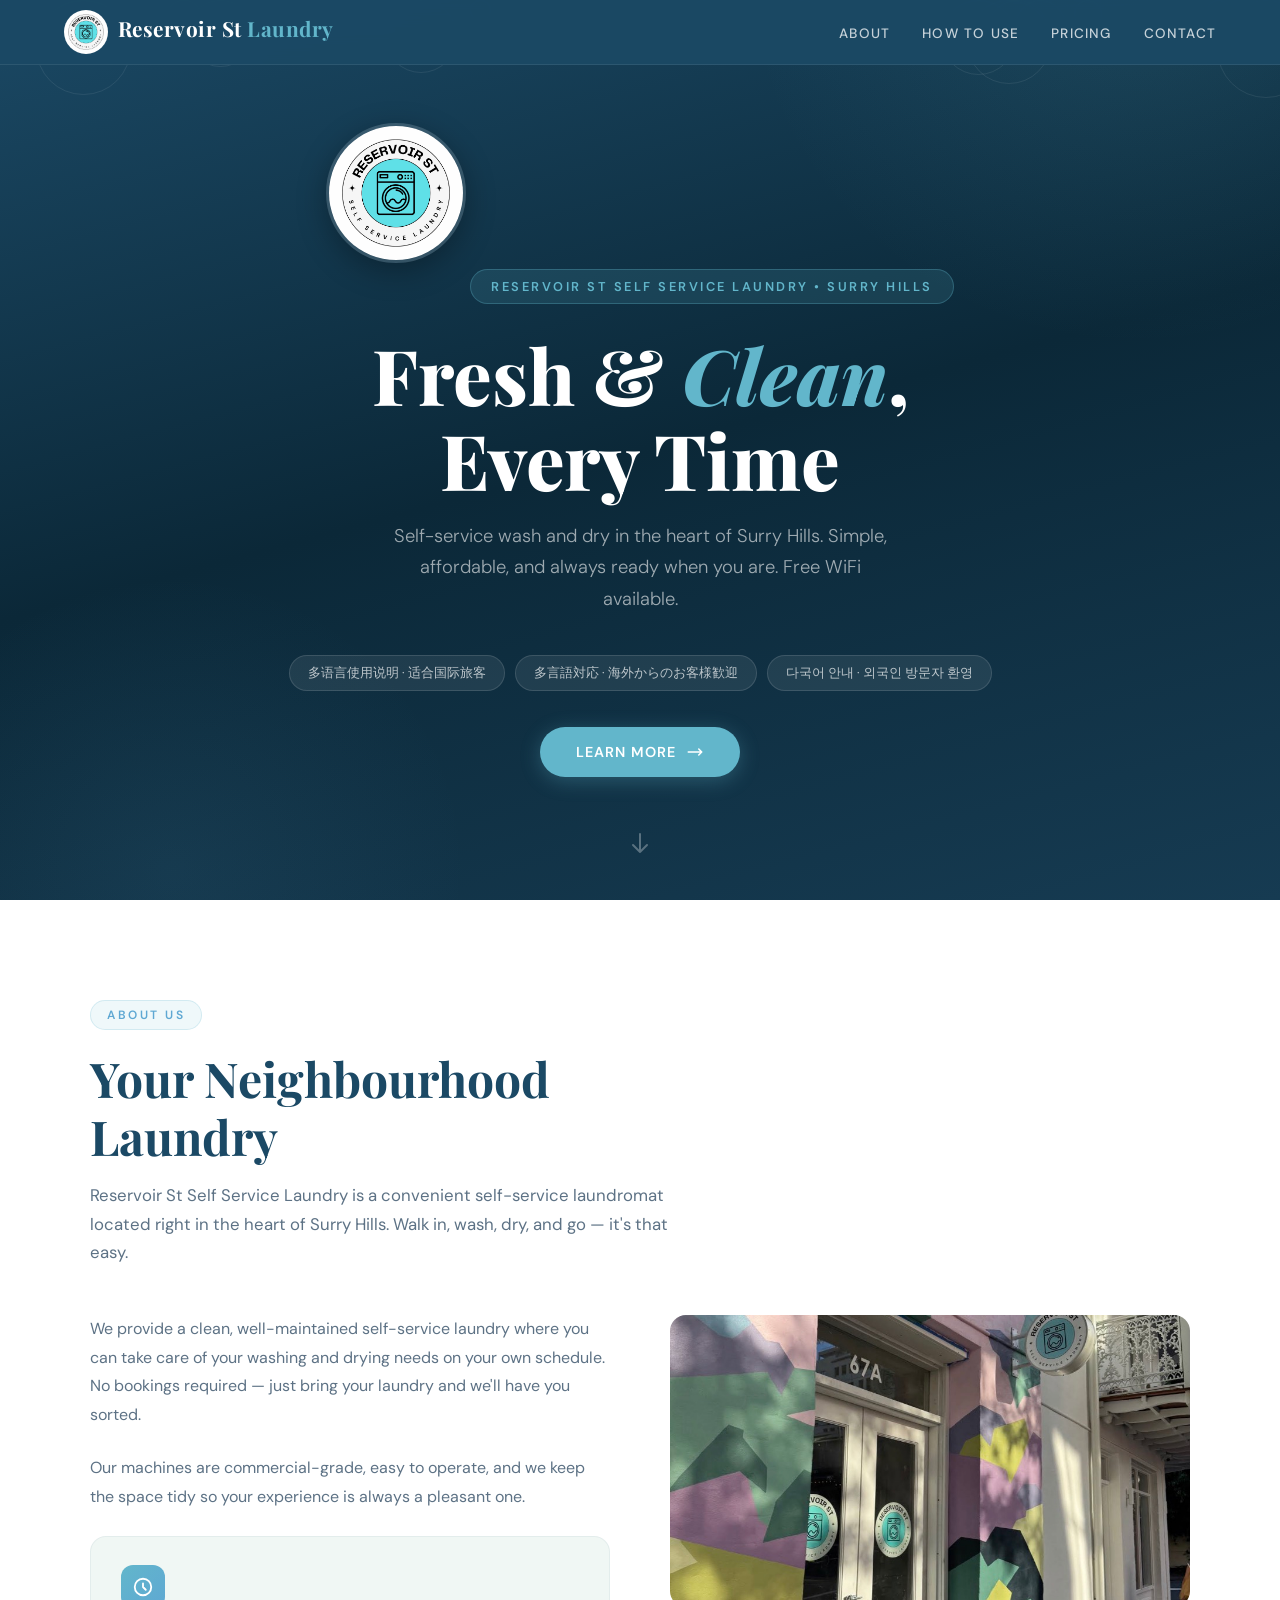
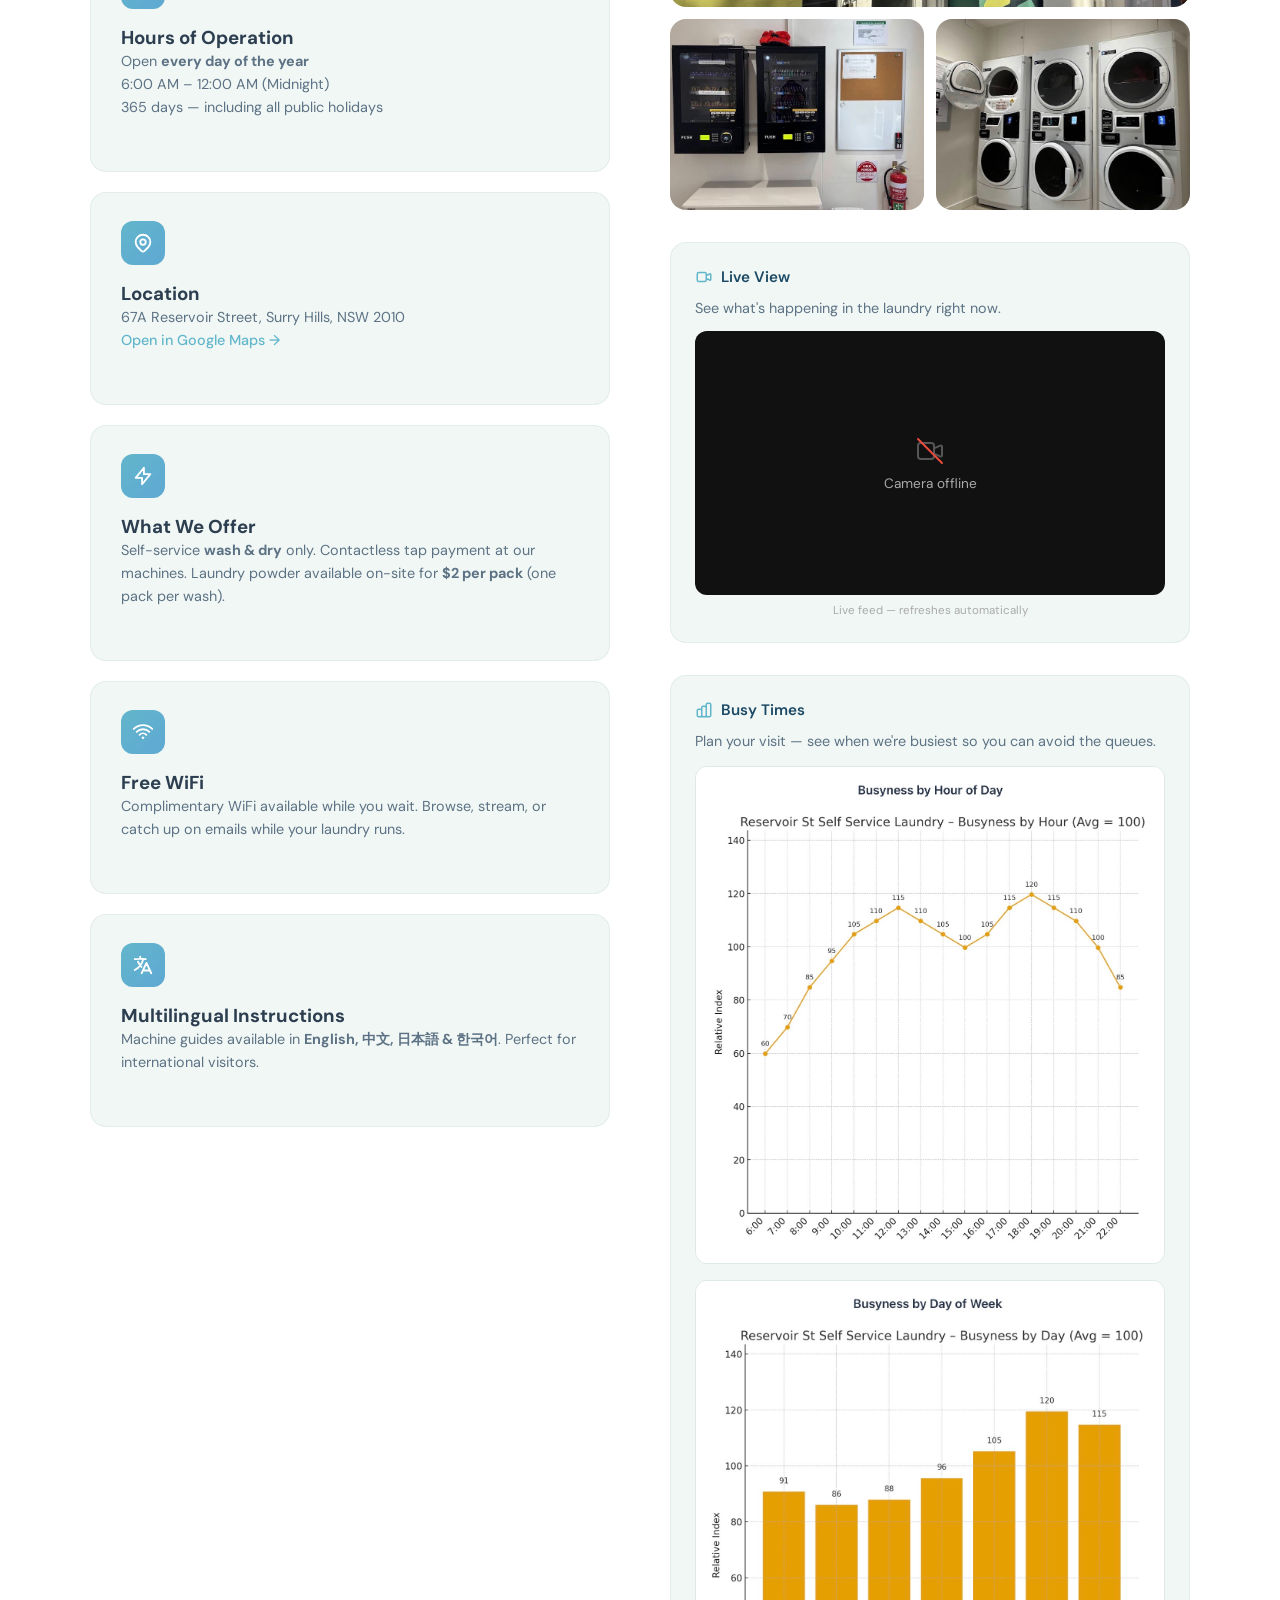
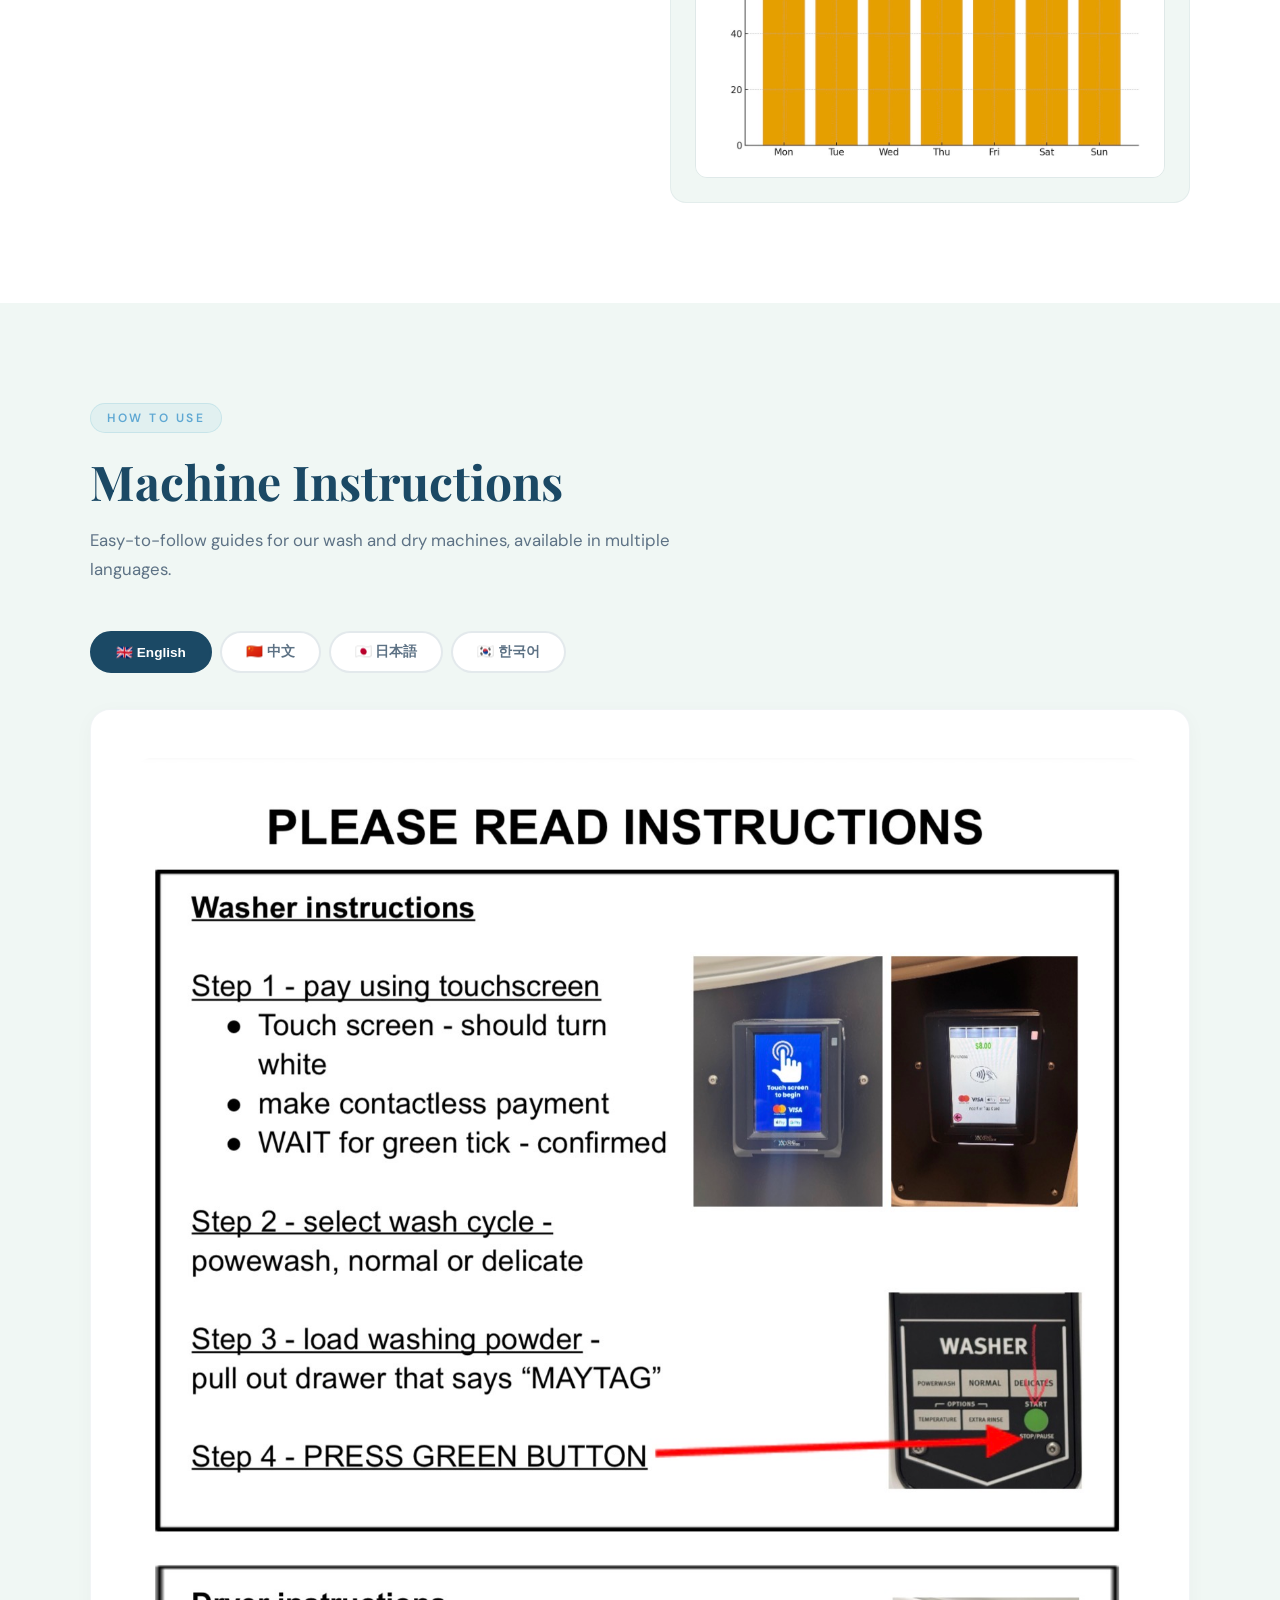
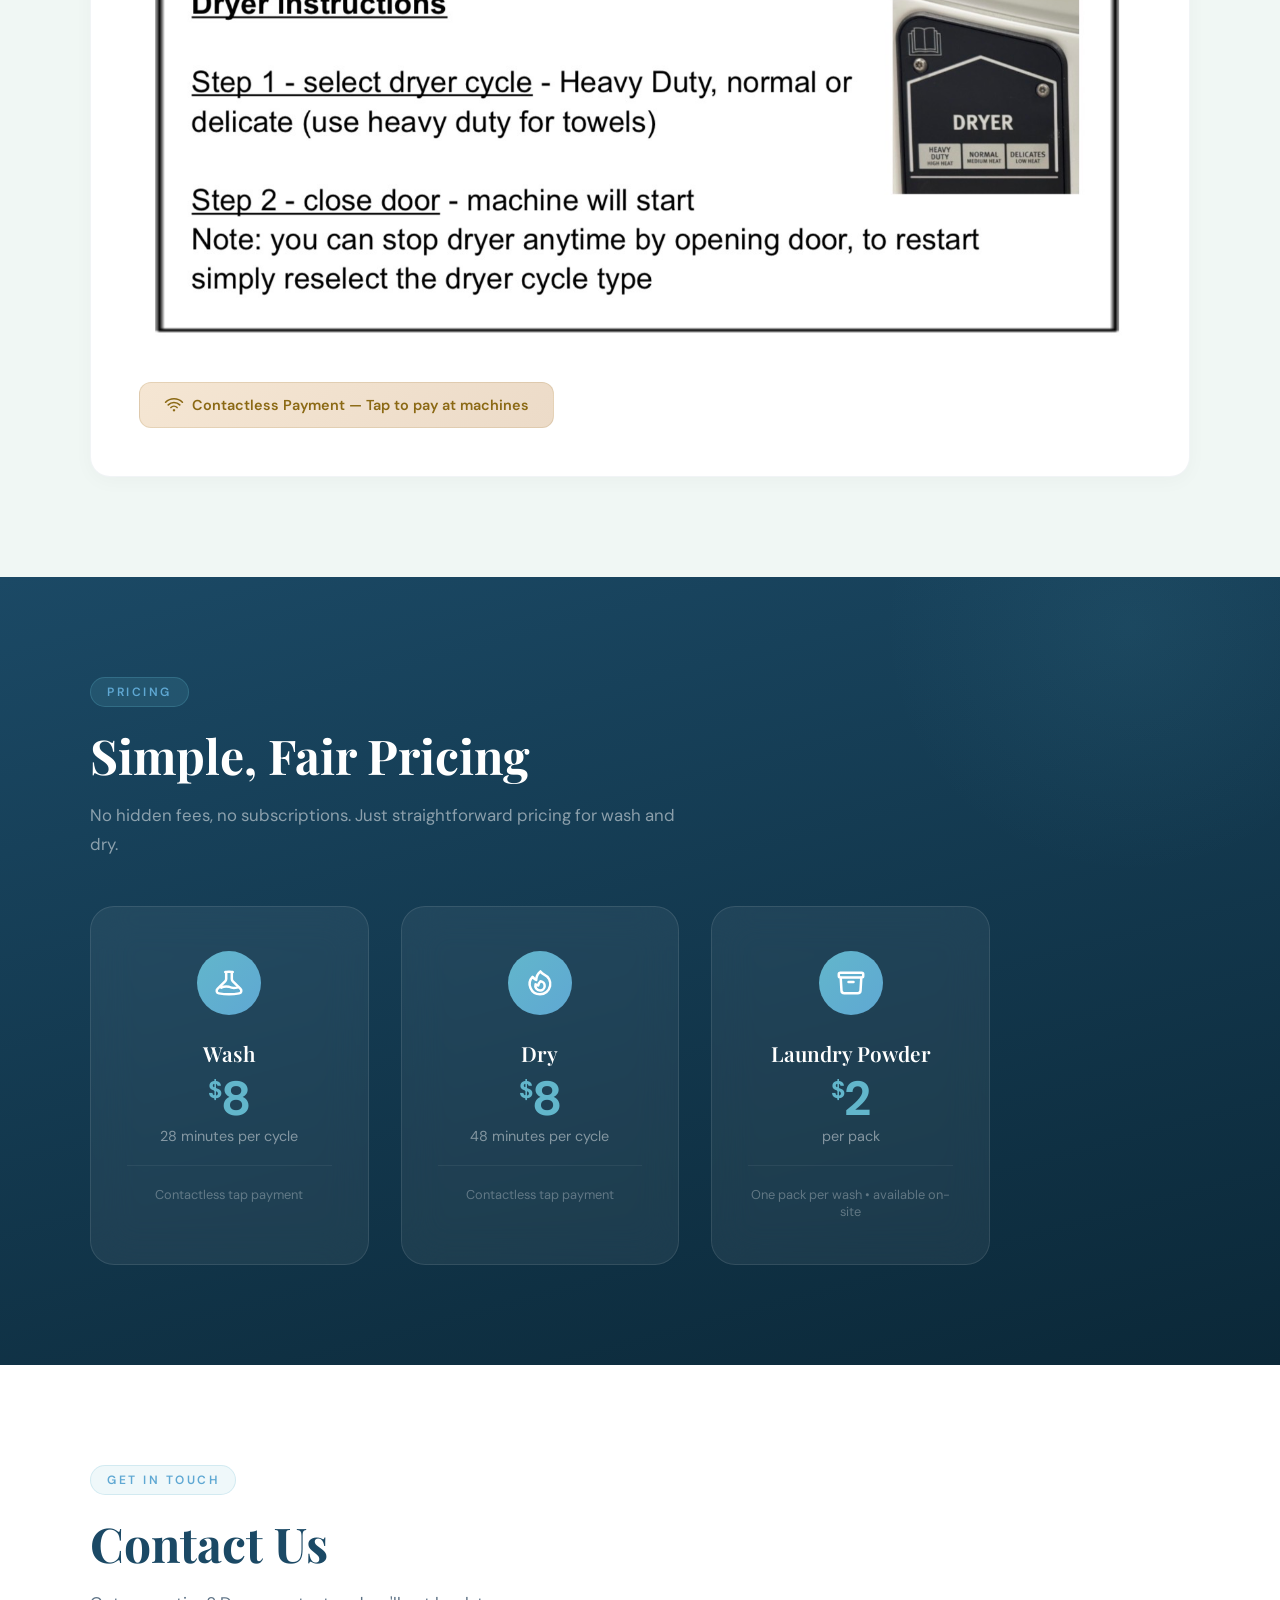
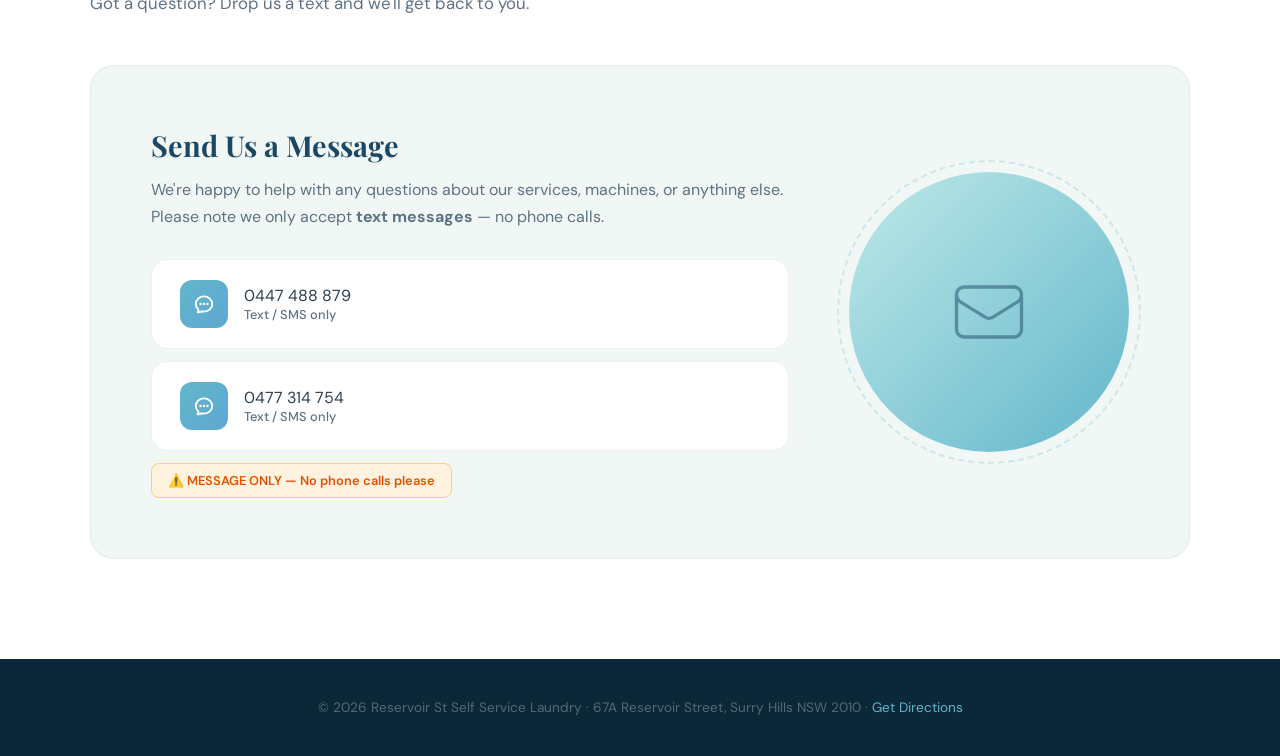
==== index.html @ f200472d "Initial import: laundry site split out from rssl repo Clean copy of the RSSL laundry business site c" ====
<!DOCTYPE html>

<html lang="en">
<head>
    <meta charset="UTF-8">
    <meta name="viewport" content="width=device-width, initial-scale=1.0, viewport-fit=cover">
    <title>Reservoir St Self Service Laundry | Surry Hills, Sydney</title>
    <meta name="description" content="Self-service wash and dry laundromat in Surry Hills, Sydney. Open daily 6am–midnight. $8 wash · $8 dry · contactless payment. 67A Reservoir Street.">
    <meta property="og:type" content="business.business">
    <meta property="og:title" content="Reservoir St Self Service Laundry — Surry Hills">
    <meta property="og:description" content="Open daily 6am–midnight. $8 wash, $8 dry, contactless payment. 67A Reservoir Street, Surry Hills NSW.">
    <meta property="og:url" content="https://www.reservoirlaundry.com.au/">
    <link rel="canonical" href="https://www.reservoirlaundry.com.au/">
    <link rel="preconnect" href="https://fonts.googleapis.com">
    <link rel="preconnect" href="https://fonts.gstatic.com" crossorigin>
    <link rel="stylesheet" href="https://fonts.googleapis.com/css2?family=DM+Sans:ital,opsz,wght@0,9..40,300;0,9..40,400;0,9..40,500;0,9..40,600;0,9..40,700;1,9..40,400&family=Playfair+Display:wght@400;500;600;700;800&display=swap" media="print" onload="this.media='all'">
    <noscript><link rel="stylesheet" href="https://fonts.googleapis.com/css2?family=DM+Sans:ital,opsz,wght@0,9..40,300;0,9..40,400;0,9..40,500;0,9..40,600;0,9..40,700;1,9..40,400&family=Playfair+Display:wght@400;500;600;700;800&display=swap"></noscript>
    <style>
        :root {
            --ocean: #1B4965;
            --sky: #5FA8D3;
            --foam: #BEE9E8;
            --clean: #F0F7F4;
            --crisp: #FFFFFF;
            --accent: #62B6CB;
            --dark: #0B2838;
            --text: #2C3E50;
            --text-light: #5D7285;
        }

    * {
        margin: 0;
        padding: 0;
        box-sizing: border-box;
    }

    html {
        scroll-behavior: smooth;
    }

    body {
        font-family: 'DM Sans', sans-serif;
        color: var(--text);
        background: var(--clean);
        overflow-x: hidden;
    }

    /* ─── NAVIGATION ─── */
    nav {
        position: fixed;
        top: 0;
        width: 100%;
        z-index: 1000;
        background: rgba(27, 73, 101, 0.95);
        backdrop-filter: blur(12px);
        -webkit-backdrop-filter: blur(12px);
        border-bottom: 1px solid rgba(255,255,255,0.08);
        transition: all 0.4s ease;
    }

    nav.scrolled {
        background: rgba(11, 40, 56, 0.98);
        box-shadow: 0 4px 30px rgba(0,0,0,0.15);
    }

    .nav-inner {
        max-width: 1200px;
        margin: 0 auto;
        padding: 0 24px;
        display: flex;
        justify-content: space-between;
        align-items: center;
        height: 64px;
    }

    .nav-logo {
        font-family: 'Playfair Display', serif;
        font-size: 1.3rem;
        font-weight: 700;
        color: var(--crisp);
        letter-spacing: 0.5px;
    }

    .nav-logo span {
        color: var(--accent);
    }

    .nav-links {
        display: flex;
        gap: 32px;
        list-style: none;
    }

    .nav-links a {
        color: rgba(255,255,255,0.75);
        text-decoration: none;
        font-size: 0.85rem;
        font-weight: 500;
        letter-spacing: 1.2px;
        text-transform: uppercase;
        transition: color 0.3s;
        position: relative;
    }

    .nav-links a::after {
        content: '';
        position: absolute;
        bottom: -4px;
        left: 0;
        width: 0;
        height: 2px;
        background: var(--accent);
        transition: width 0.3s;
    }

    .nav-links a:hover {
        color: var(--crisp);
    }

    .nav-links a:hover::after {
        width: 100%;
    }

    .hamburger {
        display: none;
        flex-direction: column;
        gap: 5px;
        cursor: pointer;
        padding: 8px;
    }

    .hamburger span {
        width: 24px;
        height: 2px;
        background: var(--crisp);
        transition: all 0.3s;
    }

    /* ─── HERO ─── */
    .hero {
        min-height: 100vh;
        display: flex;
        align-items: center;
        justify-content: center;
        position: relative;
        background: linear-gradient(165deg, var(--ocean) 0%, var(--dark) 50%, #163B52 100%);
        overflow: hidden;
    }

    .hero::before {
        content: '';
        position: absolute;
        top: -50%;
        right: -20%;
        width: 800px;
        height: 800px;
        border-radius: 50%;
        background: radial-gradient(circle, rgba(98, 182, 203, 0.12) 0%, transparent 70%);
        animation: float 8s ease-in-out infinite;
    }

    .hero::after {
        content: '';
        position: absolute;
        bottom: -30%;
        left: -10%;
        width: 600px;
        height: 600px;
        border-radius: 50%;
        background: radial-gradient(circle, rgba(95, 168, 211, 0.08) 0%, transparent 70%);
        animation: float 10s ease-in-out infinite reverse;
    }

    @keyframes float {
        0%, 100% { transform: translateY(0) scale(1); }
        50% { transform: translateY(-40px) scale(1.05); }
    }

    /* Bubbles decoration */
    .bubbles {
        position: absolute;
        width: 100%;
        height: 100%;
        overflow: hidden;
        pointer-events: none;
    }

    .bubble {
        position: absolute;
        border: 1px solid rgba(255,255,255,0.08);
        border-radius: 50%;
        animation: rise linear infinite;
    }

    @keyframes rise {
        0% { transform: translateY(100vh) scale(0); opacity: 0; }
        10% { opacity: 1; }
        90% { opacity: 1; }
        100% { transform: translateY(-10vh) scale(1); opacity: 0; }
    }

    .hero-content {
        text-align: center;
        position: relative;
        z-index: 2;
        padding: 0 24px;
        animation: fadeUp 1s ease-out;
    }

    @keyframes fadeUp {
        from { opacity: 0; transform: translateY(30px); }
        to { opacity: 1; transform: translateY(0); }
    }

    .hero-tag {
        display: inline-block;
        padding: 8px 20px;
        background: rgba(98, 182, 203, 0.15);
        border: 1px solid rgba(98, 182, 203, 0.3);
        border-radius: 100px;
        color: var(--accent);
        font-size: 0.8rem;
        font-weight: 600;
        letter-spacing: 2.5px;
        text-transform: uppercase;
        margin-bottom: 28px;
    }

    .hero h1 {
        font-family: 'Playfair Display', serif;
        font-size: clamp(2.8rem, 6vw, 5rem);
        font-weight: 800;
        color: var(--crisp);
        line-height: 1.1;
        margin-bottom: 20px;
    }

    .hero h1 em {
        font-style: italic;
        color: var(--accent);
    }

    .hero p {
        font-size: 1.15rem;
        color: rgba(255,255,255,0.6);
        max-width: 500px;
        margin: 0 auto 40px;
        line-height: 1.7;
        font-weight: 300;
    }

    .hero-cta {
        display: inline-flex;
        align-items: center;
        gap: 10px;
        padding: 16px 36px;
        background: var(--accent);
        color: var(--crisp);
        border: none;
        border-radius: 100px;
        font-size: 0.9rem;
        font-weight: 600;
        letter-spacing: 1px;
        text-transform: uppercase;
        text-decoration: none;
        cursor: pointer;
        transition: all 0.3s;
        box-shadow: 0 4px 20px rgba(98, 182, 203, 0.3);
    }

    .hero-cta:hover {
        background: #52a6bb;
        transform: translateY(-2px);
        box-shadow: 0 8px 30px rgba(98, 182, 203, 0.4);
    }

    .hero-cta svg {
        width: 18px;
        height: 18px;
        transition: transform 0.3s;
    }

    .hero-cta:hover svg {
        transform: translateX(4px);
    }

    .scroll-indicator {
        position: absolute;
        bottom: 40px;
        left: 50%;
        transform: translateX(-50%);
        z-index: 2;
        animation: bounce 2s ease-in-out infinite;
    }

    @keyframes bounce {
        0%, 100% { transform: translateX(-50%) translateY(0); }
        50% { transform: translateX(-50%) translateY(10px); }
    }

    .scroll-indicator svg {
        width: 24px;
        height: 24px;
        color: rgba(255,255,255,0.3);
    }

    /* ─── SECTIONS COMMON ─── */
    section {
        padding: 100px 24px;
    }

    .section-inner {
        max-width: 1100px;
        margin: 0 auto;
    }

    .section-label {
        display: inline-block;
        padding: 6px 16px;
        background: rgba(98, 182, 203, 0.1);
        border: 1px solid rgba(98, 182, 203, 0.2);
        border-radius: 100px;
        color: var(--sky);
        font-size: 0.75rem;
        font-weight: 600;
        letter-spacing: 2.5px;
        text-transform: uppercase;
        margin-bottom: 20px;
    }

    .section-title {
        font-family: 'Playfair Display', serif;
        font-size: clamp(2rem, 4vw, 3rem);
        font-weight: 700;
        color: var(--ocean);
        line-height: 1.2;
        margin-bottom: 16px;
    }

    .section-subtitle {
        font-size: 1.05rem;
        color: var(--text-light);
        max-width: 600px;
        line-height: 1.7;
        margin-bottom: 48px;
    }

    /* ─── ABOUT US ─── */
    #about {
        background: var(--crisp);
    }

    .about-grid {
        display: grid;
        grid-template-columns: 1fr 1fr;
        gap: 60px;
        align-items: start;
        margin-top: 48px;
    }

    .about-text p {
        font-size: 1rem;
        line-height: 1.8;
        color: var(--text-light);
        margin-bottom: 24px;
    }

    .info-cards {
        display: flex;
        flex-direction: column;
        gap: 20px;
    }

    .info-card {
        padding: 28px 30px;
        background: var(--clean);
        border-radius: 16px;
        border: 1px solid rgba(27, 73, 101, 0.06);
        transition: all 0.3s;
    }

    .info-card:hover {
        transform: translateY(-3px);
        box-shadow: 0 10px 30px rgba(27, 73, 101, 0.08);
    }

    .info-card-icon {
        width: 44px;
        height: 44px;
        border-radius: 12px;
        background: linear-gradient(135deg, var(--accent), var(--sky));
        display: flex;
        align-items: center;
        justify-content: center;
        margin-bottom: 16px;
    }

    .info-card-icon svg {
        width: 22px;
        height: 22px;
        color: white;
    }

    .info-card h4 {
        font-weight: 600;
        font-size: 0.95rem;
        color: var(--ocean);
        margin-bottom: 8px;
    }

    .info-card p {
        font-size: 0.9rem;
        color: var(--text-light);
        line-height: 1.6;
    }

    .info-card a {
        color: var(--accent);
        text-decoration: none;
        font-weight: 500;
        transition: color 0.3s;
    }

    .info-card a:hover {
        color: var(--ocean);
    }

    /* Photo placeholders */
    .photo-grid {
        display: grid;
        grid-template-columns: 1fr 1fr;
        gap: 16px;
    }

    .photo-placeholder {
        aspect-ratio: 4/3;
        background: linear-gradient(135deg, var(--foam), var(--warm));
        border-radius: 16px;
        display: flex;
        flex-direction: column;
        align-items: center;
        justify-content: center;
        gap: 8px;
        color: var(--ocean);
        font-size: 0.8rem;
        font-weight: 500;
        opacity: 0.7;
        border: 2px dashed rgba(27,73,101,0.15);
    }

    .photo-placeholder:first-child {
        grid-column: 1 / -1;
        aspect-ratio: 16/9;
    }

    .photo-placeholder svg {
        width: 32px;
        height: 32px;
        opacity: 0.5;
    }

    /* Busy times placeholder */
    .busy-times-box {
        margin-top: 32px;
        padding: 24px;
        background: var(--clean);
        border-radius: 16px;
        border: 1px solid rgba(27, 73, 101, 0.06);
    }

    .busy-times-box h4 {
        font-weight: 600;
        font-size: 0.95rem;
        color: var(--ocean);
        margin-bottom: 12px;
        display: flex;
        align-items: center;
        gap: 8px;
    }

    .busy-times-placeholder {
        width: 100%;
        min-height: 160px;
        background: linear-gradient(135deg, var(--foam), #e0eee6);
        border-radius: 12px;
        display: flex;
        flex-direction: column;
        align-items: center;
        justify-content: center;
        gap: 8px;
        color: var(--ocean);
        font-size: 0.8rem;
        font-weight: 500;
        opacity: 0.7;
        border: 2px dashed rgba(27,73,101,0.15);
    }

    /* ─── INSTRUCTIONS ─── */
    #instructions {
        background: var(--clean);
    }

    .lang-tabs {
        display: flex;
        gap: 8px;
        margin-bottom: 36px;
        flex-wrap: wrap;
    }

    .lang-tab {
        padding: 10px 24px;
        border: 2px solid rgba(27, 73, 101, 0.12);
        background: var(--crisp);
        border-radius: 100px;
        font-size: 0.85rem;
        font-weight: 600;
        color: var(--text-light);
        cursor: pointer;
        transition: all 0.3s;
    }

    .lang-tab:hover, .lang-tab.active {
        background: var(--ocean);
        border-color: var(--ocean);
        color: var(--crisp);
    }

    .instruction-content {
        background: var(--crisp);
        border-radius: 20px;
        padding: 48px;
        border: 1px solid rgba(27, 73, 101, 0.06);
        box-shadow: 0 4px 20px rgba(0,0,0,0.03);
    }

    .instruction-placeholder {
        min-height: 300px;
        background: linear-gradient(135deg, var(--foam), var(--warm));
        border-radius: 16px;
        display: flex;
        flex-direction: column;
        align-items: center;
        justify-content: center;
        gap: 12px;
        color: var(--ocean);
        font-size: 0.9rem;
        font-weight: 500;
        opacity: 0.7;
        border: 2px dashed rgba(27,73,101,0.15);
    }

    .instruction-placeholder svg {
        width: 48px;
        height: 48px;
        opacity: 0.4;
    }

    .cash-badge {
        display: inline-flex;
        align-items: center;
        gap: 8px;
        padding: 12px 24px;
        background: linear-gradient(135deg, #f5e6d3, #ecdbc8);
        border-radius: 12px;
        color: #8B6914;
        font-weight: 600;
        font-size: 0.9rem;
        margin-top: 24px;
        border: 1px solid rgba(139, 105, 20, 0.15);
    }

    .cash-badge svg {
        width: 20px;
        height: 20px;
    }

    /* ─── PRICING ─── */
    #pricing {
        background: linear-gradient(165deg, var(--ocean) 0%, var(--dark) 100%);
        position: relative;
        overflow: hidden;
    }

    #pricing::before {
        content: '';
        position: absolute;
        top: -200px;
        right: -100px;
        width: 500px;
        height: 500px;
        border-radius: 50%;
        background: radial-gradient(circle, rgba(98, 182, 203, 0.08) 0%, transparent 70%);
    }

    #pricing .section-label {
        background: rgba(98, 182, 203, 0.15);
        border-color: rgba(98, 182, 203, 0.25);
    }

    #pricing .section-title {
        color: var(--crisp);
    }

    #pricing .section-subtitle {
        color: rgba(255,255,255,0.5);
    }

    .pricing-grid {
        display: grid;
        grid-template-columns: 1fr 1fr;
        gap: 32px;
        max-width: 700px;
        position: relative;
        z-index: 1;
    }

    .price-card {
        background: rgba(255,255,255,0.06);
        backdrop-filter: blur(20px);
        border: 1px solid rgba(255,255,255,0.1);
        border-radius: 24px;
        padding: 44px 36px;
        text-align: center;
        transition: all 0.4s;
    }

    .price-card:hover {
        background: rgba(255,255,255,0.1);
        transform: translateY(-5px);
        box-shadow: 0 20px 40px rgba(0,0,0,0.2);
    }

    .price-icon {
        width: 64px;
        height: 64px;
        border-radius: 50%;
        background: linear-gradient(135deg, var(--accent), var(--sky));
        display: flex;
        align-items: center;
        justify-content: center;
        margin: 0 auto 24px;
    }

    .price-icon svg {
        width: 30px;
        height: 30px;
        color: white;
    }

    .price-card h3 {
        font-family: 'Playfair Display', serif;
        font-size: 1.3rem;
        font-weight: 600;
        color: var(--crisp);
        margin-bottom: 8px;
    }

    .price-amount {
        font-size: 3rem;
        font-weight: 700;
        color: var(--accent);
        line-height: 1;
        margin-bottom: 4px;
    }

    .price-amount sup {
        font-size: 1.5rem;
        vertical-align: super;
    }

    .price-duration {
        font-size: 0.9rem;
        color: rgba(255,255,255,0.45);
        margin-bottom: 20px;
    }

    .price-note {
        font-size: 0.8rem;
        color: rgba(255,255,255,0.3);
        padding-top: 20px;
        border-top: 1px solid rgba(255,255,255,0.06);
    }

    /* ─── CONTACT ─── */
    #contact {
        background: var(--crisp);
    }

    .contact-box {
        background: var(--clean);
        border-radius: 24px;
        padding: 60px;
        display: flex;
        align-items: center;
        gap: 60px;
        border: 1px solid rgba(27, 73, 101, 0.06);
    }

    .contact-info {
        flex: 1;
    }

    .contact-info h3 {
        font-family: 'Playfair Display', serif;
        font-size: 1.8rem;
        font-weight: 700;
        color: var(--ocean);
        margin-bottom: 12px;
    }

    .contact-info p {
        font-size: 1rem;
        color: var(--text-light);
        line-height: 1.7;
        margin-bottom: 28px;
    }

    .contact-phone {
        display: flex;
        align-items: center;
        gap: 16px;
        padding: 20px 28px;
        background: var(--crisp);
        border-radius: 16px;
        border: 1px solid rgba(27, 73, 101, 0.08);
        margin-bottom: 12px;
    }

    .contact-phone-icon {
        width: 48px;
        height: 48px;
        border-radius: 12px;
        background: linear-gradient(135deg, var(--accent), var(--sky));
        display: flex;
        align-items: center;
        justify-content: center;
        flex-shrink: 0;
    }

    .contact-phone-icon svg {
        width: 22px;
        height: 22px;
        color: white;
    }

    .contact-phone-text {
        display: flex;
        flex-direction: column;
    }

    .contact-phone-text span {
        font-size: 1.2rem;
        font-weight: 700;
        color: var(--ocean);
        letter-spacing: 1px;
    }

    .contact-phone-text small {
        font-size: 0.8rem;
        color: var(--text-light);
        font-weight: 500;
    }

    .message-only-badge {
        display: inline-flex;
        align-items: center;
        gap: 6px;
        padding: 8px 16px;
        background: #FFF3E0;
        border: 1px solid #FFCC80;
        border-radius: 8px;
        color: #E65100;
        font-size: 0.8rem;
        font-weight: 600;
    }

    .contact-visual {
        flex: 0 0 280px;
        height: 280px;
        background: linear-gradient(135deg, var(--foam), var(--accent));
        border-radius: 50%;
        display: flex;
        align-items: center;
        justify-content: center;
        position: relative;
    }

    .contact-visual::before {
        content: '';
        position: absolute;
        inset: -12px;
        border-radius: 50%;
        border: 2px dashed rgba(98, 182, 203, 0.25);
        animation: spin 20s linear infinite;
    }

    @keyframes spin {
        to { transform: rotate(360deg); }
    }

    .contact-visual svg {
        width: 80px;
        height: 80px;
        color: var(--ocean);
        opacity: 0.5;
    }

    /* ─── FOOTER ─── */
    footer {
        background: var(--dark);
        padding: 40px 24px;
        text-align: center;
    }

    footer p {
        color: rgba(255,255,255,0.3);
        font-size: 0.85rem;
    }

    footer a {
        color: var(--accent);
        text-decoration: none;
    }

    /* ─── MOBILE ─── */
    @media (max-width: 768px) {
        .hamburger {
            display: flex;
        }

        .nav-links {
            display: none;
            position: absolute;
            top: 64px;
            left: 0;
            right: 0;
            background: rgba(11, 40, 56, 0.98);
            flex-direction: column;
            padding: 20px 24px;
            gap: 16px;
        }

        .nav-links.open {
            display: flex;
        }

        .about-grid {
            grid-template-columns: 1fr;
            gap: 40px;
        }

        .pricing-grid {
            grid-template-columns: 1fr !important;
        }

        .contact-box {
            flex-direction: column;
            padding: 40px 28px;
            text-align: center;
        }

        .contact-visual {
            flex: none;
            width: 200px;
            height: 200px;
            order: -1;
        }

        .instruction-content {
            padding: 28px;
        }

        .photo-grid {
            grid-template-columns: 1fr;
        }

        .photo-placeholder:first-child {
            grid-column: 1;
        }
    }

    /* ─── TRANSLATED INSTRUCTIONS ─── */
    .translated-instructions h3 {
        font-family: 'Playfair Display', serif;
        font-size: 1.5rem;
        font-weight: 700;
        color: var(--ocean);
        margin-bottom: 32px;
        text-align: center;
    }

    .instr-block {
        margin-bottom: 36px;
        padding-bottom: 36px;
        border-bottom: 1px solid rgba(27, 73, 101, 0.08);
    }

    .instr-block:last-child {
        border-bottom: none;
        margin-bottom: 0;
        padding-bottom: 0;
    }

    .instr-block h4 {
        font-family: 'Playfair Display', serif;
        font-size: 1.2rem;
        font-weight: 600;
        color: var(--ocean);
        margin-bottom: 20px;
        padding-bottom: 12px;
        border-bottom: 2px solid var(--accent);
        display: inline-block;
    }

    .instr-step {
        display: flex;
        gap: 16px;
        align-items: flex-start;
        margin-bottom: 16px;
        padding: 16px 20px;
        background: var(--clean);
        border-radius: 12px;
        line-height: 1.7;
        font-size: 0.95rem;
        color: var(--text);
    }

    .instr-step.highlight {
        background: linear-gradient(135deg, #e8f5e9, #c8e6c9);
        border: 1px solid rgba(76, 175, 80, 0.2);
    }

    .instr-step.highlight strong {
        color: #2E7D32;
    }

    .step-num {
        flex-shrink: 0;
        width: 32px;
        height: 32px;
        border-radius: 50%;
        background: var(--ocean);
        color: white;
        display: flex;
        align-items: center;
        justify-content: center;
        font-weight: 700;
        font-size: 0.85rem;
        margin-top: 2px;
    }

    .instr-step ul {
        list-style: none;
        padding: 0;
        margin-top: 6px;
    }

    .instr-step ul li {
        padding-left: 16px;
        position: relative;
        margin-bottom: 4px;
    }

    .instr-step ul li::before {
        content: '•';
        position: absolute;
        left: 0;
        color: var(--accent);
        font-weight: bold;
    }

    .instr-step em {
        color: var(--text-light);
        font-size: 0.88rem;
    }

    /* ─── SCROLL ANIMATIONS ─── */
    .reveal {
        opacity: 0;
        transform: translateY(30px);
        transition: all 0.8s cubic-bezier(0.16, 1, 0.3, 1);
    }

    .reveal.visible {
        opacity: 1;
        transform: translateY(0);
    }

    @media (prefers-reduced-motion: reduce) {
        *, *::before, *::after {
            animation-duration: 0.01ms !important;
            animation-iteration-count: 1 !important;
            transition-duration: 0.01ms !important;
        }
    }
</style>

</head>
<body>

<!-- Navigation -->
<nav id="navbar" aria-label="Main navigation">
    <div class="nav-inner">
        <div class="nav-logo"><img src="IMG_7178.jpeg" alt="Reservoir St Self Service Laundry Logo" style="height:44px; width:auto; margin-right:10px; vertical-align:middle; border-radius:50%;">Reservoir St <span>Laundry</span></div>
        <ul class="nav-links" id="navLinks">
            <li><a href="#about">About</a></li>
            <li><a href="#instructions">How To Use</a></li>
            <li><a href="#pricing">Pricing</a></li>
            <li><a href="#contact">Contact</a></li>
        </ul>
        <div class="hamburger" id="hamburger" onclick="toggleNav()">
            <span></span><span></span><span></span>
        </div>
    </div>
</nav>

<!-- Hero -->
<section class="hero">
    <div class="bubbles" id="bubbles"></div>
    <div class="hero-content">
        <img src="IMG_7178.jpeg" alt="Reservoir St Self Service Laundry" style="width:140px; height:140px; border-radius:50%; margin-bottom:28px; box-shadow: 0 8px 30px rgba(0,0,0,0.3); border: 3px solid rgba(255,255,255,0.15);">
        <div class="hero-tag">Reservoir St Self Service Laundry • Surry Hills</div>
        <h1>Fresh &amp; <em>Clean</em>,<br>Every Time</h1>
        <p>Self-service wash and dry in the heart of Surry Hills. Simple, affordable, and always ready when you are. Free WiFi available.</p>
        <div style="display:flex; flex-wrap:wrap; justify-content:center; gap:10px; margin-bottom:36px;">
            <span style="padding:8px 18px; background:rgba(255,255,255,0.08); border:1px solid rgba(255,255,255,0.12); border-radius:100px; font-size:0.8rem; color:rgba(255,255,255,0.7);">多语言使用说明 · 适合国际旅客</span>
            <span style="padding:8px 18px; background:rgba(255,255,255,0.08); border:1px solid rgba(255,255,255,0.12); border-radius:100px; font-size:0.8rem; color:rgba(255,255,255,0.7);">多言語対応 · 海外からのお客様歓迎</span>
            <span style="padding:8px 18px; background:rgba(255,255,255,0.08); border:1px solid rgba(255,255,255,0.12); border-radius:100px; font-size:0.8rem; color:rgba(255,255,255,0.7);">다국어 안내 · 외국인 방문자 환영</span>
        </div>
        <a href="#about" class="hero-cta">
            Learn More
            <svg xmlns="http://www.w3.org/2000/svg" fill="none" viewBox="0 0 24 24" stroke="currentColor" stroke-width="2"><path stroke-linecap="round" stroke-linejoin="round" d="M17 8l4 4m0 0l-4 4m4-4H3"/></svg>
        </a>
    </div>
    <div class="scroll-indicator">
        <svg xmlns="http://www.w3.org/2000/svg" fill="none" viewBox="0 0 24 24" stroke="currentColor" stroke-width="2"><path stroke-linecap="round" stroke-linejoin="round" d="M19 14l-7 7m0 0l-7-7m7 7V3"/></svg>
    </div>
</section>

<!-- About Us -->
<section id="about">
    <div class="section-inner">
        <div class="section-label reveal">About Us</div>
        <h2 class="section-title reveal">Your Neighbourhood<br>Laundry</h2>
        <p class="section-subtitle reveal">Reservoir St Self Service Laundry is a convenient self-service laundromat located right in the heart of Surry Hills. Walk in, wash, dry, and go — it's that easy.</p>

        <div class="about-grid">
            <div class="about-text">
                <p class="reveal">We provide a clean, well-maintained self-service laundry where you can take care of your washing and drying needs on your own schedule. No bookings required — just bring your laundry and we'll have you sorted.</p>
                <p class="reveal">Our machines are commercial-grade, easy to operate, and we keep the space tidy so your experience is always a pleasant one.</p>

                <div class="info-cards">
                    <div class="info-card reveal">
                        <div class="info-card-icon">
                            <svg xmlns="http://www.w3.org/2000/svg" fill="none" viewBox="0 0 24 24" stroke="currentColor" stroke-width="2"><path stroke-linecap="round" stroke-linejoin="round" d="M12 8v4l3 3m6-3a9 9 0 11-18 0 9 9 0 0118 0z"/></svg>
                        </div>
                        <h3>Hours of Operation</h3>
                        <p>Open <strong>every day of the year</strong><br>6:00 AM – 12:00 AM (Midnight)<br>365 days — including all public holidays</p>
                    </div>

                    <div class="info-card reveal">
                        <div class="info-card-icon">
                            <svg xmlns="http://www.w3.org/2000/svg" fill="none" viewBox="0 0 24 24" stroke="currentColor" stroke-width="2"><path stroke-linecap="round" stroke-linejoin="round" d="M17.657 16.657L13.414 20.9a1.998 1.998 0 01-2.827 0l-4.244-4.243a8 8 0 1111.314 0z"/><path stroke-linecap="round" stroke-linejoin="round" d="M15 11a3 3 0 11-6 0 3 3 0 016 0z"/></svg>
                        </div>
                        <h3>Location</h3>
                        <p>67A Reservoir Street, Surry Hills, NSW 2010<br><a href="https://maps.app.goo.gl/hxygq5tBSLVebkU29?g_st=com.google.maps.preview.copy" target="_blank" rel="noopener">Open in Google Maps →</a></p>
                    </div>

                    <div class="info-card reveal">
                        <div class="info-card-icon">
                            <svg xmlns="http://www.w3.org/2000/svg" fill="none" viewBox="0 0 24 24" stroke="currentColor" stroke-width="2"><path stroke-linecap="round" stroke-linejoin="round" d="M13 10V3L4 14h7v7l9-11h-7z"/></svg>
                        </div>
                        <h3>What We Offer</h3>
                        <p>Self-service <strong>wash &amp; dry</strong> only. Contactless tap payment at our machines. Laundry powder available on-site for <strong>$2 per pack</strong> (one pack per wash).</p>
                    </div>

                    <div class="info-card reveal">
                        <div class="info-card-icon">
                            <svg xmlns="http://www.w3.org/2000/svg" fill="none" viewBox="0 0 24 24" stroke="currentColor" stroke-width="2"><path stroke-linecap="round" stroke-linejoin="round" d="M8.288 15.038a5.25 5.25 0 017.424 0M5.106 11.856c3.807-3.808 9.98-3.808 13.788 0M1.924 8.674c5.565-5.565 14.587-5.565 20.152 0M12.53 18.22l-.53.53-.53-.53a.75.75 0 011.06 0z"/></svg>
                        </div>
                        <h3>Free WiFi</h3>
                        <p>Complimentary WiFi available while you wait. Browse, stream, or catch up on emails while your laundry runs.</p>
                    </div>

                    <div class="info-card reveal">
                        <div class="info-card-icon">
                            <svg xmlns="http://www.w3.org/2000/svg" fill="none" viewBox="0 0 24 24" stroke="currentColor" stroke-width="2"><path stroke-linecap="round" stroke-linejoin="round" d="M10.5 21l5.25-11.25L21 21m-9-3h7.5M3 5.621a48.474 48.474 0 016-.371m0 0c1.12 0 2.233.038 3.334.114M9 5.25V3m3.334 2.364C11.176 10.658 7.69 15.08 3 17.502m9.334-12.138c.896.061 1.785.147 2.666.257m-4.589 8.495a18.023 18.023 0 01-3.827-5.802"/></svg>
                        </div>
                        <h3>Multilingual Instructions</h3>
                        <p>Machine guides available in <strong>English, 中文, 日本語 &amp; 한국어</strong>. Perfect for international visitors.</p>
                    </div>
                </div>
            </div>

            <div>
                <!-- Photo placeholders for user to replace -->
                <div class="photo-grid reveal" style="gap:12px;">
                    <img src="IMG_7187.jpeg" alt="Reservoir St Self Service Laundry - Storefront" loading="lazy" style="grid-column:1/-1; width:100%; border-radius:16px; object-fit:cover; aspect-ratio:16/9;">
                    <img src="IMG_7185.jpeg" alt="Laundry powder and snack vending machines" loading="lazy" style="width:100%; border-radius:16px; object-fit:cover; aspect-ratio:4/3;">
                    <img src="IMG_7186.jpeg" alt="Inside the laundry - machines and facilities" loading="lazy" style="width:100%; border-radius:16px; object-fit:cover; aspect-ratio:4/3;">
                </div>

                <!-- Live camera feed -->
                <div class="busy-times-box reveal" style="margin-top:32px">
                    <h4>
                        <svg xmlns="http://www.w3.org/2000/svg" width="18" height="18" fill="none" viewBox="0 0 24 24" stroke="var(--accent)" stroke-width="2"><path stroke-linecap="round" stroke-linejoin="round" d="M15 10l4.553-2.069A1 1 0 0121 8.82v6.36a1 1 0 01-1.447.894L15 14M3 8a2 2 0 012-2h8a2 2 0 012 2v8a2 2 0 01-2 2H5a2 2 0 01-2-2V8z"/></svg>
                        Live View
                        <span id="live-badge" style="display:none;margin-left:4px;background:#e74c3c;color:#fff;font-size:0.62rem;font-weight:700;letter-spacing:.8px;padding:2px 7px;border-radius:100px">● LIVE</span>
                    </h4>
                    <p style="font-size:0.9rem;color:var(--text-light);margin-bottom:14px">See what's happening in the laundry right now.</p>
                    <div style="position:relative;border-radius:12px;overflow:hidden;background:#111;aspect-ratio:16/9">
                        <video id="laundry-cam" muted autoplay playsinline style="width:100%;height:100%;object-fit:cover;display:block"></video>
                        <div id="cam-offline" style="position:absolute;inset:0;display:flex;flex-direction:column;align-items:center;justify-content:center;color:#aaa;font-size:0.85rem;gap:8px">
                            <svg xmlns="http://www.w3.org/2000/svg" width="32" height="32" fill="none" viewBox="0 0 24 24" stroke="#555" stroke-width="1.5"><path stroke-linecap="round" stroke-linejoin="round" d="M15 10l4.553-2.069A1 1 0 0121 8.82v6.36a1 1 0 01-1.447.894L15 14M3 8a2 2 0 012-2h8a2 2 0 012 2v8a2 2 0 01-2 2H5a2 2 0 01-2-2V8z"/><path stroke-linecap="round" stroke-linejoin="round" d="M3 3l18 18" stroke="#e74c3c"/></svg>
                            Camera offline
                        </div>
                    </div>
                    <p style="font-size:0.72rem;color:#aaa;margin-top:8px;text-align:center">Live feed — refreshes automatically</p>
                </div>

                <!-- Busy times placeholder -->
                <div class="busy-times-box reveal">
                    <h4>
                        <svg xmlns="http://www.w3.org/2000/svg" width="18" height="18" fill="none" viewBox="0 0 24 24" stroke="var(--accent)" stroke-width="2"><path stroke-linecap="round" stroke-linejoin="round" d="M9 19v-6a2 2 0 00-2-2H5a2 2 0 00-2 2v6a2 2 0 002 2h2a2 2 0 002-2zm0 0V9a2 2 0 012-2h2a2 2 0 012 2v10m-6 0a2 2 0 002 2h2a2 2 0 002-2m0 0V5a2 2 0 012-2h2a2 2 0 012 2v14a2 2 0 01-2 2h-2a2 2 0 01-2-2z"/></svg>
                        Busy Times
                    </h4>
                    <p style="font-size:0.9rem; color:var(--text-light); margin-bottom:16px;">Plan your visit — see when we're busiest so you can avoid the queues.</p>
                    <div style="display:flex; flex-direction:column; gap:16px;">
                        <img src="IMG_7180.jpeg" alt="Busyness by Hour of Day" loading="lazy" style="width:100%; border-radius:12px; border:1px solid rgba(27,73,101,0.08);">
                        <img src="IMG_7179.jpeg" alt="Busyness by Day of Week" loading="lazy" style="width:100%; border-radius:12px; border:1px solid rgba(27,73,101,0.08);">
                    </div>
                </div>
            </div>
        </div>
    </div>
</section>

<!-- Instructions -->
<section id="instructions">
    <div class="section-inner">
        <div class="section-label reveal">How To Use</div>
        <h2 class="section-title reveal">Machine Instructions</h2>
        <p class="section-subtitle reveal">Easy-to-follow guides for our wash and dry machines, available in multiple languages.</p>

        <div class="lang-tabs reveal">
            <button class="lang-tab active" onclick="switchLang(this, 'en')">🇬🇧 English</button>
            <button class="lang-tab" onclick="switchLang(this, 'zh')">🇨🇳 中文</button>
            <button class="lang-tab" onclick="switchLang(this, 'ja')">🇯🇵 日本語</button>
            <button class="lang-tab" onclick="switchLang(this, 'ko')">🇰🇷 한국어</button>
        </div>

        <div class="instruction-content reveal">
            <div id="lang-en" class="lang-content" style="display: block;">
                <img src="IMG_7177.jpeg" alt="Washer and Dryer Instructions in English" style="width:100%; border-radius:12px;">
            </div>
            <div id="lang-zh" class="lang-content" lang="zh" style="display: none;">
                <div class="translated-instructions">
                    <h3>请阅读使用说明</h3>

                    <div class="instr-block">
                        <h4>洗衣机使用说明</h4>
                        <div class="instr-step">
                            <div class="step-num">1</div>
                            <div>
                                <strong>使用触摸屏付款</strong>
                                <ul>
                                    <li>触摸屏幕 — 屏幕会变白</li>
                                    <li>进行非接触式付款（感应支付）</li>
                                    <li>等待绿色勾号 — 确认付款成功</li>
                                </ul>
                            </div>
                        </div>
                        <div class="instr-step">
                            <div class="step-num">2</div>
                            <div><strong>选择洗涤模式</strong> — 强力洗（Powerwash）、普通洗（Normal）或 轻柔洗（Delicate）</div>
                        </div>
                        <div class="instr-step">
                            <div class="step-num">3</div>
                            <div><strong>加入洗衣粉</strong> — 拉出标有 "MAYTAG" 的抽屉</div>
                        </div>
                        <div class="instr-step highlight">
                            <div class="step-num">4</div>
                            <div><strong>按下绿色按钮 开始洗涤</strong></div>
                        </div>
                    </div>

                    <div class="instr-block">
                        <h4>烘干机使用说明</h4>
                        <div class="instr-step">
                            <div class="step-num">1</div>
                            <div><strong>选择烘干模式</strong> — 强力烘干（Heavy Duty）、普通烘干（Normal）或 轻柔烘干（Delicate）<br><em>毛巾请使用强力烘干模式</em></div>
                        </div>
                        <div class="instr-step">
                            <div class="step-num">2</div>
                            <div><strong>关上门</strong> — 机器会自动启动<br><em>注意：您可以随时打开门来停止烘干机。如需重新启动，只需重新选择烘干模式即可。</em></div>
                        </div>
                    </div>
                </div>
            </div>
            <div id="lang-ja" class="lang-content" lang="ja" style="display: none;">
                <div class="translated-instructions">
                    <h3>ご利用案内をお読みください</h3>

                    <div class="instr-block">
                        <h4>洗濯機の使い方</h4>
                        <div class="instr-step">
                            <div class="step-num">1</div>
                            <div>
                                <strong>タッチスクリーンでお支払い</strong>
                                <ul>
                                    <li>画面をタッチ — 画面が白くなります</li>
                                    <li>非接触型決済（タッチ決済）でお支払い</li>
                                    <li>緑のチェックマークが表示されるまでお待ちください — 支払い確認完了</li>
                                </ul>
                            </div>
                        </div>
                        <div class="instr-step">
                            <div class="step-num">2</div>
                            <div><strong>洗濯コースを選択</strong> — パワーウォッシュ（Powerwash）、通常（Normal）、またはデリケート（Delicate）</div>
                        </div>
                        <div class="instr-step">
                            <div class="step-num">3</div>
                            <div><strong>洗剤を入れる</strong> — 「MAYTAG」と書かれた引き出しを引き出してください</div>
                        </div>
                        <div class="instr-step highlight">
                            <div class="step-num">4</div>
                            <div><strong>緑のボタンを押してスタート</strong></div>
                        </div>
                    </div>

                    <div class="instr-block">
                        <h4>乾燥機の使い方</h4>
                        <div class="instr-step">
                            <div class="step-num">1</div>
                            <div><strong>乾燥コースを選択</strong> — ヘビーデューティー（Heavy Duty）、通常（Normal）、またはデリケート（Delicate）<br><em>タオルにはヘビーデューティーをお使いください</em></div>
                        </div>
                        <div class="instr-step">
                            <div class="step-num">2</div>
                            <div><strong>ドアを閉める</strong> — 自動的にスタートします<br><em>注意：ドアを開ければいつでも停止できます。再開するには、乾燥コースを再度選択してください。</em></div>
                        </div>
                    </div>
                </div>
            </div>
            <div id="lang-ko" class="lang-content" lang="ko" style="display: none;">
                <div class="translated-instructions">
                    <h3>사용 설명서를 반드시 읽어주세요</h3>

                    <div class="instr-block">
                        <h4>세탁기 사용법</h4>
                        <div class="instr-step">
                            <div class="step-num">1</div>
                            <div>
                                <strong>터치스크린으로 결제</strong>
                                <ul>
                                    <li>화면을 터치하세요 — 화면이 하얗게 변합니다</li>
                                    <li>비접촉 결제（탭 결제）를 하세요</li>
                                    <li>초록색 체크 표시가 나올 때까지 기다리세요 — 결제 확인 완료</li>
                                </ul>
                            </div>
                        </div>
                        <div class="instr-step">
                            <div class="step-num">2</div>
                            <div><strong>세탁 코스 선택</strong> — 강력 세탁（Powerwash）, 일반（Normal）, 또는 섬세（Delicate）</div>
                        </div>
                        <div class="instr-step">
                            <div class="step-num">3</div>
                            <div><strong>세제 넣기</strong> — "MAYTAG"라고 적힌 서랍을 당겨 주세요</div>
                        </div>
                        <div class="instr-step highlight">
                            <div class="step-num">4</div>
                            <div><strong>초록색 버튼을 눌러 시작하세요</strong></div>
                        </div>
                    </div>

                    <div class="instr-block">
                        <h4>건조기 사용법</h4>
                        <div class="instr-step">
                            <div class="step-num">1</div>
                            <div><strong>건조 코스 선택</strong> — 강력 건조（Heavy Duty）, 일반（Normal）, 또는 섬세（Delicate）<br><em>수건은 강력 건조를 사용하세요</em></div>
                        </div>
                        <div class="instr-step">
                            <div class="step-num">2</div>
                            <div><strong>문 닫기</strong> — 자동으로 시작됩니다<br><em>참고: 문을 열면 언제든지 건조기를 멈출 수 있습니다. 다시 시작하려면 건조 코스를 다시 선택하세요.</em></div>
                        </div>
                    </div>
                </div>
            </div>

            <div class="cash-badge">
                <svg xmlns="http://www.w3.org/2000/svg" fill="none" viewBox="0 0 24 24" stroke="currentColor" stroke-width="2"><path stroke-linecap="round" stroke-linejoin="round" d="M8.288 15.038a5.25 5.25 0 017.424 0M5.106 11.856c3.807-3.808 9.98-3.808 13.788 0M1.924 8.674c5.565-5.565 14.587-5.565 20.152 0M12.53 18.22l-.53.53-.53-.53a.75.75 0 011.06 0z"/></svg>
                Contactless Payment — Tap to pay at machines
            </div>
        </div>
    </div>
</section>

<!-- Pricing -->
<section id="pricing">
    <div class="section-inner">
        <div class="section-label reveal">Pricing</div>
        <h2 class="section-title reveal">Simple, Fair Pricing</h2>
        <p class="section-subtitle reveal">No hidden fees, no subscriptions. Just straightforward pricing for wash and dry.</p>

        <div class="pricing-grid" style="grid-template-columns: repeat(3, 1fr); max-width: 900px;">
            <div class="price-card reveal">
                <div class="price-icon">
                    <!-- Wash icon -->
                    <svg xmlns="http://www.w3.org/2000/svg" fill="none" viewBox="0 0 24 24" stroke="currentColor" stroke-width="2"><path stroke-linecap="round" stroke-linejoin="round" d="M9.75 3.104v5.714a2.25 2.25 0 01-.659 1.591L5 14.5M9.75 3.104c-.251.023-.501.05-.75.082m.75-.082a24.301 24.301 0 014.5 0m0 0v5.714c0 .597.237 1.17.659 1.591L19.8 15.3M14.25 3.104c.251.023.501.05.75.082M19.8 15.3l-1.57.393A9.065 9.065 0 0112 15a9.065 9.065 0 00-6.23.693L5 14.5m14.8.8l1.402 1.402c1.232 1.232.65 3.318-1.067 3.611A48.309 48.309 0 0112 21c-2.773 0-5.491-.235-8.135-.687-1.718-.293-2.3-2.379-1.067-3.61L5 14.5"/></svg>
                </div>
                <h3>Wash</h3>
                <div class="price-amount"><sup>$</sup>8</div>
                <div class="price-duration">28 minutes per cycle</div>
                <div class="price-note">Contactless tap payment</div>
            </div>

            <div class="price-card reveal">
                <div class="price-icon">
                    <svg xmlns="http://www.w3.org/2000/svg" fill="none" viewBox="0 0 24 24" stroke="currentColor" stroke-width="2"><path stroke-linecap="round" stroke-linejoin="round" d="M15.362 5.214A8.252 8.252 0 0112 21 8.25 8.25 0 016.038 7.048 8.287 8.287 0 009 9.6a8.983 8.983 0 013.361-6.867 8.21 8.21 0 003 2.48z"/><path stroke-linecap="round" stroke-linejoin="round" d="M12 18a3.75 3.75 0 00.495-7.467 5.99 5.99 0 00-1.925 3.546 5.974 5.974 0 01-2.133-1A3.75 3.75 0 0012 18z"/></svg>
                </div>
                <h3>Dry</h3>
                <div class="price-amount"><sup>$</sup>8</div>
                <div class="price-duration">48 minutes per cycle</div>
                <div class="price-note">Contactless tap payment</div>
            </div>

            <div class="price-card reveal">
                <div class="price-icon">
                    <svg xmlns="http://www.w3.org/2000/svg" fill="none" viewBox="0 0 24 24" stroke="currentColor" stroke-width="2"><path stroke-linecap="round" stroke-linejoin="round" d="M20.25 7.5l-.625 10.632a2.25 2.25 0 01-2.247 2.118H6.622a2.25 2.25 0 01-2.247-2.118L3.75 7.5M10 11.25h4M3.375 7.5h17.25c.621 0 1.125-.504 1.125-1.125v-1.5c0-.621-.504-1.125-1.125-1.125H3.375c-.621 0-1.125.504-1.125 1.125v1.5c0 .621.504 1.125 1.125 1.125z"/></svg>
                </div>
                <h3>Laundry Powder</h3>
                <div class="price-amount"><sup>$</sup>2</div>
                <div class="price-duration">per pack</div>
                <div class="price-note">One pack per wash • available on-site</div>
            </div>
        </div>
    </div>
</section>

<!-- Contact -->
<section id="contact">
    <div class="section-inner">
        <div class="section-label reveal">Get In Touch</div>
        <h2 class="section-title reveal">Contact Us</h2>
        <p class="section-subtitle reveal">Got a question? Drop us a text and we'll get back to you.</p>

        <div class="contact-box reveal">
            <div class="contact-info">
                <h3>Send Us a Message</h3>
                <p>We're happy to help with any questions about our services, machines, or anything else. Please note we only accept <strong>text messages</strong> — no phone calls.</p>

                <div class="contact-phone">
                    <div class="contact-phone-icon">
                        <svg xmlns="http://www.w3.org/2000/svg" fill="none" viewBox="0 0 24 24" stroke="currentColor" stroke-width="2"><path stroke-linecap="round" stroke-linejoin="round" d="M8.625 12a.375.375 0 11-.75 0 .375.375 0 01.75 0zm0 0H8.25m4.125 0a.375.375 0 11-.75 0 .375.375 0 01.75 0zm0 0H12m4.125 0a.375.375 0 11-.75 0 .375.375 0 01.75 0zm0 0h-.375M21 12c0 4.556-4.03 8.25-9 8.25a9.764 9.764 0 01-2.555-.337A5.972 5.972 0 015.41 20.97a5.969 5.969 0 01-.474-.065 4.48 4.48 0 00.978-2.025c.09-.457-.133-.901-.467-1.226C3.93 16.178 3 14.189 3 12c0-4.556 4.03-8.25 9-8.25s9 3.694 9 8.25z"/></svg>
                    </div>
                    <div class="contact-phone-text">
                        <a href="sms:0447488879" style="color:inherit;text-decoration:none">0447 488 879</a>
                        <small>Text / SMS only</small>
                    </div>
                </div>

                <div class="contact-phone">
                    <div class="contact-phone-icon">
                        <svg xmlns="http://www.w3.org/2000/svg" fill="none" viewBox="0 0 24 24" stroke="currentColor" stroke-width="2"><path stroke-linecap="round" stroke-linejoin="round" d="M8.625 12a.375.375 0 11-.75 0 .375.375 0 01.75 0zm0 0H8.25m4.125 0a.375.375 0 11-.75 0 .375.375 0 01.75 0zm0 0H12m4.125 0a.375.375 0 11-.75 0 .375.375 0 01.75 0zm0 0h-.375M21 12c0 4.556-4.03 8.25-9 8.25a9.764 9.764 0 01-2.555-.337A5.972 5.972 0 015.41 20.97a5.969 5.969 0 01-.474-.065 4.48 4.48 0 00.978-2.025c.09-.457-.133-.901-.467-1.226C3.93 16.178 3 14.189 3 12c0-4.556 4.03-8.25 9-8.25s9 3.694 9 8.25z"/></svg>
                    </div>
                    <div class="contact-phone-text">
                        <a href="sms:0477314754" style="color:inherit;text-decoration:none">0477 314 754</a>
                        <small>Text / SMS only</small>
                    </div>
                </div>

                <div class="message-only-badge">
                    ⚠️ MESSAGE ONLY — No phone calls please
                </div>
            </div>

            <div class="contact-visual">
                <svg xmlns="http://www.w3.org/2000/svg" fill="none" viewBox="0 0 24 24" stroke="currentColor" stroke-width="1"><path stroke-linecap="round" stroke-linejoin="round" d="M21.75 6.75v10.5a2.25 2.25 0 01-2.25 2.25h-15a2.25 2.25 0 01-2.25-2.25V6.75m19.5 0A2.25 2.25 0 0019.5 4.5h-15a2.25 2.25 0 00-2.25 2.25m19.5 0v.243a2.25 2.25 0 01-1.07 1.916l-7.5 4.615a2.25 2.25 0 01-2.36 0L3.32 8.91a2.25 2.25 0 01-1.07-1.916V6.75"/></svg>
            </div>
        </div>
    </div>
</section>

<!-- Footer -->
<footer>
    <p>&copy; 2026 Reservoir St Self Service Laundry · 67A Reservoir Street, Surry Hills NSW 2010 · <a href="https://maps.app.goo.gl/hxygq5tBSLVebkU29?g_st=com.google.maps.preview.copy" target="_blank" rel="noopener noreferrer">Get Directions</a></p>
</footer>

<script>
    // Mobile nav toggle
    function toggleNav() {
        document.getElementById('navLinks').classList.toggle('open');
    }

    // Close mobile nav on link click
    document.querySelectorAll('.nav-links a').forEach(link => {
        link.addEventListener('click', () => {
            document.getElementById('navLinks').classList.remove('open');
        });
    });

    // Navbar scroll effect
    window.addEventListener('scroll', () => {
        document.getElementById('navbar').classList.toggle('scrolled', window.scrollY > 50);
    });

    // Language tab switching
    function switchLang(btn, lang) {
        document.querySelectorAll('.lang-tab').forEach(t => t.classList.remove('active'));
        btn.classList.add('active');
        document.querySelectorAll('.lang-content').forEach(c => c.style.display = 'none');
        document.getElementById('lang-' + lang).style.display = 'block';
    }

    // Scroll reveal
    const observer = new IntersectionObserver((entries) => {
        entries.forEach(entry => {
            if (entry.isIntersecting) {
                entry.target.classList.add('visible');
            }
        });
    }, { threshold: 0.1, rootMargin: '0px 0px -50px 0px' });

    document.querySelectorAll('.reveal').forEach(el => observer.observe(el));

    // Generate decorative bubbles
    const bubblesContainer = document.getElementById('bubbles');
    for (let i = 0; i < 15; i++) {
        const bubble = document.createElement('div');
        bubble.className = 'bubble';
        const size = Math.random() * 80 + 20;
        bubble.style.cssText = `
            width: ${size}px;
            height: ${size}px;
            left: ${Math.random() * 100}%;
            animation-duration: ${Math.random() * 8 + 8}s;
            animation-delay: ${Math.random() * 5}s;
        `;
        bubblesContainer.appendChild(bubble);
    }
</script>

<!-- Live camera — replace STREAM_URL once VPS is set up -->
<script>
    (function () {
        // ▼ Replace with your actual HLS stream URL once the VPS is running
        const STREAM_URL = '';

        const video   = document.getElementById('laundry-cam');
        const offline = document.getElementById('cam-offline');
        const badge   = document.getElementById('live-badge');
        if (!STREAM_URL) return; // no URL yet — show offline state

        let hls;
        function startStream() {
            if (typeof Hls !== 'undefined' && Hls.isSupported()) {
                if (hls) hls.destroy();
                hls = new Hls({ lowLatencyMode: true });
                hls.loadSource(STREAM_URL);
                hls.attachMedia(video);
                hls.on(Hls.Events.MANIFEST_PARSED, () => { video.play(); });
                hls.on(Hls.Events.ERROR, (_, data) => {
                    if (data.fatal) { offline.style.display = 'flex'; badge.style.display = 'none'; setTimeout(startStream, 10000); }
                });
                video.addEventListener('playing', () => { offline.style.display = 'none'; badge.style.display = 'inline'; }, { once: true });
            } else if (video.canPlayType('application/vnd.apple.mpegurl')) {
                // Safari native HLS
                video.src = STREAM_URL;
                video.addEventListener('playing', () => { offline.style.display = 'none'; badge.style.display = 'inline'; }, { once: true });
                video.play().catch(() => {});
            }
        }

        // Load hls.js only when a stream URL is configured
        const s = document.createElement('script');
        s.src = 'https://cdn.jsdelivr.net/npm/hls.js@1.5.15/dist/hls.min.js';
        s.onload = startStream;
        document.head.appendChild(s);
    })();
</script>

</body>
</html>
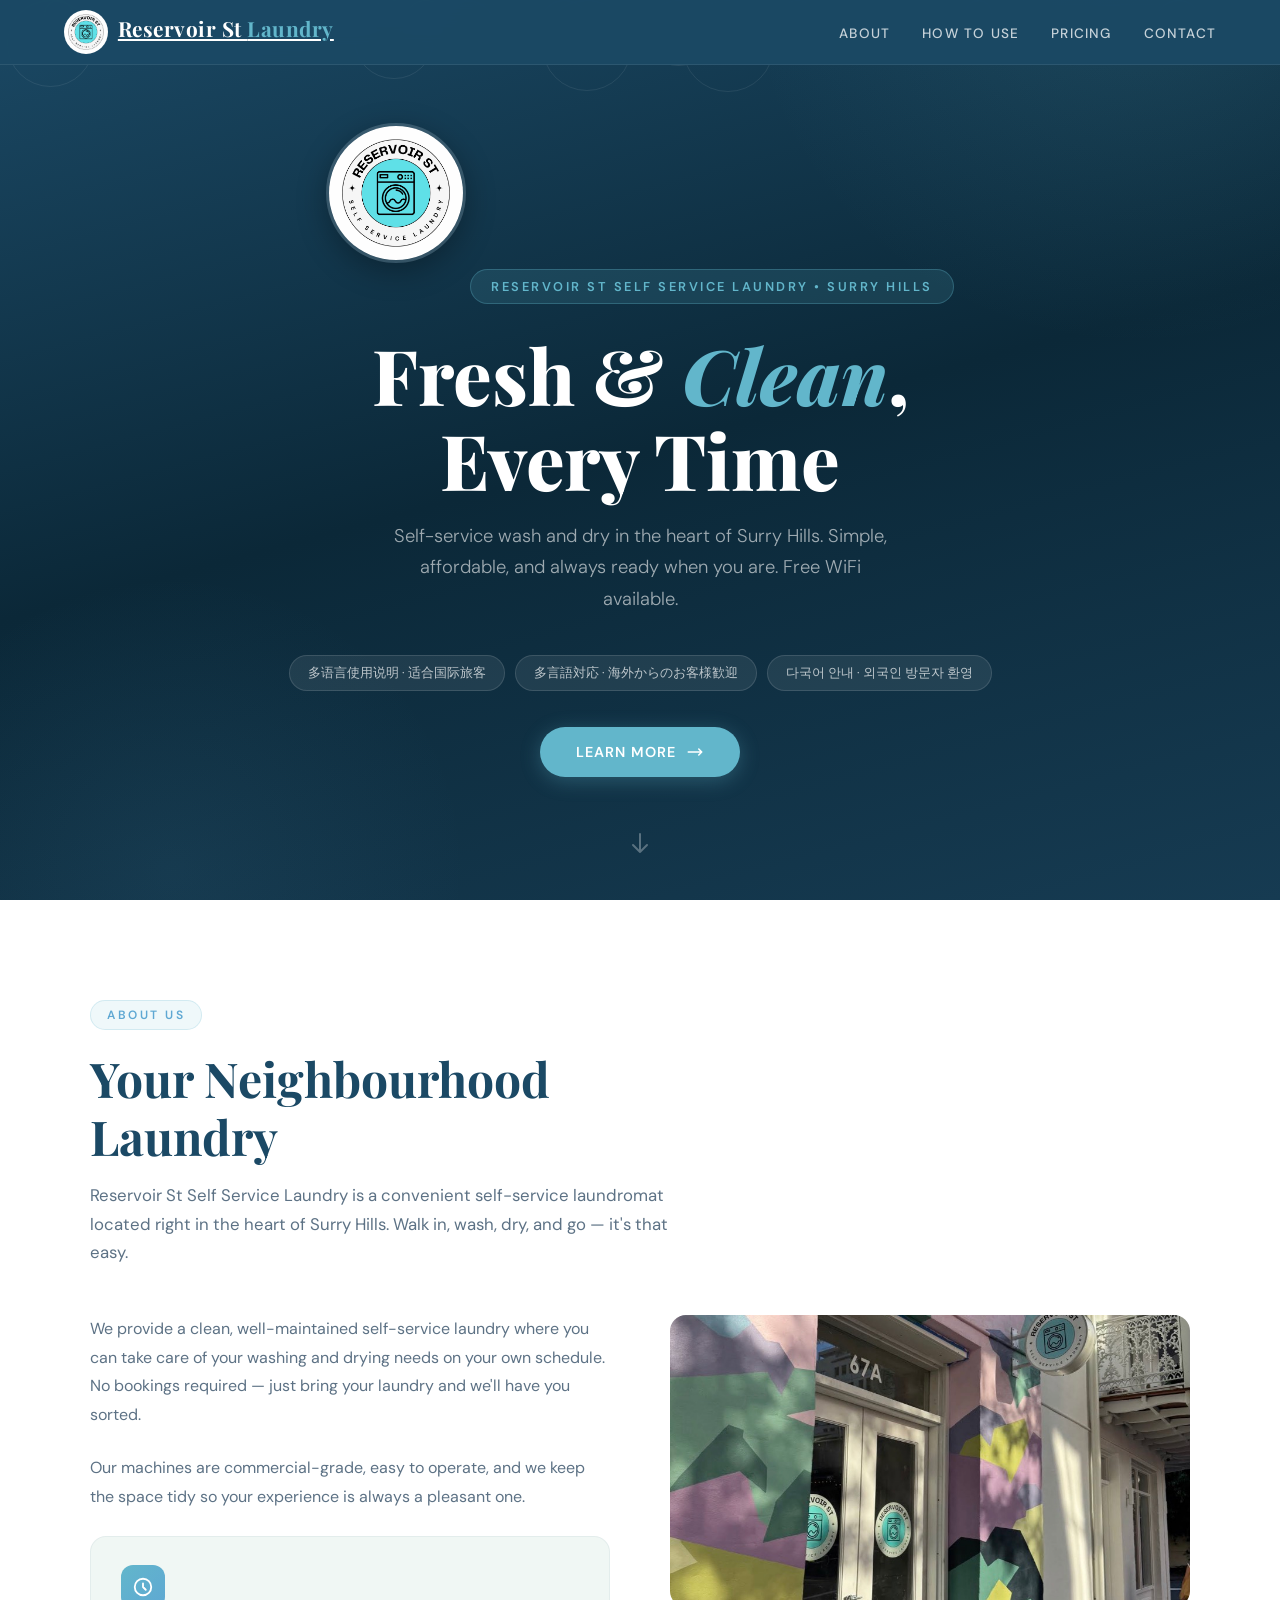
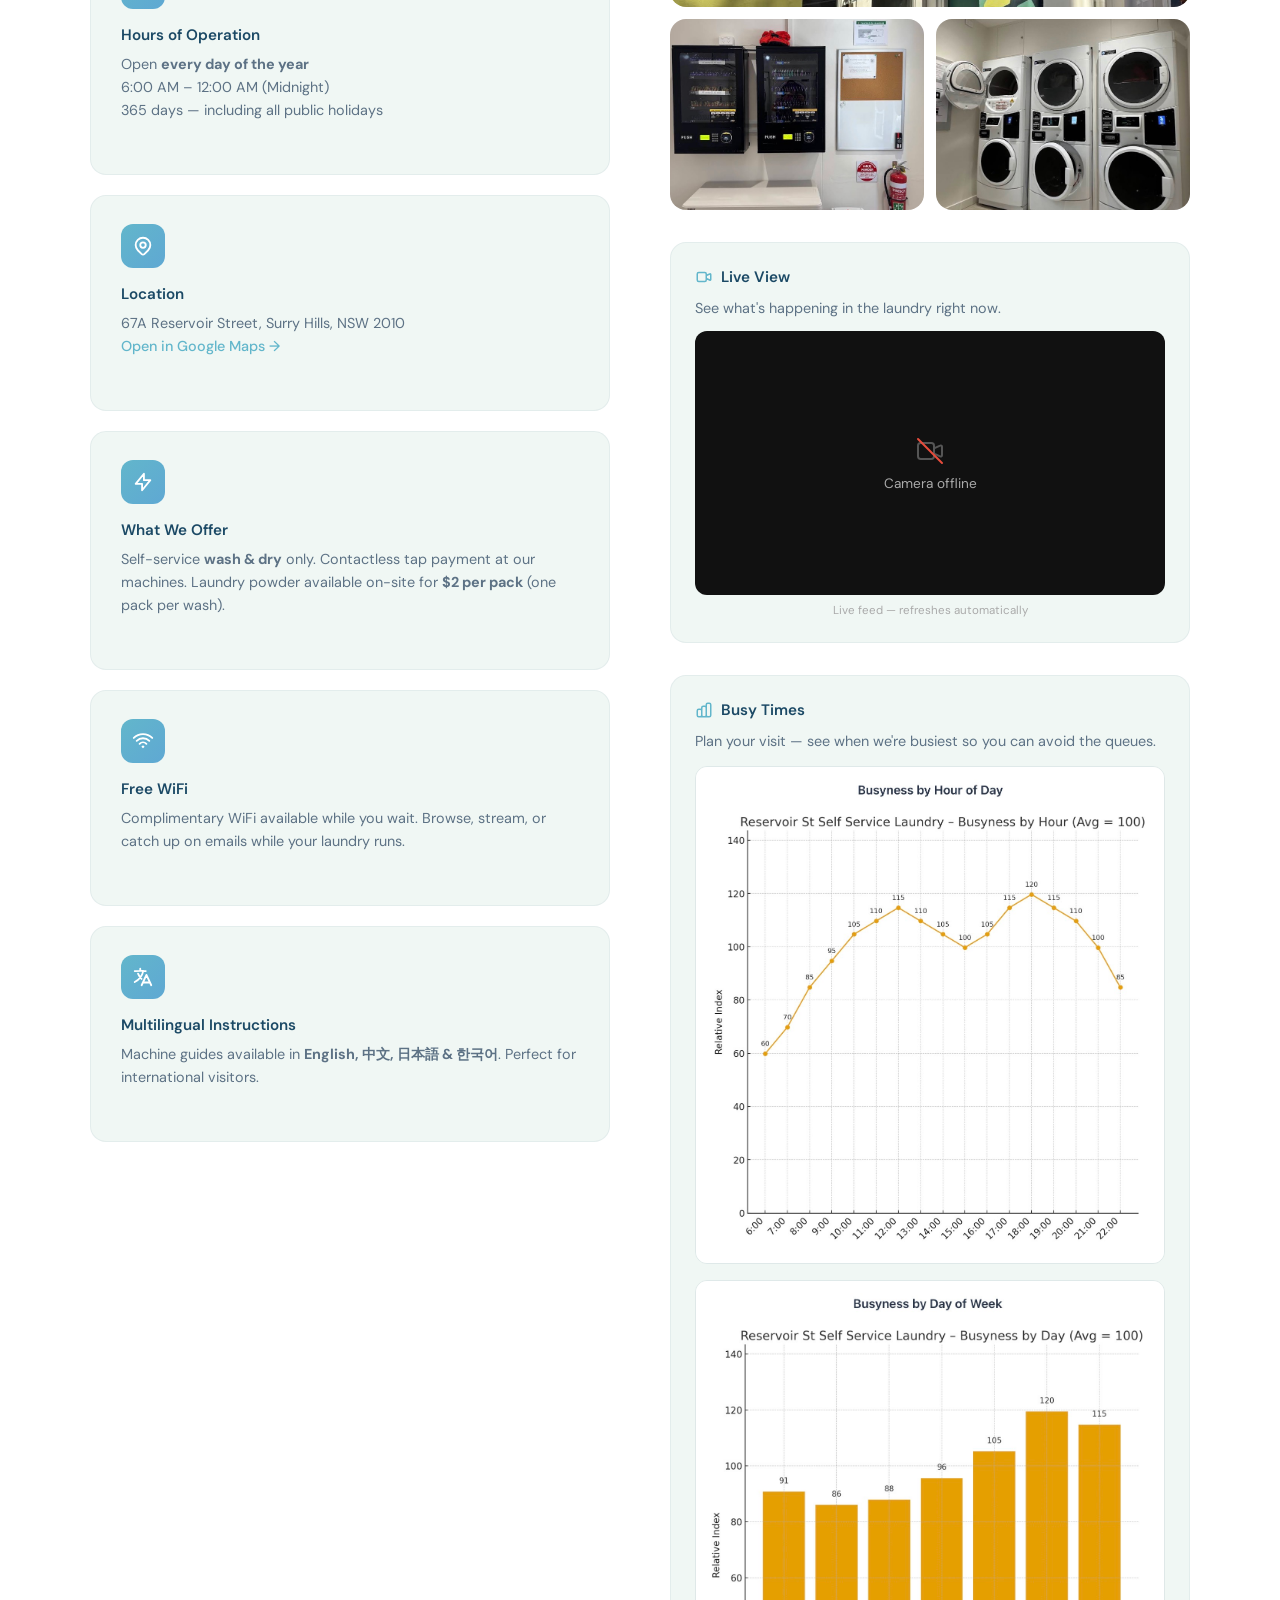
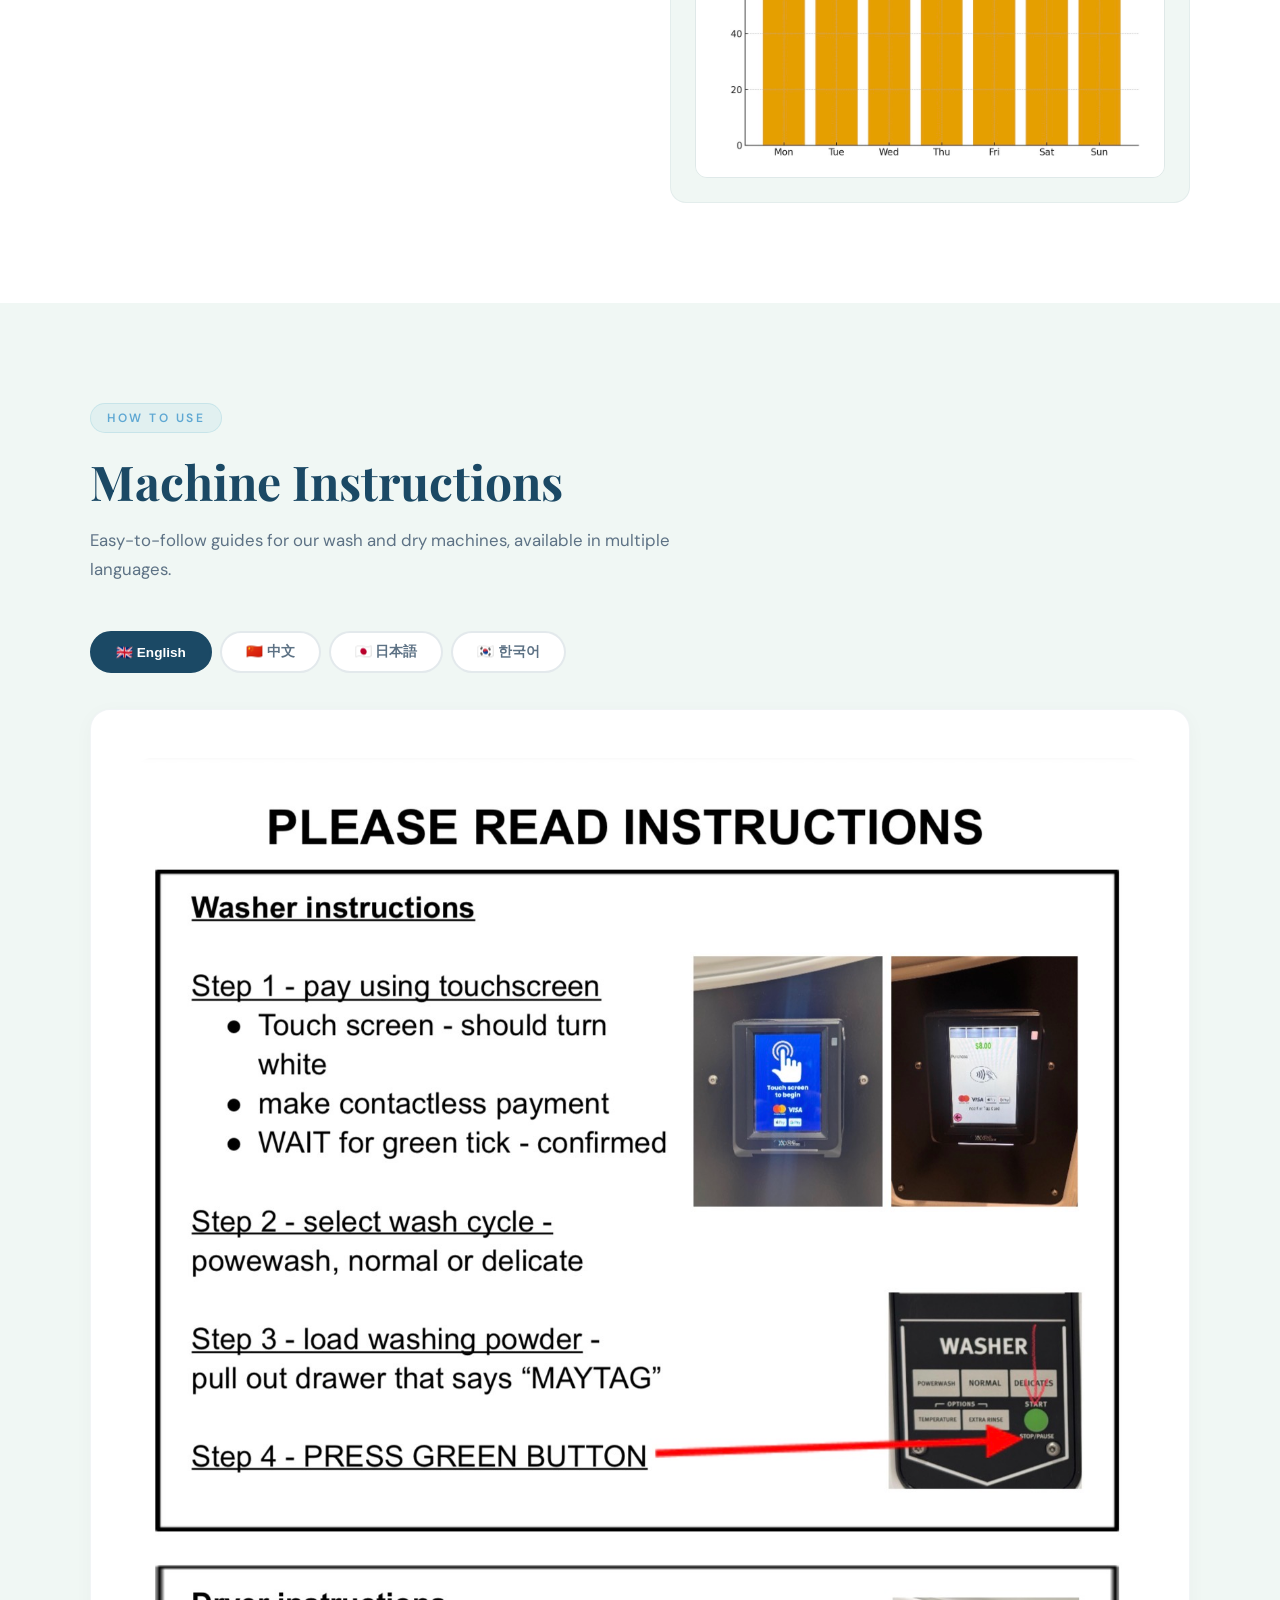
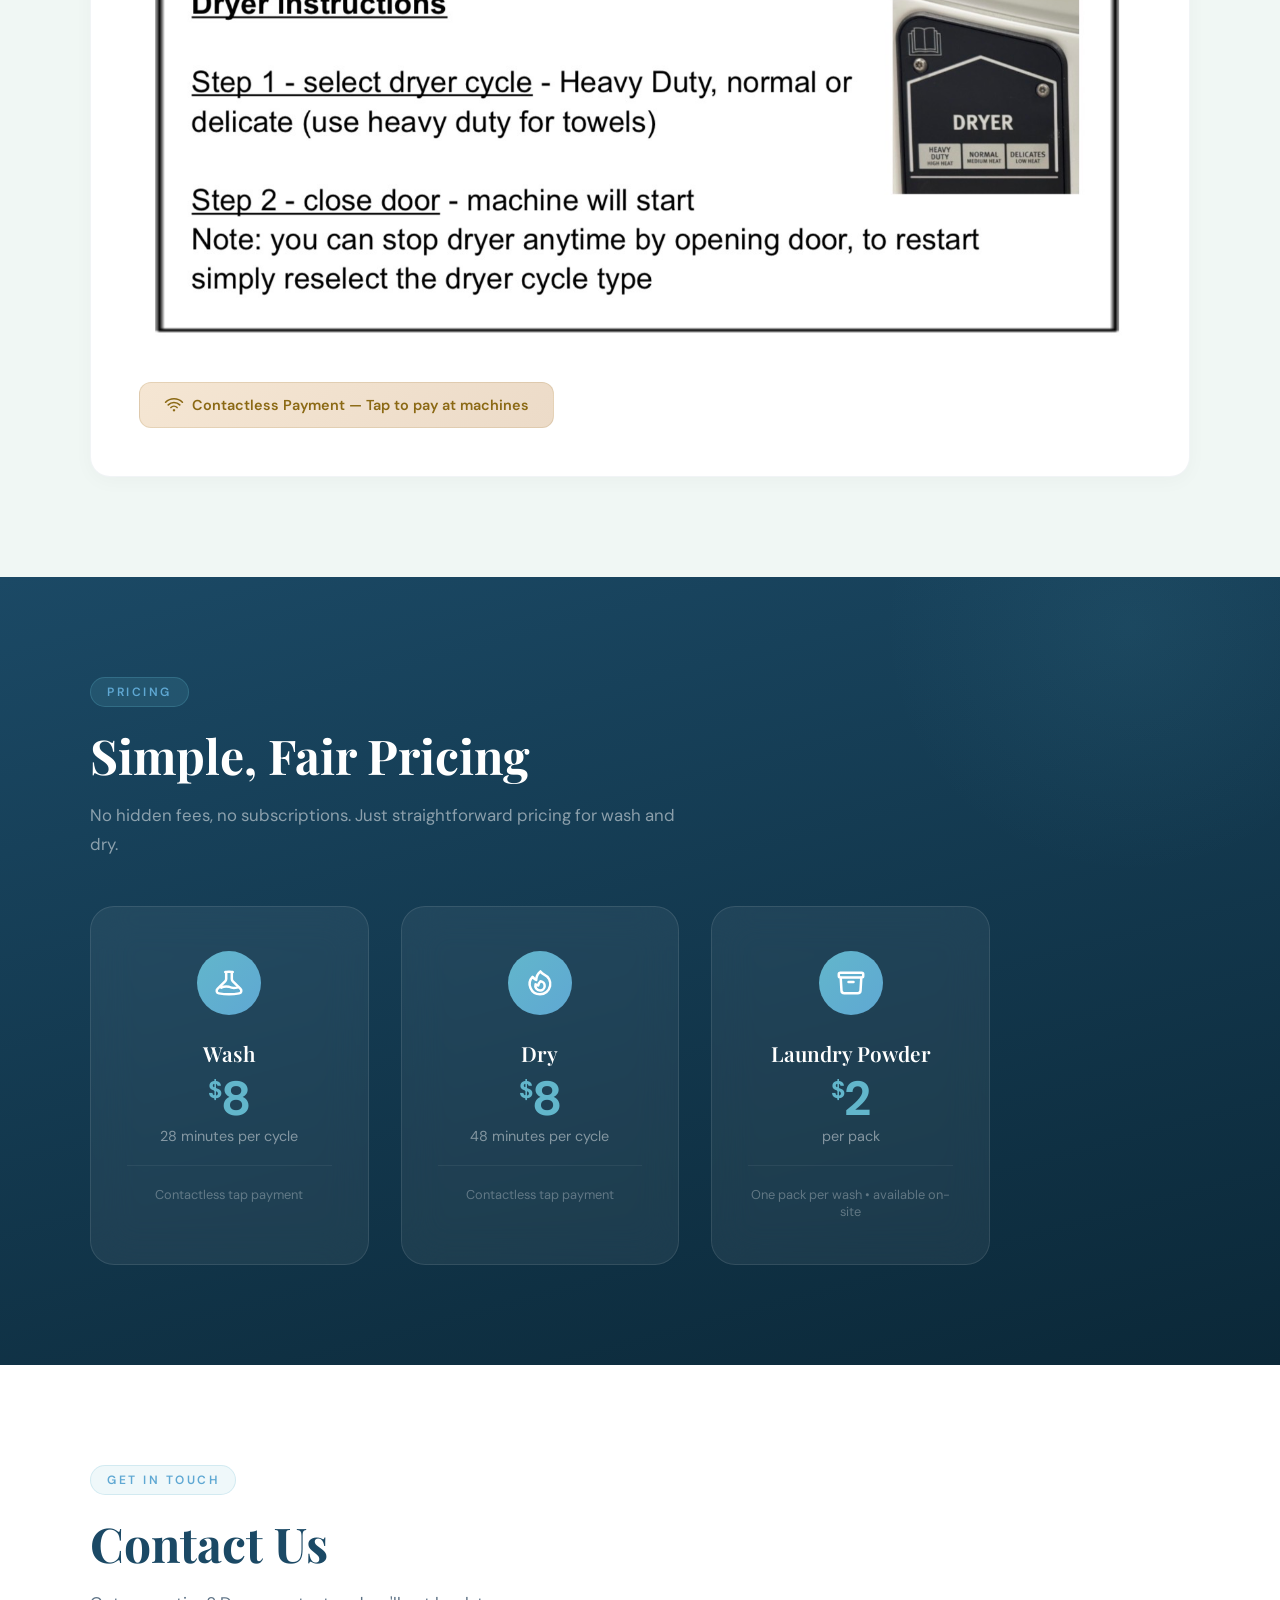
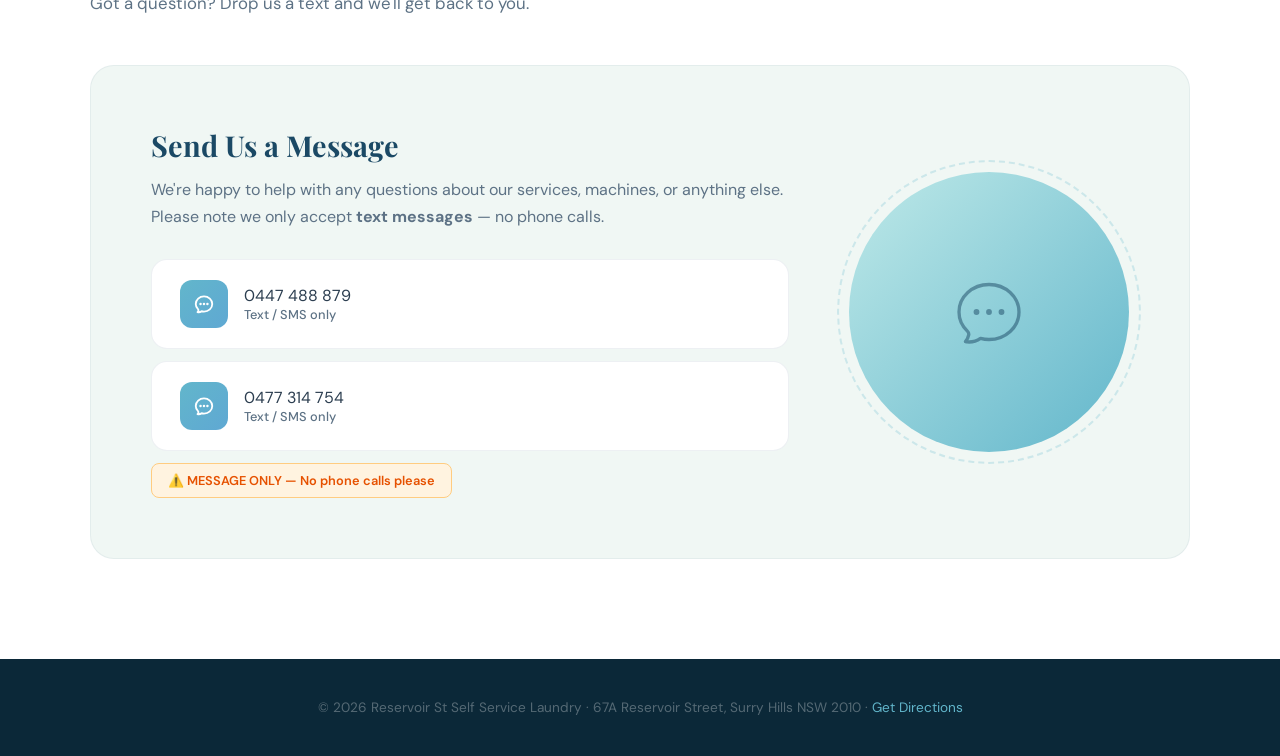
==== commit cd5fd9fd: "Fix 13 issues from full site review - CSS: .info-card h4 → h3 (headings were unstyled — selector did" ====
--- a/index.html
+++ b/index.html
@@ -10,7 +10,10 @@
     <meta property="og:title" content="Reservoir St Self Service Laundry — Surry Hills">
     <meta property="og:description" content="Open daily 6am–midnight. $8 wash, $8 dry, contactless payment. 67A Reservoir Street, Surry Hills NSW.">
     <meta property="og:url" content="https://www.reservoirlaundry.com.au/">
+    <meta property="og:image" content="https://www.reservoirlaundry.com.au/IMG_7178.jpeg">
     <link rel="canonical" href="https://www.reservoirlaundry.com.au/">
+    <link rel="icon" href="IMG_7178.jpeg">
+    <link rel="apple-touch-icon" href="IMG_7178.jpeg">
     <link rel="preconnect" href="https://fonts.googleapis.com">
     <link rel="preconnect" href="https://fonts.gstatic.com" crossorigin>
     <link rel="stylesheet" href="https://fonts.googleapis.com/css2?family=DM+Sans:ital,opsz,wght@0,9..40,300;0,9..40,400;0,9..40,500;0,9..40,600;0,9..40,700;1,9..40,400&family=Playfair+Display:wght@400;500;600;700;800&display=swap" media="print" onload="this.media='all'">
@@ -401,7 +404,7 @@
         color: white;
     }
 
-    .info-card h4 {
+    .info-card h3 {
         font-weight: 600;
         font-size: 0.95rem;
         color: var(--ocean);
@@ -430,33 +433,6 @@
         display: grid;
         grid-template-columns: 1fr 1fr;
         gap: 16px;
-    }
-
-    .photo-placeholder {
-        aspect-ratio: 4/3;
-        background: linear-gradient(135deg, var(--foam), var(--warm));
-        border-radius: 16px;
-        display: flex;
-        flex-direction: column;
-        align-items: center;
-        justify-content: center;
-        gap: 8px;
-        color: var(--ocean);
-        font-size: 0.8rem;
-        font-weight: 500;
-        opacity: 0.7;
-        border: 2px dashed rgba(27,73,101,0.15);
-    }
-
-    .photo-placeholder:first-child {
-        grid-column: 1 / -1;
-        aspect-ratio: 16/9;
-    }
-
-    .photo-placeholder svg {
-        width: 32px;
-        height: 32px;
-        opacity: 0.5;
     }
 
     /* Busy times placeholder */
@@ -531,28 +507,6 @@
         padding: 48px;
         border: 1px solid rgba(27, 73, 101, 0.06);
         box-shadow: 0 4px 20px rgba(0,0,0,0.03);
-    }
-
-    .instruction-placeholder {
-        min-height: 300px;
-        background: linear-gradient(135deg, var(--foam), var(--warm));
-        border-radius: 16px;
-        display: flex;
-        flex-direction: column;
-        align-items: center;
-        justify-content: center;
-        gap: 12px;
-        color: var(--ocean);
-        font-size: 0.9rem;
-        font-weight: 500;
-        opacity: 0.7;
-        border: 2px dashed rgba(27,73,101,0.15);
-    }
-
-    .instruction-placeholder svg {
-        width: 48px;
-        height: 48px;
-        opacity: 0.4;
     }
 
     .cash-badge {
@@ -874,9 +828,6 @@
             grid-template-columns: 1fr;
         }
 
-        .photo-placeholder:first-child {
-            grid-column: 1;
-        }
     }
 
     /* ─── TRANSLATED INSTRUCTIONS ─── */
@@ -994,6 +945,33 @@
         }
     }
 </style>
+<noscript><style>.reveal { opacity: 1; transform: none; }</style></noscript>
+<script type="application/ld+json">
+{
+  "@context": "https://schema.org",
+  "@type": "LaundryOrDryCleaning",
+  "name": "Reservoir St Self Service Laundry",
+  "url": "https://www.reservoirlaundry.com.au/",
+  "telephone": "+61447488879",
+  "address": {
+    "@type": "PostalAddress",
+    "streetAddress": "67A Reservoir Street",
+    "addressLocality": "Surry Hills",
+    "addressRegion": "NSW",
+    "postalCode": "2010",
+    "addressCountry": "AU"
+  },
+  "openingHoursSpecification": [{
+    "@type": "OpeningHoursSpecification",
+    "dayOfWeek": ["Monday","Tuesday","Wednesday","Thursday","Friday","Saturday","Sunday"],
+    "opens": "06:00",
+    "closes": "00:00"
+  }],
+  "priceRange": "$$",
+  "currenciesAccepted": "AUD",
+  "paymentAccepted": "Contactless card"
+}
+</script>
 
 </head>
 <body>
@@ -1001,16 +979,16 @@
 <!-- Navigation -->
 <nav id="navbar" aria-label="Main navigation">
     <div class="nav-inner">
-        <div class="nav-logo"><img src="IMG_7178.jpeg" alt="Reservoir St Self Service Laundry Logo" style="height:44px; width:auto; margin-right:10px; vertical-align:middle; border-radius:50%;">Reservoir St <span>Laundry</span></div>
+        <a href="/" class="nav-logo" aria-label="Reservoir St Laundry — home"><img src="IMG_7178.jpeg" alt="Reservoir St Self Service Laundry Logo" style="height:44px; width:auto; margin-right:10px; vertical-align:middle; border-radius:50%;">Reservoir St <span>Laundry</span></a>
         <ul class="nav-links" id="navLinks">
             <li><a href="#about">About</a></li>
             <li><a href="#instructions">How To Use</a></li>
             <li><a href="#pricing">Pricing</a></li>
             <li><a href="#contact">Contact</a></li>
         </ul>
-        <div class="hamburger" id="hamburger" onclick="toggleNav()">
+        <button class="hamburger" id="hamburger" onclick="toggleNav()" aria-label="Open navigation menu" aria-expanded="false" type="button">
             <span></span><span></span><span></span>
-        </div>
+        </button>
     </div>
 </nav>
 
@@ -1032,7 +1010,7 @@
             <svg xmlns="http://www.w3.org/2000/svg" fill="none" viewBox="0 0 24 24" stroke="currentColor" stroke-width="2"><path stroke-linecap="round" stroke-linejoin="round" d="M17 8l4 4m0 0l-4 4m4-4H3"/></svg>
         </a>
     </div>
-    <div class="scroll-indicator">
+    <div class="scroll-indicator" aria-hidden="true">
         <svg xmlns="http://www.w3.org/2000/svg" fill="none" viewBox="0 0 24 24" stroke="currentColor" stroke-width="2"><path stroke-linecap="round" stroke-linejoin="round" d="M19 14l-7 7m0 0l-7-7m7 7V3"/></svg>
     </div>
 </section>
@@ -1109,7 +1087,7 @@
                     </h4>
                     <p style="font-size:0.9rem;color:var(--text-light);margin-bottom:14px">See what's happening in the laundry right now.</p>
                     <div style="position:relative;border-radius:12px;overflow:hidden;background:#111;aspect-ratio:16/9">
-                        <video id="laundry-cam" muted autoplay playsinline style="width:100%;height:100%;object-fit:cover;display:block"></video>
+                        <video id="laundry-cam" muted autoplay playsinline aria-label="Live view of the laundry" style="width:100%;height:100%;object-fit:cover;display:block"></video>
                         <div id="cam-offline" style="position:absolute;inset:0;display:flex;flex-direction:column;align-items:center;justify-content:center;color:#aaa;font-size:0.85rem;gap:8px">
                             <svg xmlns="http://www.w3.org/2000/svg" width="32" height="32" fill="none" viewBox="0 0 24 24" stroke="#555" stroke-width="1.5"><path stroke-linecap="round" stroke-linejoin="round" d="M15 10l4.553-2.069A1 1 0 0121 8.82v6.36a1 1 0 01-1.447.894L15 14M3 8a2 2 0 012-2h8a2 2 0 012 2v8a2 2 0 01-2 2H5a2 2 0 01-2-2V8z"/><path stroke-linecap="round" stroke-linejoin="round" d="M3 3l18 18" stroke="#e74c3c"/></svg>
                             Camera offline
@@ -1142,11 +1120,11 @@
         <h2 class="section-title reveal">Machine Instructions</h2>
         <p class="section-subtitle reveal">Easy-to-follow guides for our wash and dry machines, available in multiple languages.</p>
 
-        <div class="lang-tabs reveal">
-            <button class="lang-tab active" onclick="switchLang(this, 'en')">🇬🇧 English</button>
-            <button class="lang-tab" onclick="switchLang(this, 'zh')">🇨🇳 中文</button>
-            <button class="lang-tab" onclick="switchLang(this, 'ja')">🇯🇵 日本語</button>
-            <button class="lang-tab" onclick="switchLang(this, 'ko')">🇰🇷 한국어</button>
+        <div class="lang-tabs reveal" role="tablist" aria-label="Language selector">
+            <button class="lang-tab active" onclick="switchLang(this, 'en')" role="tab" aria-selected="true" aria-controls="lang-en">🇬🇧 English</button>
+            <button class="lang-tab" onclick="switchLang(this, 'zh')" role="tab" aria-selected="false" aria-controls="lang-zh">🇨🇳 中文</button>
+            <button class="lang-tab" onclick="switchLang(this, 'ja')" role="tab" aria-selected="false" aria-controls="lang-ja">🇯🇵 日本語</button>
+            <button class="lang-tab" onclick="switchLang(this, 'ko')" role="tab" aria-selected="false" aria-controls="lang-ko">🇰🇷 한국어</button>
         </div>
 
         <div class="instruction-content reveal">
@@ -1353,7 +1331,7 @@
                         <svg xmlns="http://www.w3.org/2000/svg" fill="none" viewBox="0 0 24 24" stroke="currentColor" stroke-width="2"><path stroke-linecap="round" stroke-linejoin="round" d="M8.625 12a.375.375 0 11-.75 0 .375.375 0 01.75 0zm0 0H8.25m4.125 0a.375.375 0 11-.75 0 .375.375 0 01.75 0zm0 0H12m4.125 0a.375.375 0 11-.75 0 .375.375 0 01.75 0zm0 0h-.375M21 12c0 4.556-4.03 8.25-9 8.25a9.764 9.764 0 01-2.555-.337A5.972 5.972 0 015.41 20.97a5.969 5.969 0 01-.474-.065 4.48 4.48 0 00.978-2.025c.09-.457-.133-.901-.467-1.226C3.93 16.178 3 14.189 3 12c0-4.556 4.03-8.25 9-8.25s9 3.694 9 8.25z"/></svg>
                     </div>
                     <div class="contact-phone-text">
-                        <a href="sms:0447488879" style="color:inherit;text-decoration:none">0447 488 879</a>
+                        <a href="sms:+61447488879" style="color:inherit;text-decoration:none">0447 488 879</a>
                         <small>Text / SMS only</small>
                     </div>
                 </div>
@@ -1363,7 +1341,7 @@
                         <svg xmlns="http://www.w3.org/2000/svg" fill="none" viewBox="0 0 24 24" stroke="currentColor" stroke-width="2"><path stroke-linecap="round" stroke-linejoin="round" d="M8.625 12a.375.375 0 11-.75 0 .375.375 0 01.75 0zm0 0H8.25m4.125 0a.375.375 0 11-.75 0 .375.375 0 01.75 0zm0 0H12m4.125 0a.375.375 0 11-.75 0 .375.375 0 01.75 0zm0 0h-.375M21 12c0 4.556-4.03 8.25-9 8.25a9.764 9.764 0 01-2.555-.337A5.972 5.972 0 015.41 20.97a5.969 5.969 0 01-.474-.065 4.48 4.48 0 00.978-2.025c.09-.457-.133-.901-.467-1.226C3.93 16.178 3 14.189 3 12c0-4.556 4.03-8.25 9-8.25s9 3.694 9 8.25z"/></svg>
                     </div>
                     <div class="contact-phone-text">
-                        <a href="sms:0477314754" style="color:inherit;text-decoration:none">0477 314 754</a>
+                        <a href="sms:+61477314754" style="color:inherit;text-decoration:none">0477 314 754</a>
                         <small>Text / SMS only</small>
                     </div>
                 </div>
@@ -1373,8 +1351,8 @@
                 </div>
             </div>
 
-            <div class="contact-visual">
-                <svg xmlns="http://www.w3.org/2000/svg" fill="none" viewBox="0 0 24 24" stroke="currentColor" stroke-width="1"><path stroke-linecap="round" stroke-linejoin="round" d="M21.75 6.75v10.5a2.25 2.25 0 01-2.25 2.25h-15a2.25 2.25 0 01-2.25-2.25V6.75m19.5 0A2.25 2.25 0 0019.5 4.5h-15a2.25 2.25 0 00-2.25 2.25m19.5 0v.243a2.25 2.25 0 01-1.07 1.916l-7.5 4.615a2.25 2.25 0 01-2.36 0L3.32 8.91a2.25 2.25 0 01-1.07-1.916V6.75"/></svg>
+            <div class="contact-visual" aria-hidden="true">
+                <svg xmlns="http://www.w3.org/2000/svg" fill="none" viewBox="0 0 24 24" stroke="currentColor" stroke-width="1"><path stroke-linecap="round" stroke-linejoin="round" d="M8.625 12a.375.375 0 11-.75 0 .375.375 0 01.75 0zm0 0H8.25m4.125 0a.375.375 0 11-.75 0 .375.375 0 01.75 0zm0 0H12m4.125 0a.375.375 0 11-.75 0 .375.375 0 01.75 0zm0 0h-.375M21 12c0 4.556-4.03 8.25-9 8.25a9.764 9.764 0 01-2.555-.337A5.972 5.972 0 015.41 20.97a5.969 5.969 0 01-.474-.065 4.48 4.48 0 00.978-2.025c.09-.457-.133-.901-.467-1.226C3.93 16.178 3 14.189 3 12c0-4.556 4.03-8.25 9-8.25s9 3.694 9 8.25z"/></svg>
             </div>
         </div>
     </div>
@@ -1388,7 +1366,10 @@
 <script>
     // Mobile nav toggle
     function toggleNav() {
-        document.getElementById('navLinks').classList.toggle('open');
+        const btn = document.getElementById('hamburger');
+        const isOpen = document.getElementById('navLinks').classList.toggle('open');
+        btn.setAttribute('aria-expanded', isOpen ? 'true' : 'false');
+        btn.setAttribute('aria-label', isOpen ? 'Close navigation menu' : 'Open navigation menu');
     }
 
     // Close mobile nav on link click
@@ -1405,8 +1386,9 @@
 
     // Language tab switching
     function switchLang(btn, lang) {
-        document.querySelectorAll('.lang-tab').forEach(t => t.classList.remove('active'));
+        document.querySelectorAll('.lang-tab').forEach(t => { t.classList.remove('active'); t.setAttribute('aria-selected', 'false'); });
         btn.classList.add('active');
+        btn.setAttribute('aria-selected', 'true');
         document.querySelectorAll('.lang-content').forEach(c => c.style.display = 'none');
         document.getElementById('lang-' + lang).style.display = 'block';
     }
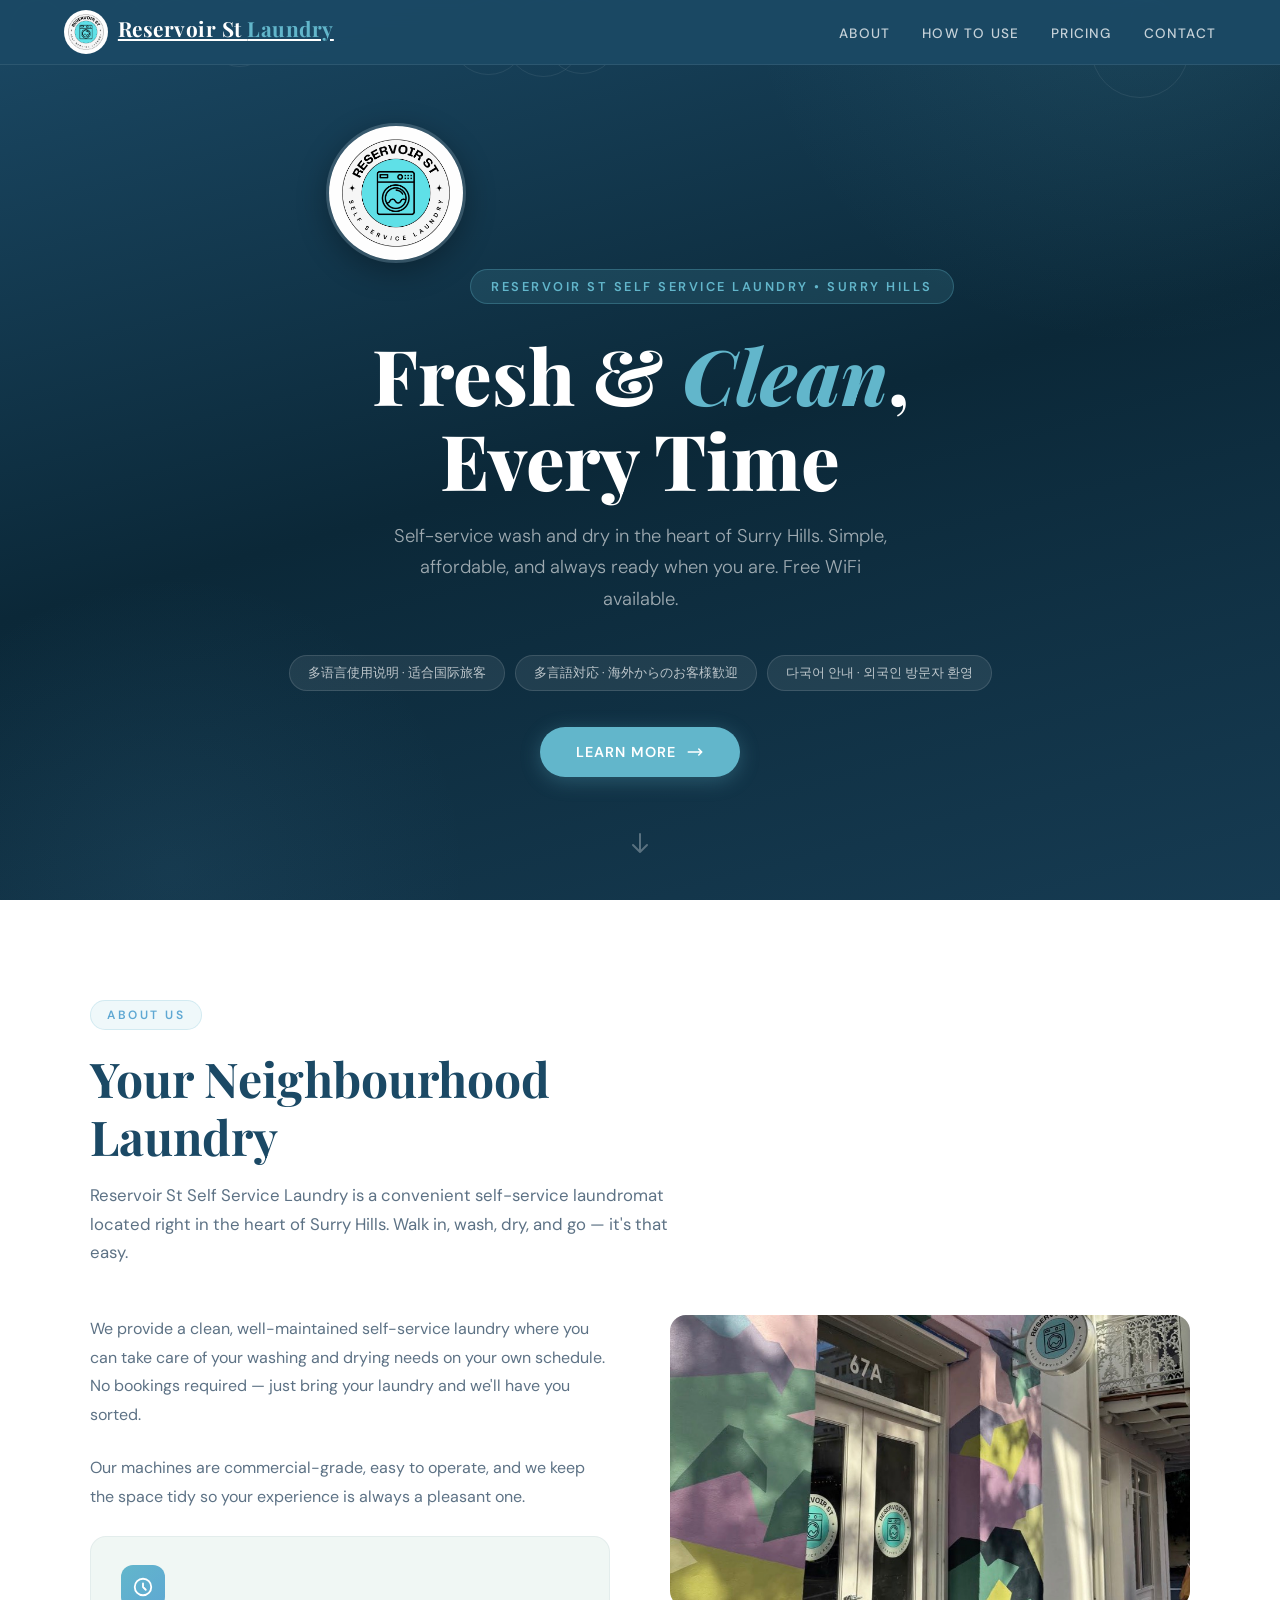
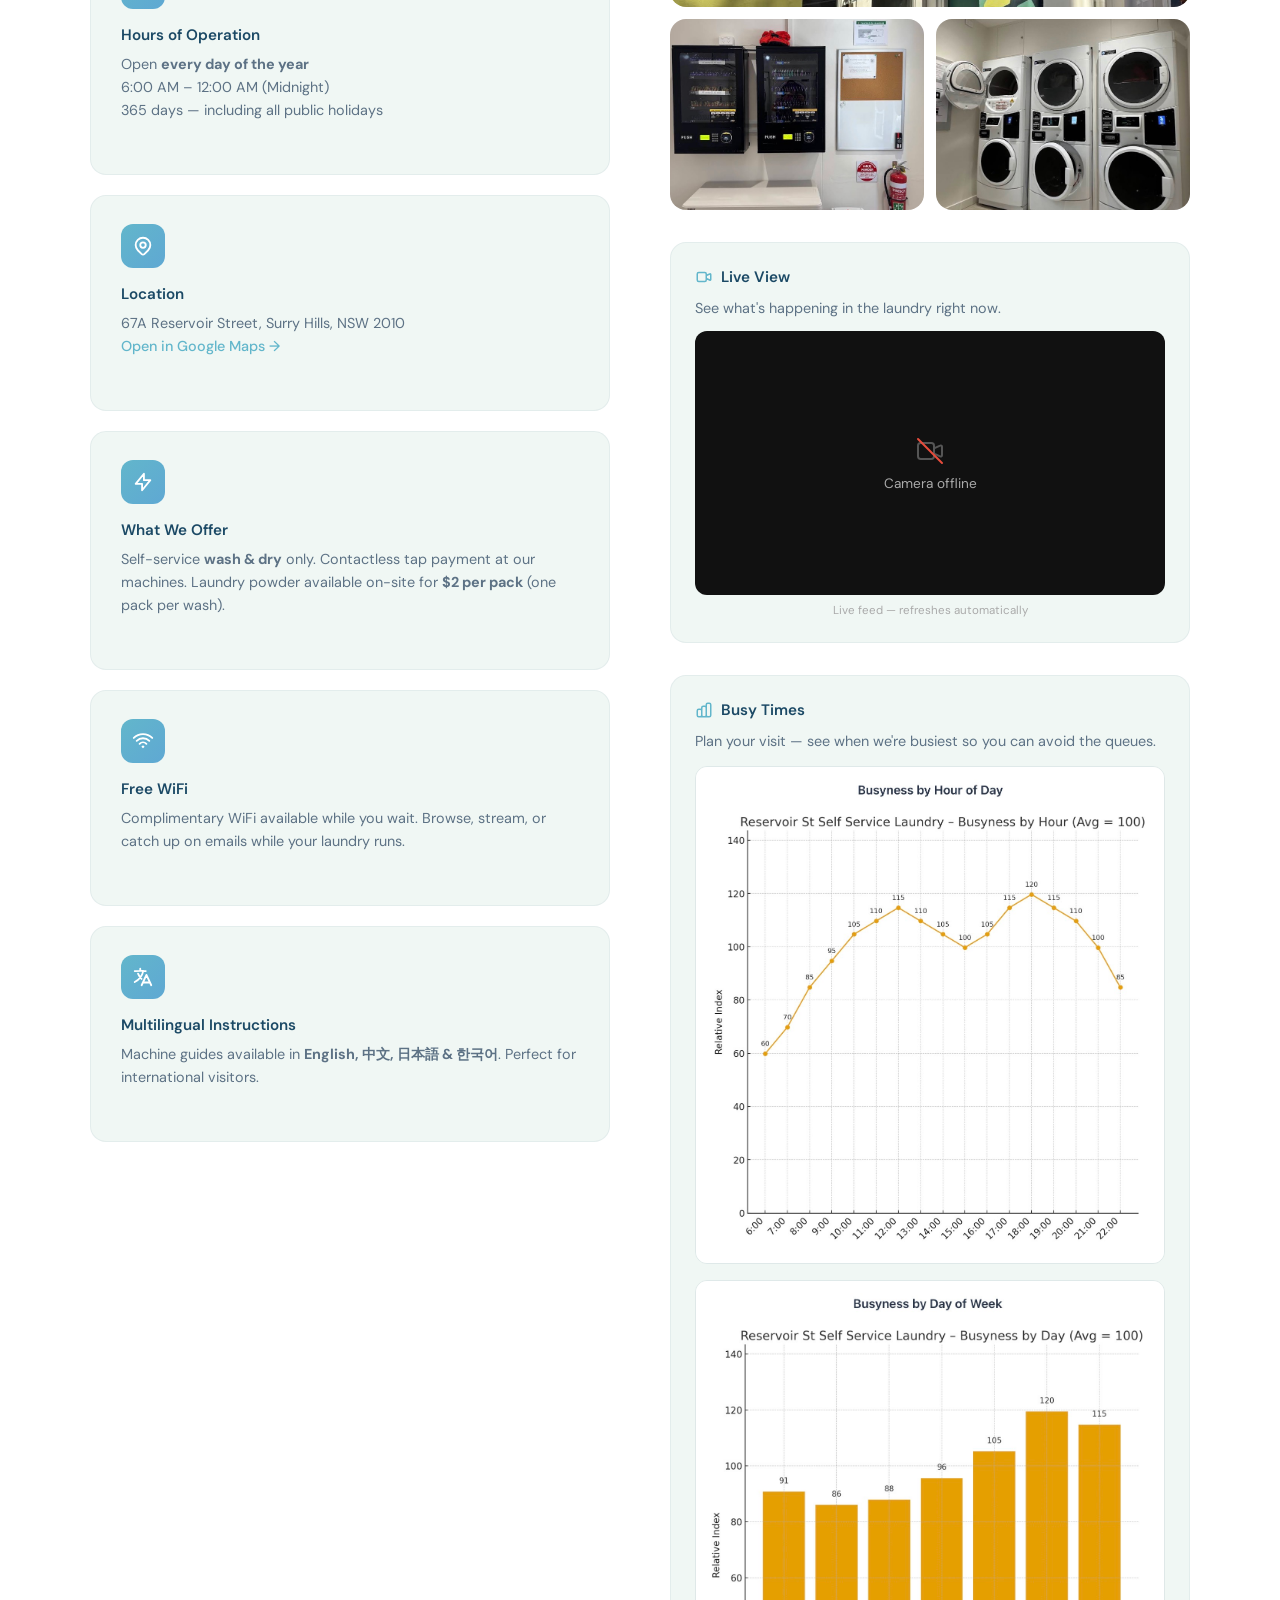
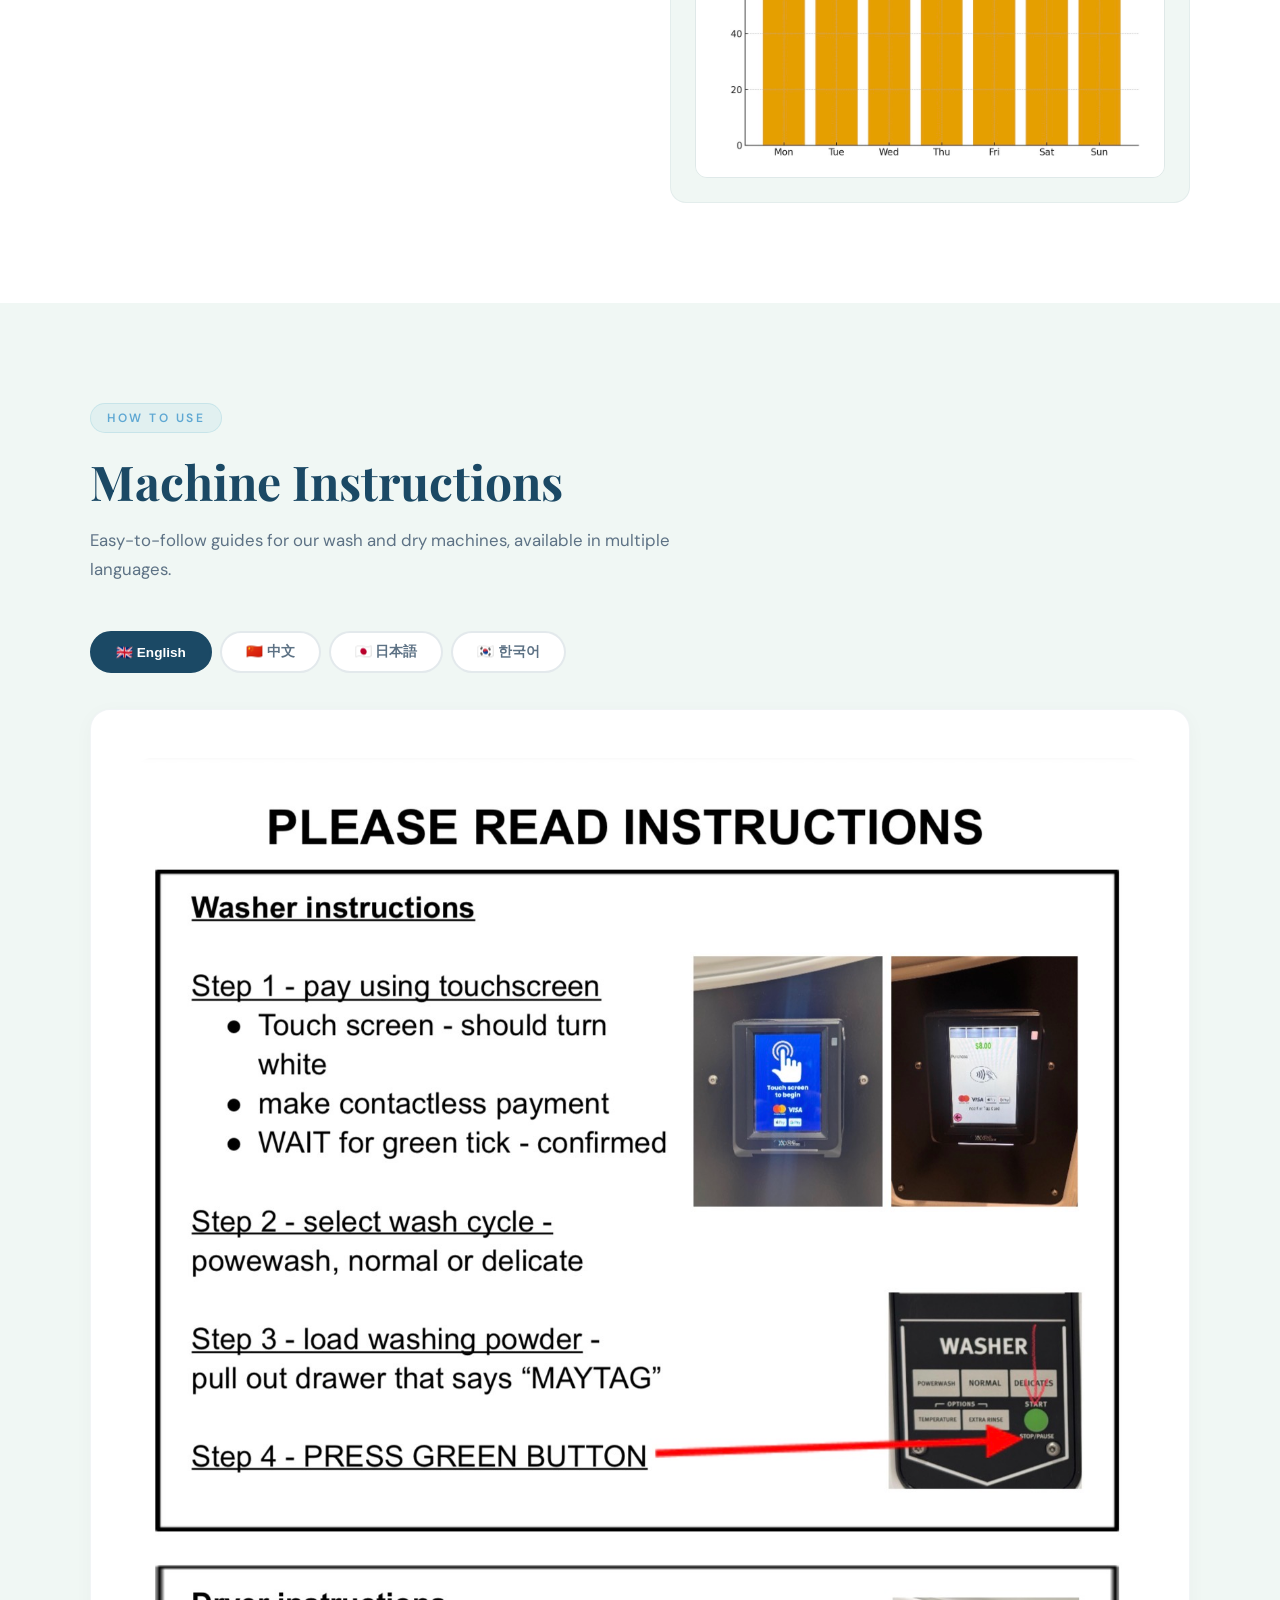
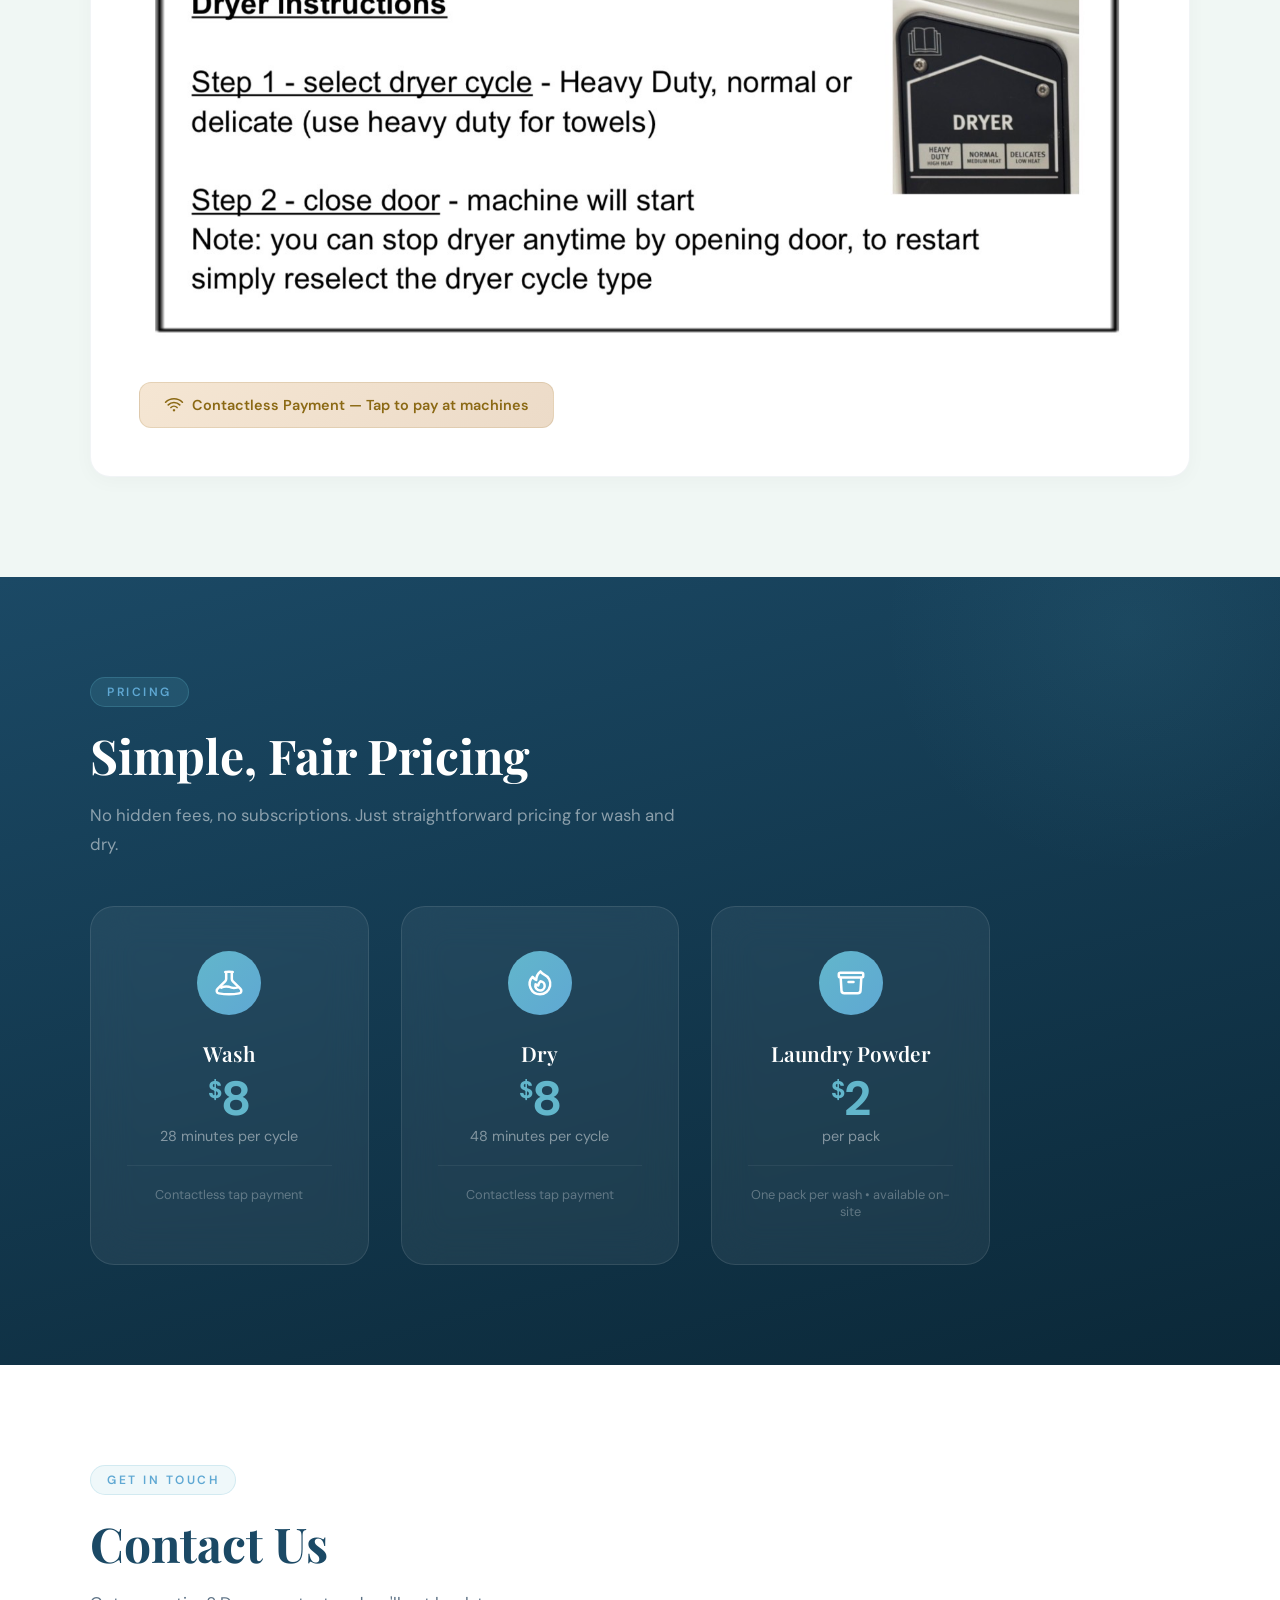
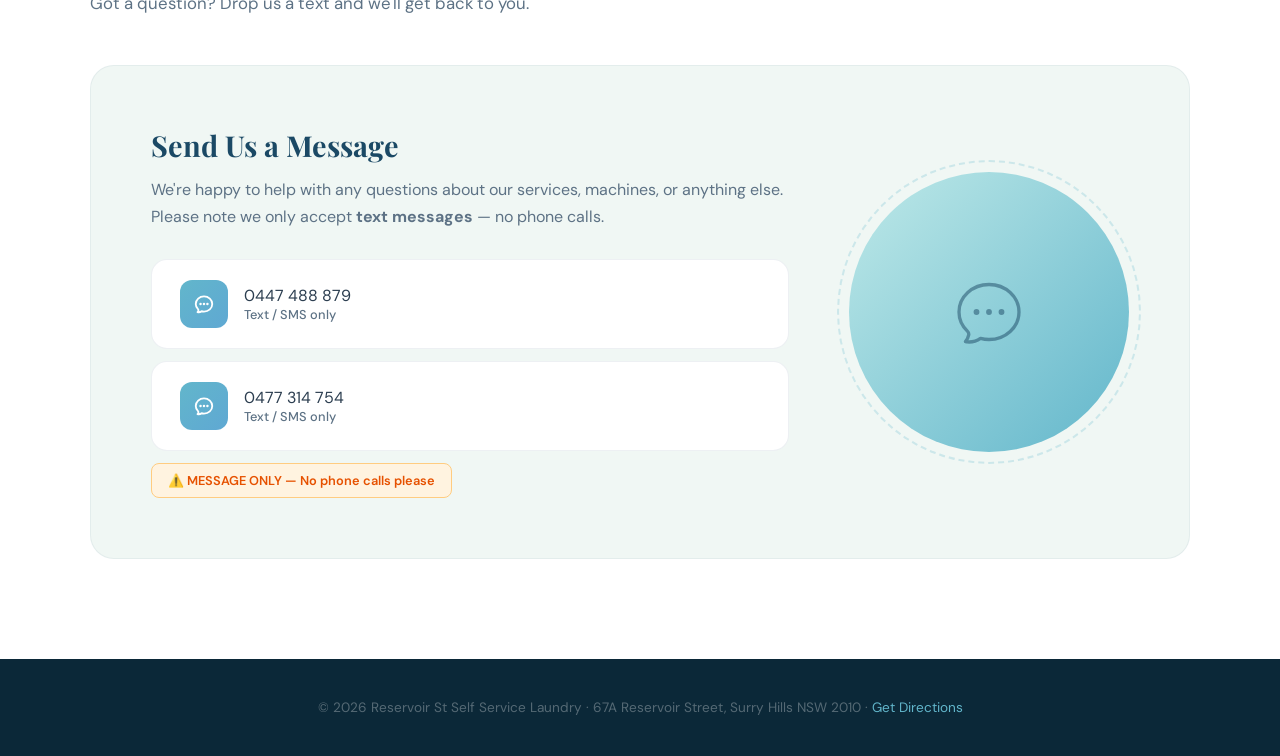
==== commit 3157fbf9: "Fix 15 issues from second site review - SEO: Add og:locale, og:site_name, twitter:card/title/descrip" ====
--- a/index.html
+++ b/index.html
@@ -11,6 +11,12 @@
     <meta property="og:description" content="Open daily 6am–midnight. $8 wash, $8 dry, contactless payment. 67A Reservoir Street, Surry Hills NSW.">
     <meta property="og:url" content="https://www.reservoirlaundry.com.au/">
     <meta property="og:image" content="https://www.reservoirlaundry.com.au/IMG_7178.jpeg">
+    <meta property="og:locale" content="en_AU">
+    <meta property="og:site_name" content="Reservoir St Self Service Laundry">
+    <meta name="twitter:card" content="summary_large_image">
+    <meta name="twitter:title" content="Reservoir St Self Service Laundry — Surry Hills">
+    <meta name="twitter:description" content="Open daily 6am–midnight. $8 wash, $8 dry, contactless payment. 67A Reservoir Street, Surry Hills NSW.">
+    <meta name="twitter:image" content="https://www.reservoirlaundry.com.au/IMG_7178.jpeg">
     <link rel="canonical" href="https://www.reservoirlaundry.com.au/">
     <link rel="icon" href="IMG_7178.jpeg">
     <link rel="apple-touch-icon" href="IMG_7178.jpeg">
@@ -454,21 +460,28 @@
         gap: 8px;
     }
 
-    .busy-times-placeholder {
-        width: 100%;
-        min-height: 160px;
-        background: linear-gradient(135deg, var(--foam), #e0eee6);
-        border-radius: 12px;
-        display: flex;
-        flex-direction: column;
-        align-items: center;
-        justify-content: center;
-        gap: 8px;
-        color: var(--ocean);
-        font-size: 0.8rem;
-        font-weight: 500;
-        opacity: 0.7;
-        border: 2px dashed rgba(27,73,101,0.15);
+    .skip-nav {
+        position: absolute;
+        left: -9999px;
+        top: auto;
+        width: 1px;
+        height: 1px;
+        overflow: hidden;
+    }
+    .skip-nav:focus {
+        position: fixed;
+        top: 0;
+        left: 0;
+        width: auto;
+        height: auto;
+        padding: 12px 20px;
+        background: var(--ocean);
+        color: #fff;
+        font-weight: 600;
+        font-size: 0.9rem;
+        z-index: 9999;
+        border-radius: 0 0 8px 0;
+        overflow: visible;
     }
 
     /* ─── INSTRUCTIONS ─── */
@@ -952,7 +965,7 @@
   "@type": "LaundryOrDryCleaning",
   "name": "Reservoir St Self Service Laundry",
   "url": "https://www.reservoirlaundry.com.au/",
-  "telephone": "+61447488879",
+  "telephone": ["+61447488879", "+61477314754"],
   "address": {
     "@type": "PostalAddress",
     "streetAddress": "67A Reservoir Street",
@@ -965,7 +978,7 @@
     "@type": "OpeningHoursSpecification",
     "dayOfWeek": ["Monday","Tuesday","Wednesday","Thursday","Friday","Saturday","Sunday"],
     "opens": "06:00",
-    "closes": "00:00"
+    "closes": "24:00"
   }],
   "priceRange": "$$",
   "currenciesAccepted": "AUD",
@@ -991,6 +1004,9 @@
         </button>
     </div>
 </nav>
+
+<a href="#main-content" class="skip-nav">Skip to main content</a>
+<main id="main-content">
 
 <!-- Hero -->
 <section class="hero">
@@ -1041,7 +1057,7 @@
                             <svg xmlns="http://www.w3.org/2000/svg" fill="none" viewBox="0 0 24 24" stroke="currentColor" stroke-width="2"><path stroke-linecap="round" stroke-linejoin="round" d="M17.657 16.657L13.414 20.9a1.998 1.998 0 01-2.827 0l-4.244-4.243a8 8 0 1111.314 0z"/><path stroke-linecap="round" stroke-linejoin="round" d="M15 11a3 3 0 11-6 0 3 3 0 016 0z"/></svg>
                         </div>
                         <h3>Location</h3>
-                        <p>67A Reservoir Street, Surry Hills, NSW 2010<br><a href="https://maps.app.goo.gl/hxygq5tBSLVebkU29?g_st=com.google.maps.preview.copy" target="_blank" rel="noopener">Open in Google Maps →</a></p>
+                        <p>67A Reservoir Street, Surry Hills, NSW 2010<br><a href="https://maps.app.goo.gl/hxygq5tBSLVebkU29" target="_blank" rel="noopener noreferrer">Open in Google Maps →</a></p>
                     </div>
 
                     <div class="info-card reveal">
@@ -1121,17 +1137,17 @@
         <p class="section-subtitle reveal">Easy-to-follow guides for our wash and dry machines, available in multiple languages.</p>
 
         <div class="lang-tabs reveal" role="tablist" aria-label="Language selector">
-            <button class="lang-tab active" onclick="switchLang(this, 'en')" role="tab" aria-selected="true" aria-controls="lang-en">🇬🇧 English</button>
-            <button class="lang-tab" onclick="switchLang(this, 'zh')" role="tab" aria-selected="false" aria-controls="lang-zh">🇨🇳 中文</button>
-            <button class="lang-tab" onclick="switchLang(this, 'ja')" role="tab" aria-selected="false" aria-controls="lang-ja">🇯🇵 日本語</button>
-            <button class="lang-tab" onclick="switchLang(this, 'ko')" role="tab" aria-selected="false" aria-controls="lang-ko">🇰🇷 한국어</button>
+            <button class="lang-tab active" id="tab-en" onclick="switchLang(this, 'en')" role="tab" aria-selected="true" aria-controls="lang-en" tabindex="0">🇬🇧 English</button>
+            <button class="lang-tab" id="tab-zh" onclick="switchLang(this, 'zh')" role="tab" aria-selected="false" aria-controls="lang-zh" tabindex="-1">🇨🇳 中文</button>
+            <button class="lang-tab" id="tab-ja" onclick="switchLang(this, 'ja')" role="tab" aria-selected="false" aria-controls="lang-ja" tabindex="-1">🇯🇵 日本語</button>
+            <button class="lang-tab" id="tab-ko" onclick="switchLang(this, 'ko')" role="tab" aria-selected="false" aria-controls="lang-ko" tabindex="-1">🇰🇷 한국어</button>
         </div>
 
         <div class="instruction-content reveal">
-            <div id="lang-en" class="lang-content" style="display: block;">
-                <img src="IMG_7177.jpeg" alt="Washer and Dryer Instructions in English" style="width:100%; border-radius:12px;">
+            <div id="lang-en" class="lang-content" role="tabpanel" aria-labelledby="tab-en" style="display: block;">
+                <img src="IMG_7177.jpeg" alt="Washer and Dryer Instructions in English" loading="lazy" style="width:100%; border-radius:12px;">
             </div>
-            <div id="lang-zh" class="lang-content" lang="zh" style="display: none;">
+            <div id="lang-zh" class="lang-content" role="tabpanel" aria-labelledby="tab-zh" lang="zh" style="display: none;">
                 <div class="translated-instructions">
                     <h3>请阅读使用说明</h3>
 
@@ -1175,7 +1191,7 @@
                     </div>
                 </div>
             </div>
-            <div id="lang-ja" class="lang-content" lang="ja" style="display: none;">
+            <div id="lang-ja" class="lang-content" role="tabpanel" aria-labelledby="tab-ja" lang="ja" style="display: none;">
                 <div class="translated-instructions">
                     <h3>ご利用案内をお読みください</h3>
 
@@ -1219,7 +1235,7 @@
                     </div>
                 </div>
             </div>
-            <div id="lang-ko" class="lang-content" lang="ko" style="display: none;">
+            <div id="lang-ko" class="lang-content" role="tabpanel" aria-labelledby="tab-ko" lang="ko" style="display: none;">
                 <div class="translated-instructions">
                     <h3>사용 설명서를 반드시 읽어주세요</h3>
 
@@ -1358,9 +1374,11 @@
     </div>
 </section>
 
+</main>
+
 <!-- Footer -->
 <footer>
-    <p>&copy; 2026 Reservoir St Self Service Laundry · 67A Reservoir Street, Surry Hills NSW 2010 · <a href="https://maps.app.goo.gl/hxygq5tBSLVebkU29?g_st=com.google.maps.preview.copy" target="_blank" rel="noopener noreferrer">Get Directions</a></p>
+    <p>&copy; 2026 Reservoir St Self Service Laundry · 67A Reservoir Street, Surry Hills NSW 2010 · <a href="https://maps.app.goo.gl/hxygq5tBSLVebkU29" target="_blank" rel="noopener noreferrer">Get Directions</a></p>
 </footer>
 
 <script>
@@ -1376,22 +1394,39 @@
     document.querySelectorAll('.nav-links a').forEach(link => {
         link.addEventListener('click', () => {
             document.getElementById('navLinks').classList.remove('open');
+            const btn = document.getElementById('hamburger');
+            btn.setAttribute('aria-expanded', 'false');
+            btn.setAttribute('aria-label', 'Open navigation menu');
         });
     });
 
     // Navbar scroll effect
     window.addEventListener('scroll', () => {
         document.getElementById('navbar').classList.toggle('scrolled', window.scrollY > 50);
-    });
+    }, { passive: true });
 
     // Language tab switching
     function switchLang(btn, lang) {
-        document.querySelectorAll('.lang-tab').forEach(t => { t.classList.remove('active'); t.setAttribute('aria-selected', 'false'); });
+        document.querySelectorAll('.lang-tab').forEach(t => { t.classList.remove('active'); t.setAttribute('aria-selected', 'false'); t.setAttribute('tabindex', '-1'); });
         btn.classList.add('active');
         btn.setAttribute('aria-selected', 'true');
+        btn.setAttribute('tabindex', '0');
         document.querySelectorAll('.lang-content').forEach(c => c.style.display = 'none');
         document.getElementById('lang-' + lang).style.display = 'block';
     }
+
+    // Language tab keyboard navigation (arrow keys)
+    document.querySelector('[role="tablist"]').addEventListener('keydown', e => {
+        const tabs = [...document.querySelectorAll('[role="tab"]')];
+        const idx  = tabs.indexOf(document.activeElement);
+        if (idx === -1) return;
+        let next = -1;
+        if (e.key === 'ArrowRight') next = (idx + 1) % tabs.length;
+        if (e.key === 'ArrowLeft')  next = (idx - 1 + tabs.length) % tabs.length;
+        if (e.key === 'Home')       next = 0;
+        if (e.key === 'End')        next = tabs.length - 1;
+        if (next !== -1) { e.preventDefault(); tabs[next].focus(); tabs[next].click(); }
+    });
 
     // Scroll reveal
     const observer = new IntersectionObserver((entries) => {
@@ -1439,7 +1474,7 @@
                 hls = new Hls({ lowLatencyMode: true });
                 hls.loadSource(STREAM_URL);
                 hls.attachMedia(video);
-                hls.on(Hls.Events.MANIFEST_PARSED, () => { video.play(); });
+                hls.on(Hls.Events.MANIFEST_PARSED, () => { video.play().catch(() => {}); });
                 hls.on(Hls.Events.ERROR, (_, data) => {
                     if (data.fatal) { offline.style.display = 'flex'; badge.style.display = 'none'; setTimeout(startStream, 10000); }
                 });
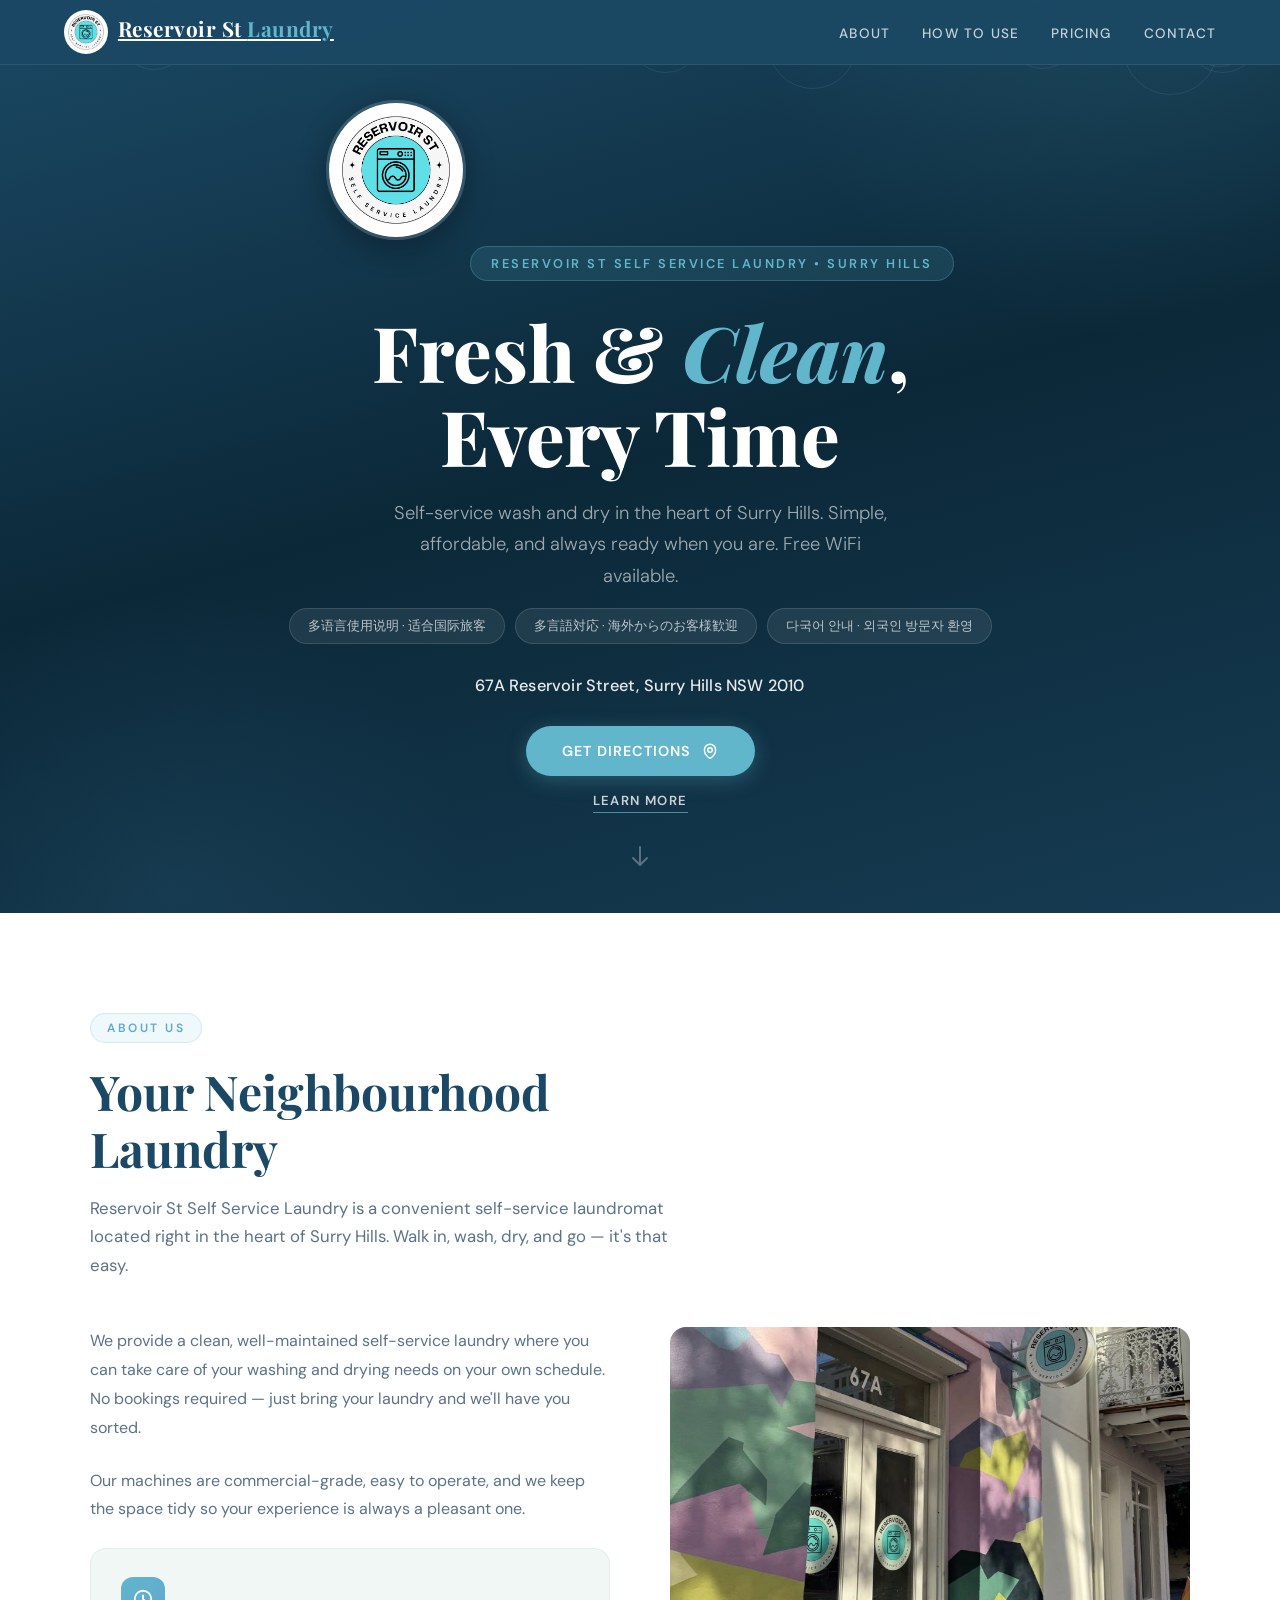
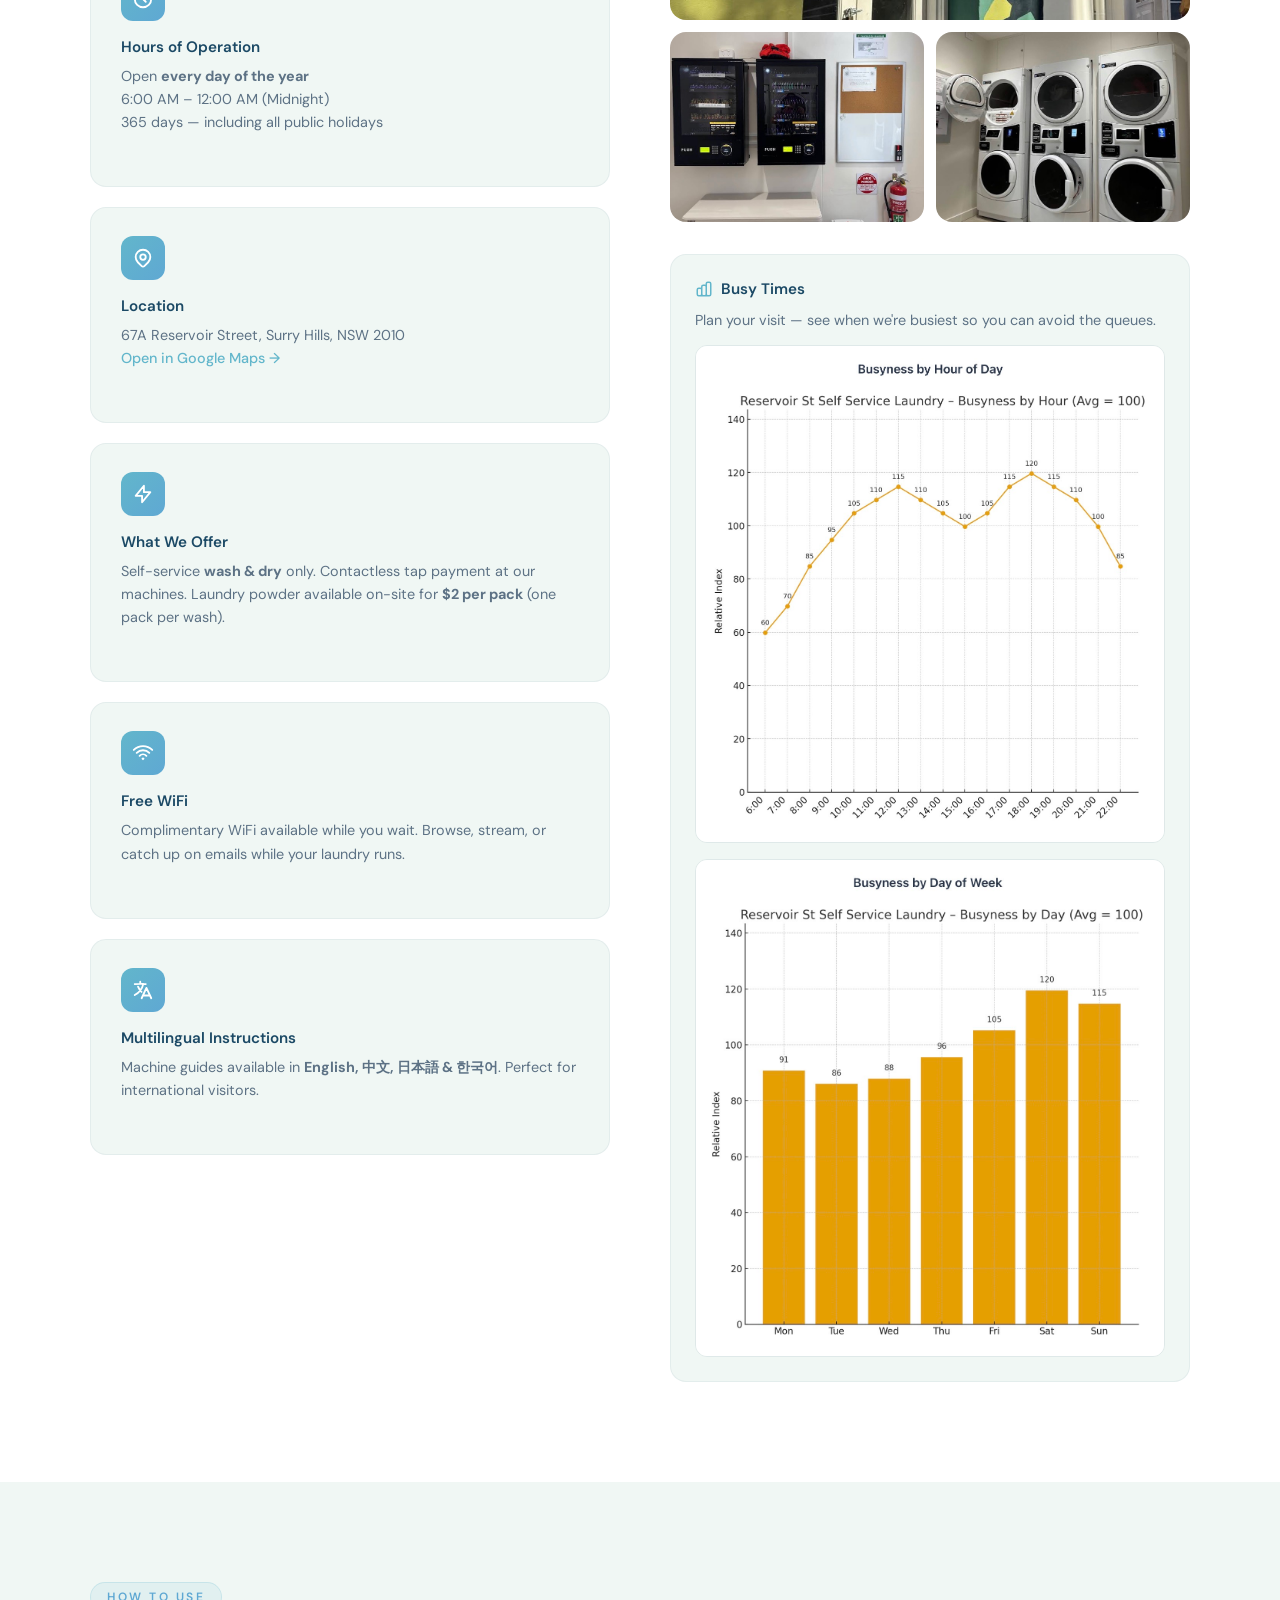
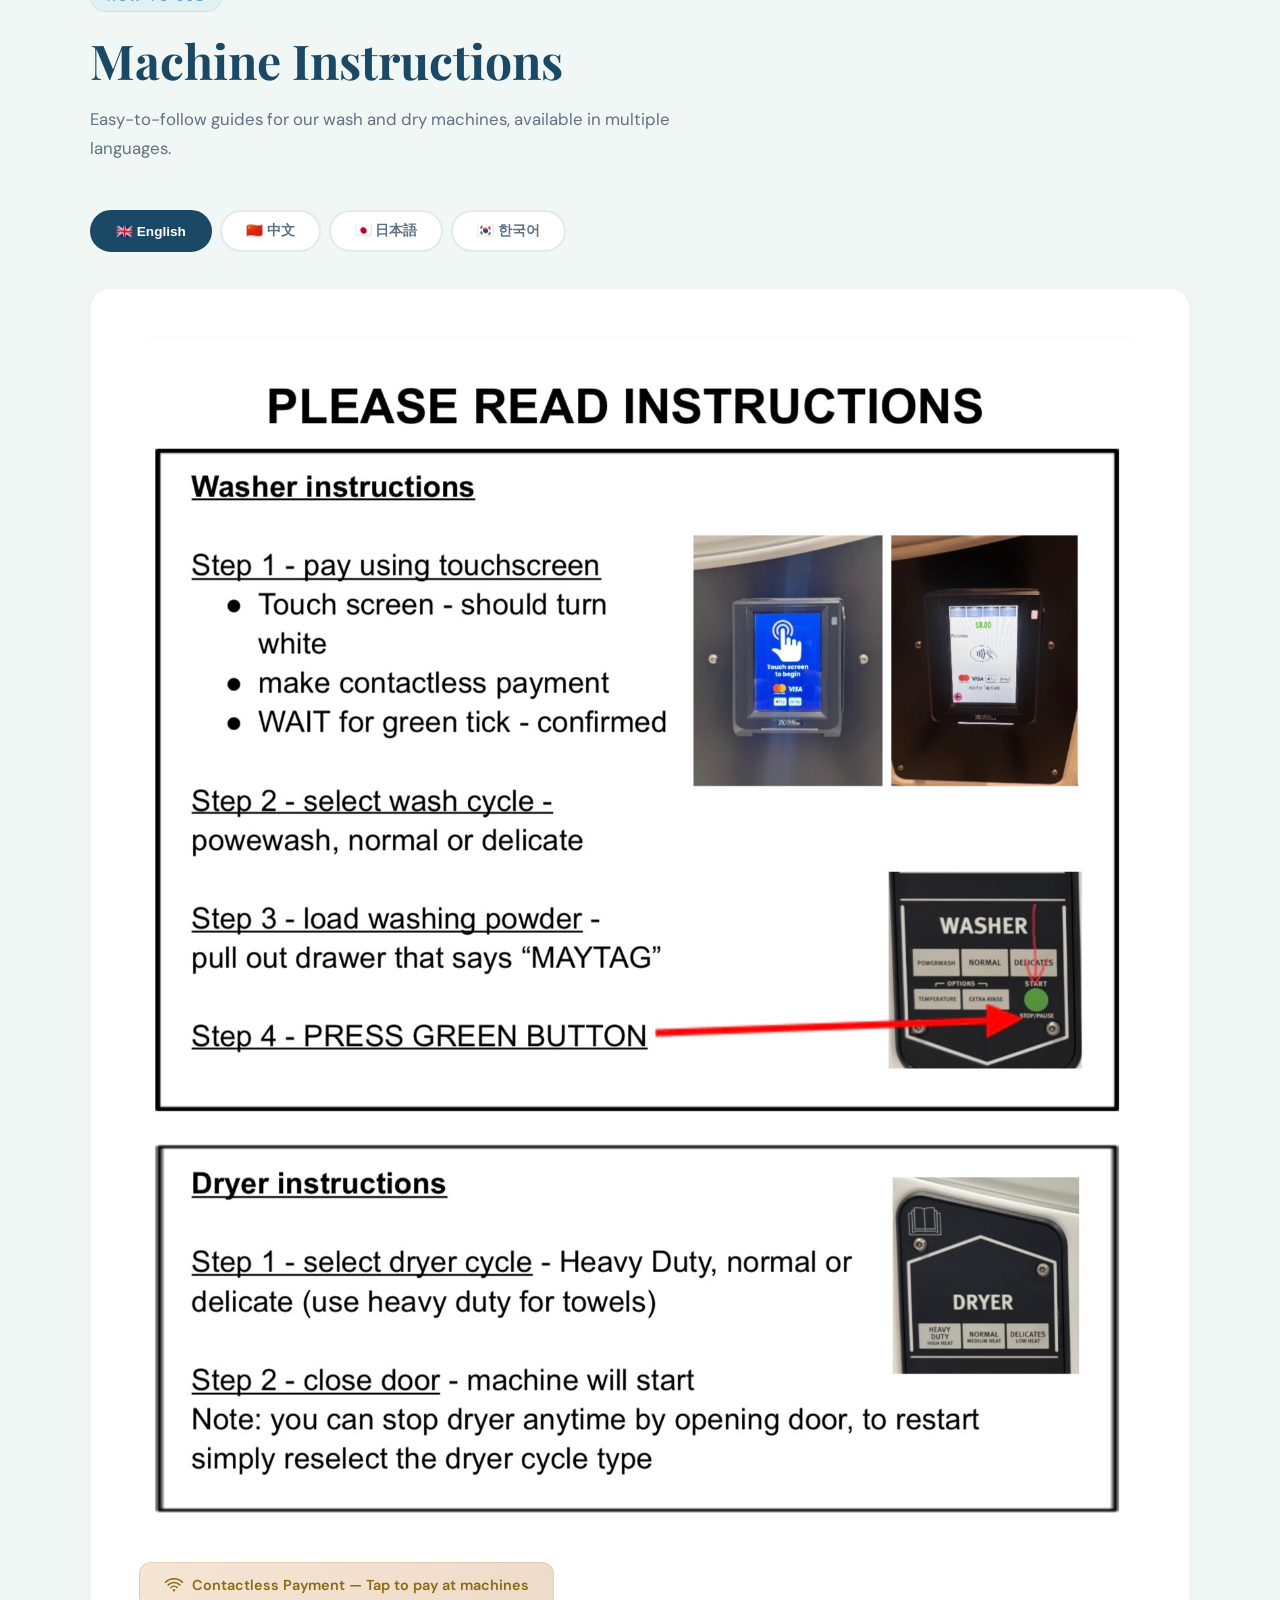
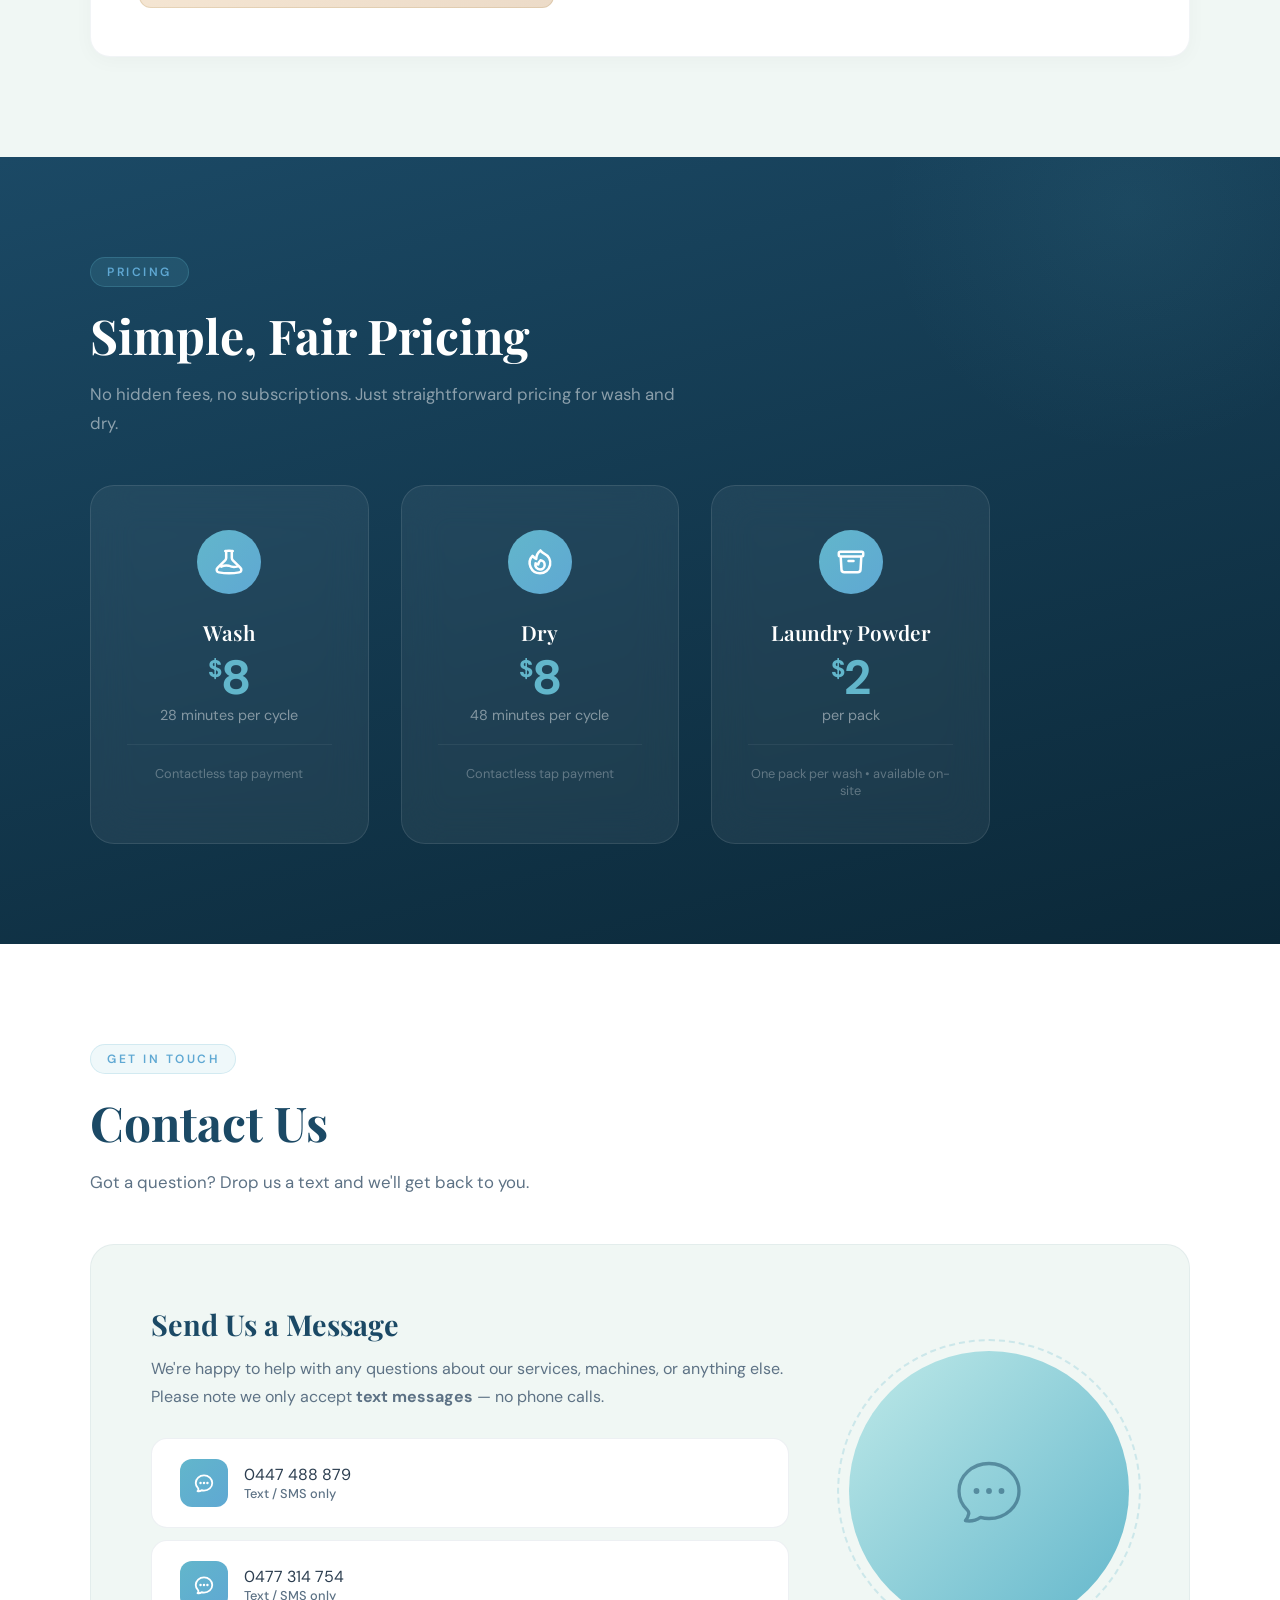
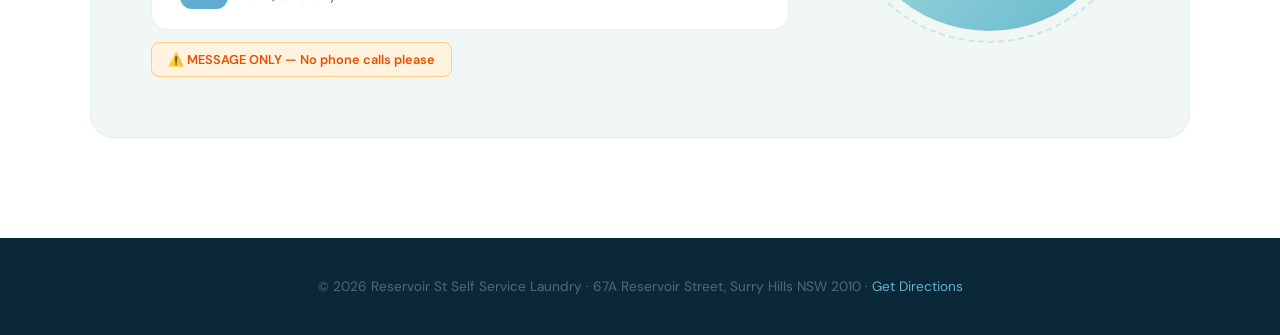
==== commit bae86b55: "Add a Google tag hook and a directions-first mobile homepage Keep Analytics and Ads IDs in one confi" ====
--- a/index.html
+++ b/index.html
@@ -11,12 +11,6 @@
     <meta property="og:description" content="Open daily 6am–midnight. $8 wash, $8 dry, contactless payment. 67A Reservoir Street, Surry Hills NSW.">
     <meta property="og:url" content="https://www.reservoirlaundry.com.au/">
     <meta property="og:image" content="https://www.reservoirlaundry.com.au/IMG_7178.jpeg">
-    <meta property="og:locale" content="en_AU">
-    <meta property="og:site_name" content="Reservoir St Self Service Laundry">
-    <meta name="twitter:card" content="summary_large_image">
-    <meta name="twitter:title" content="Reservoir St Self Service Laundry — Surry Hills">
-    <meta name="twitter:description" content="Open daily 6am–midnight. $8 wash, $8 dry, contactless payment. 67A Reservoir Street, Surry Hills NSW.">
-    <meta name="twitter:image" content="https://www.reservoirlaundry.com.au/IMG_7178.jpeg">
     <link rel="canonical" href="https://www.reservoirlaundry.com.au/">
     <link rel="icon" href="IMG_7178.jpeg">
     <link rel="apple-touch-icon" href="IMG_7178.jpeg">
@@ -293,6 +287,59 @@
         transform: translateX(4px);
     }
 
+    .hero p.hero-lead {
+        margin-bottom: 16px;
+    }
+
+    .hero p.hero-address {
+        margin: 0 auto 26px;
+        max-width: 440px;
+        color: rgba(255,255,255,0.9);
+        font-size: 1.02rem;
+        font-weight: 500;
+        letter-spacing: 0.2px;
+    }
+
+    .hero-actions {
+        display: flex;
+        flex-direction: column;
+        align-items: center;
+        gap: 16px;
+    }
+
+    .hero-secondary {
+        color: rgba(255,255,255,0.78);
+        text-decoration: none;
+        font-size: 0.82rem;
+        font-weight: 600;
+        letter-spacing: 1.4px;
+        text-transform: uppercase;
+        border-bottom: 1px solid rgba(98, 182, 203, 0.7);
+        padding-bottom: 3px;
+        transition: color 0.3s, border-color 0.3s;
+    }
+
+    .hero-secondary:hover,
+    .hero-secondary:focus-visible {
+        color: var(--crisp);
+        border-bottom-color: var(--crisp);
+    }
+
+    .hero-secondary:focus-visible,
+    .mobile-bar a:focus-visible {
+        outline: 2px solid var(--accent);
+        outline-offset: 4px;
+    }
+
+    /* Directions / text bar. Hidden on desktop; fixed to the bottom on phones. */
+    .mobile-bar {
+        display: none;
+    }
+
+    #live-view[hidden] {
+        display: none !important;
+    }
+
     .scroll-indicator {
         position: absolute;
         bottom: 40px;
@@ -460,28 +507,21 @@
         gap: 8px;
     }
 
-    .skip-nav {
-        position: absolute;
-        left: -9999px;
-        top: auto;
-        width: 1px;
-        height: 1px;
-        overflow: hidden;
-    }
-    .skip-nav:focus {
-        position: fixed;
-        top: 0;
-        left: 0;
-        width: auto;
-        height: auto;
-        padding: 12px 20px;
-        background: var(--ocean);
-        color: #fff;
-        font-weight: 600;
-        font-size: 0.9rem;
-        z-index: 9999;
-        border-radius: 0 0 8px 0;
-        overflow: visible;
+    .busy-times-placeholder {
+        width: 100%;
+        min-height: 160px;
+        background: linear-gradient(135deg, var(--foam), #e0eee6);
+        border-radius: 12px;
+        display: flex;
+        flex-direction: column;
+        align-items: center;
+        justify-content: center;
+        gap: 8px;
+        color: var(--ocean);
+        font-size: 0.8rem;
+        font-weight: 500;
+        opacity: 0.7;
+        border: 2px dashed rgba(27,73,101,0.15);
     }
 
     /* ─── INSTRUCTIONS ─── */
@@ -841,6 +881,70 @@
             grid-template-columns: 1fr;
         }
 
+        .mobile-bar {
+            display: flex;
+            position: fixed;
+            left: 0;
+            right: 0;
+            bottom: 0;
+            z-index: 1100;
+            gap: 10px;
+            padding: 10px 14px calc(10px + env(safe-area-inset-bottom));
+            background: rgba(11, 40, 56, 0.98);
+            backdrop-filter: blur(12px);
+            -webkit-backdrop-filter: blur(12px);
+            border-top: 1px solid rgba(255,255,255,0.08);
+            box-shadow: 0 -4px 24px rgba(0,0,0,0.18);
+        }
+
+        .mobile-bar a {
+            flex: 1;
+            display: flex;
+            align-items: center;
+            justify-content: center;
+            min-height: 48px;
+            padding: 12px 8px;
+            border-radius: 100px;
+            text-decoration: none;
+            font-size: 0.8rem;
+            font-weight: 600;
+            letter-spacing: 0.6px;
+            text-transform: uppercase;
+            text-align: center;
+            touch-action: manipulation;
+        }
+
+        .mobile-bar-primary {
+            background: var(--accent);
+            color: var(--crisp);
+            box-shadow: 0 4px 16px rgba(98, 182, 203, 0.28);
+        }
+
+        .mobile-bar-secondary {
+            background: transparent;
+            color: var(--crisp);
+            border: 1px solid rgba(255,255,255,0.28);
+        }
+
+        .hero {
+            padding-top: 84px;
+        }
+
+        .hero-tag {
+            margin-bottom: 18px;
+        }
+
+        body {
+            padding-bottom: calc(69px + env(safe-area-inset-bottom));
+        }
+
+        html {
+            scroll-padding-bottom: calc(80px + env(safe-area-inset-bottom));
+        }
+
+        .scroll-indicator {
+            display: none;
+        }
     }
 
     /* ─── TRANSLATED INSTRUCTIONS ─── */
@@ -965,7 +1069,7 @@
   "@type": "LaundryOrDryCleaning",
   "name": "Reservoir St Self Service Laundry",
   "url": "https://www.reservoirlaundry.com.au/",
-  "telephone": ["+61447488879", "+61477314754"],
+  "telephone": "+61447488879",
   "address": {
     "@type": "PostalAddress",
     "streetAddress": "67A Reservoir Street",
@@ -978,7 +1082,7 @@
     "@type": "OpeningHoursSpecification",
     "dayOfWeek": ["Monday","Tuesday","Wednesday","Thursday","Friday","Saturday","Sunday"],
     "opens": "06:00",
-    "closes": "24:00"
+    "closes": "00:00"
   }],
   "priceRange": "$$",
   "currenciesAccepted": "AUD",
@@ -1005,9 +1109,6 @@
     </div>
 </nav>
 
-<a href="#main-content" class="skip-nav">Skip to main content</a>
-<main id="main-content">
-
 <!-- Hero -->
 <section class="hero">
     <div class="bubbles" id="bubbles"></div>
@@ -1015,16 +1116,20 @@
         <img src="IMG_7178.jpeg" alt="Reservoir St Self Service Laundry" style="width:140px; height:140px; border-radius:50%; margin-bottom:28px; box-shadow: 0 8px 30px rgba(0,0,0,0.3); border: 3px solid rgba(255,255,255,0.15);">
         <div class="hero-tag">Reservoir St Self Service Laundry • Surry Hills</div>
         <h1>Fresh &amp; <em>Clean</em>,<br>Every Time</h1>
-        <p>Self-service wash and dry in the heart of Surry Hills. Simple, affordable, and always ready when you are. Free WiFi available.</p>
-        <div style="display:flex; flex-wrap:wrap; justify-content:center; gap:10px; margin-bottom:36px;">
+        <p class="hero-lead">Self-service wash and dry in the heart of Surry Hills. Simple, affordable, and always ready when you are. Free WiFi available.</p>
+        <div style="display:flex; flex-wrap:wrap; justify-content:center; gap:10px; margin-bottom:28px;">
             <span style="padding:8px 18px; background:rgba(255,255,255,0.08); border:1px solid rgba(255,255,255,0.12); border-radius:100px; font-size:0.8rem; color:rgba(255,255,255,0.7);">多语言使用说明 · 适合国际旅客</span>
             <span style="padding:8px 18px; background:rgba(255,255,255,0.08); border:1px solid rgba(255,255,255,0.12); border-radius:100px; font-size:0.8rem; color:rgba(255,255,255,0.7);">多言語対応 · 海外からのお客様歓迎</span>
             <span style="padding:8px 18px; background:rgba(255,255,255,0.08); border:1px solid rgba(255,255,255,0.12); border-radius:100px; font-size:0.8rem; color:rgba(255,255,255,0.7);">다국어 안내 · 외국인 방문자 환영</span>
         </div>
-        <a href="#about" class="hero-cta">
-            Learn More
-            <svg xmlns="http://www.w3.org/2000/svg" fill="none" viewBox="0 0 24 24" stroke="currentColor" stroke-width="2"><path stroke-linecap="round" stroke-linejoin="round" d="M17 8l4 4m0 0l-4 4m4-4H3"/></svg>
-        </a>
+        <p class="hero-address">67A Reservoir Street, Surry Hills NSW 2010</p>
+        <div class="hero-actions">
+            <a href="https://maps.app.goo.gl/hxygq5tBSLVebkU29?g_st=com.google.maps.preview.copy" class="hero-cta" target="_blank" rel="noopener noreferrer" data-track="get_directions">
+                Get Directions
+                <svg xmlns="http://www.w3.org/2000/svg" fill="none" viewBox="0 0 24 24" stroke="currentColor" stroke-width="2" aria-hidden="true"><path stroke-linecap="round" stroke-linejoin="round" d="M15 10.5a3 3 0 11-6 0 3 3 0 016 0z"/><path stroke-linecap="round" stroke-linejoin="round" d="M19.5 10.5c0 7.142-7.5 11.25-7.5 11.25S4.5 17.642 4.5 10.5a7.5 7.5 0 1115 0z"/></svg>
+            </a>
+            <a href="#about" class="hero-secondary">Learn more</a>
+        </div>
     </div>
     <div class="scroll-indicator" aria-hidden="true">
         <svg xmlns="http://www.w3.org/2000/svg" fill="none" viewBox="0 0 24 24" stroke="currentColor" stroke-width="2"><path stroke-linecap="round" stroke-linejoin="round" d="M19 14l-7 7m0 0l-7-7m7 7V3"/></svg>
@@ -1057,7 +1162,7 @@
                             <svg xmlns="http://www.w3.org/2000/svg" fill="none" viewBox="0 0 24 24" stroke="currentColor" stroke-width="2"><path stroke-linecap="round" stroke-linejoin="round" d="M17.657 16.657L13.414 20.9a1.998 1.998 0 01-2.827 0l-4.244-4.243a8 8 0 1111.314 0z"/><path stroke-linecap="round" stroke-linejoin="round" d="M15 11a3 3 0 11-6 0 3 3 0 016 0z"/></svg>
                         </div>
                         <h3>Location</h3>
-                        <p>67A Reservoir Street, Surry Hills, NSW 2010<br><a href="https://maps.app.goo.gl/hxygq5tBSLVebkU29" target="_blank" rel="noopener noreferrer">Open in Google Maps →</a></p>
+                        <p>67A Reservoir Street, Surry Hills, NSW 2010<br><a href="https://maps.app.goo.gl/hxygq5tBSLVebkU29?g_st=com.google.maps.preview.copy" target="_blank" rel="noopener" data-track="get_directions">Open in Google Maps →</a></p>
                     </div>
 
                     <div class="info-card reveal">
@@ -1094,8 +1199,8 @@
                     <img src="IMG_7186.jpeg" alt="Inside the laundry - machines and facilities" loading="lazy" style="width:100%; border-radius:16px; object-fit:cover; aspect-ratio:4/3;">
                 </div>
 
-                <!-- Live camera feed -->
-                <div class="busy-times-box reveal" style="margin-top:32px">
+                <!-- Live View stays hidden until the camera script confirms the feed is playing. -->
+                <div id="live-view" class="busy-times-box" style="margin-top:32px" hidden>
                     <h4>
                         <svg xmlns="http://www.w3.org/2000/svg" width="18" height="18" fill="none" viewBox="0 0 24 24" stroke="var(--accent)" stroke-width="2"><path stroke-linecap="round" stroke-linejoin="round" d="M15 10l4.553-2.069A1 1 0 0121 8.82v6.36a1 1 0 01-1.447.894L15 14M3 8a2 2 0 012-2h8a2 2 0 012 2v8a2 2 0 01-2 2H5a2 2 0 01-2-2V8z"/></svg>
                         Live View
@@ -1137,17 +1242,17 @@
         <p class="section-subtitle reveal">Easy-to-follow guides for our wash and dry machines, available in multiple languages.</p>
 
         <div class="lang-tabs reveal" role="tablist" aria-label="Language selector">
-            <button class="lang-tab active" id="tab-en" onclick="switchLang(this, 'en')" role="tab" aria-selected="true" aria-controls="lang-en" tabindex="0">🇬🇧 English</button>
-            <button class="lang-tab" id="tab-zh" onclick="switchLang(this, 'zh')" role="tab" aria-selected="false" aria-controls="lang-zh" tabindex="-1">🇨🇳 中文</button>
-            <button class="lang-tab" id="tab-ja" onclick="switchLang(this, 'ja')" role="tab" aria-selected="false" aria-controls="lang-ja" tabindex="-1">🇯🇵 日本語</button>
-            <button class="lang-tab" id="tab-ko" onclick="switchLang(this, 'ko')" role="tab" aria-selected="false" aria-controls="lang-ko" tabindex="-1">🇰🇷 한국어</button>
+            <button class="lang-tab active" onclick="switchLang(this, 'en')" role="tab" aria-selected="true" aria-controls="lang-en">🇬🇧 English</button>
+            <button class="lang-tab" onclick="switchLang(this, 'zh')" role="tab" aria-selected="false" aria-controls="lang-zh">🇨🇳 中文</button>
+            <button class="lang-tab" onclick="switchLang(this, 'ja')" role="tab" aria-selected="false" aria-controls="lang-ja">🇯🇵 日本語</button>
+            <button class="lang-tab" onclick="switchLang(this, 'ko')" role="tab" aria-selected="false" aria-controls="lang-ko">🇰🇷 한국어</button>
         </div>
 
         <div class="instruction-content reveal">
-            <div id="lang-en" class="lang-content" role="tabpanel" aria-labelledby="tab-en" style="display: block;">
-                <img src="IMG_7177.jpeg" alt="Washer and Dryer Instructions in English" loading="lazy" style="width:100%; border-radius:12px;">
+            <div id="lang-en" class="lang-content" style="display: block;">
+                <img src="IMG_7177.jpeg" alt="Washer and Dryer Instructions in English" style="width:100%; border-radius:12px;">
             </div>
-            <div id="lang-zh" class="lang-content" role="tabpanel" aria-labelledby="tab-zh" lang="zh" style="display: none;">
+            <div id="lang-zh" class="lang-content" lang="zh" style="display: none;">
                 <div class="translated-instructions">
                     <h3>请阅读使用说明</h3>
 
@@ -1191,7 +1296,7 @@
                     </div>
                 </div>
             </div>
-            <div id="lang-ja" class="lang-content" role="tabpanel" aria-labelledby="tab-ja" lang="ja" style="display: none;">
+            <div id="lang-ja" class="lang-content" lang="ja" style="display: none;">
                 <div class="translated-instructions">
                     <h3>ご利用案内をお読みください</h3>
 
@@ -1235,7 +1340,7 @@
                     </div>
                 </div>
             </div>
-            <div id="lang-ko" class="lang-content" role="tabpanel" aria-labelledby="tab-ko" lang="ko" style="display: none;">
+            <div id="lang-ko" class="lang-content" lang="ko" style="display: none;">
                 <div class="translated-instructions">
                     <h3>사용 설명서를 반드시 읽어주세요</h3>
 
@@ -1347,7 +1452,7 @@
                         <svg xmlns="http://www.w3.org/2000/svg" fill="none" viewBox="0 0 24 24" stroke="currentColor" stroke-width="2"><path stroke-linecap="round" stroke-linejoin="round" d="M8.625 12a.375.375 0 11-.75 0 .375.375 0 01.75 0zm0 0H8.25m4.125 0a.375.375 0 11-.75 0 .375.375 0 01.75 0zm0 0H12m4.125 0a.375.375 0 11-.75 0 .375.375 0 01.75 0zm0 0h-.375M21 12c0 4.556-4.03 8.25-9 8.25a9.764 9.764 0 01-2.555-.337A5.972 5.972 0 015.41 20.97a5.969 5.969 0 01-.474-.065 4.48 4.48 0 00.978-2.025c.09-.457-.133-.901-.467-1.226C3.93 16.178 3 14.189 3 12c0-4.556 4.03-8.25 9-8.25s9 3.694 9 8.25z"/></svg>
                     </div>
                     <div class="contact-phone-text">
-                        <a href="sms:+61447488879" style="color:inherit;text-decoration:none">0447 488 879</a>
+                        <a href="sms:+61447488879" style="color:inherit;text-decoration:none" data-track="text_us">0447 488 879</a>
                         <small>Text / SMS only</small>
                     </div>
                 </div>
@@ -1357,7 +1462,7 @@
                         <svg xmlns="http://www.w3.org/2000/svg" fill="none" viewBox="0 0 24 24" stroke="currentColor" stroke-width="2"><path stroke-linecap="round" stroke-linejoin="round" d="M8.625 12a.375.375 0 11-.75 0 .375.375 0 01.75 0zm0 0H8.25m4.125 0a.375.375 0 11-.75 0 .375.375 0 01.75 0zm0 0H12m4.125 0a.375.375 0 11-.75 0 .375.375 0 01.75 0zm0 0h-.375M21 12c0 4.556-4.03 8.25-9 8.25a9.764 9.764 0 01-2.555-.337A5.972 5.972 0 015.41 20.97a5.969 5.969 0 01-.474-.065 4.48 4.48 0 00.978-2.025c.09-.457-.133-.901-.467-1.226C3.93 16.178 3 14.189 3 12c0-4.556 4.03-8.25 9-8.25s9 3.694 9 8.25z"/></svg>
                     </div>
                     <div class="contact-phone-text">
-                        <a href="sms:+61477314754" style="color:inherit;text-decoration:none">0477 314 754</a>
+                        <a href="sms:+61477314754" style="color:inherit;text-decoration:none" data-track="text_us">0477 314 754</a>
                         <small>Text / SMS only</small>
                     </div>
                 </div>
@@ -1374,12 +1479,15 @@
     </div>
 </section>
 
-</main>
-
 <!-- Footer -->
 <footer>
-    <p>&copy; 2026 Reservoir St Self Service Laundry · 67A Reservoir Street, Surry Hills NSW 2010 · <a href="https://maps.app.goo.gl/hxygq5tBSLVebkU29" target="_blank" rel="noopener noreferrer">Get Directions</a></p>
+    <p>&copy; 2026 Reservoir St Self Service Laundry · 67A Reservoir Street, Surry Hills NSW 2010 · <a href="https://maps.app.goo.gl/hxygq5tBSLVebkU29?g_st=com.google.maps.preview.copy" target="_blank" rel="noopener noreferrer" data-track="get_directions">Get Directions</a></p>
 </footer>
+
+<div class="mobile-bar" role="navigation" aria-label="Directions and text message">
+    <a class="mobile-bar-primary" href="https://maps.app.goo.gl/hxygq5tBSLVebkU29?g_st=com.google.maps.preview.copy" target="_blank" rel="noopener noreferrer" data-track="get_directions">Get Directions</a>
+    <a class="mobile-bar-secondary" href="sms:+61447488879" data-track="text_us">Text us</a>
+</div>
 
 <script>
     // Mobile nav toggle
@@ -1394,39 +1502,22 @@
     document.querySelectorAll('.nav-links a').forEach(link => {
         link.addEventListener('click', () => {
             document.getElementById('navLinks').classList.remove('open');
-            const btn = document.getElementById('hamburger');
-            btn.setAttribute('aria-expanded', 'false');
-            btn.setAttribute('aria-label', 'Open navigation menu');
         });
     });
 
     // Navbar scroll effect
     window.addEventListener('scroll', () => {
         document.getElementById('navbar').classList.toggle('scrolled', window.scrollY > 50);
-    }, { passive: true });
+    });
 
     // Language tab switching
     function switchLang(btn, lang) {
-        document.querySelectorAll('.lang-tab').forEach(t => { t.classList.remove('active'); t.setAttribute('aria-selected', 'false'); t.setAttribute('tabindex', '-1'); });
+        document.querySelectorAll('.lang-tab').forEach(t => { t.classList.remove('active'); t.setAttribute('aria-selected', 'false'); });
         btn.classList.add('active');
         btn.setAttribute('aria-selected', 'true');
-        btn.setAttribute('tabindex', '0');
         document.querySelectorAll('.lang-content').forEach(c => c.style.display = 'none');
         document.getElementById('lang-' + lang).style.display = 'block';
     }
-
-    // Language tab keyboard navigation (arrow keys)
-    document.querySelector('[role="tablist"]').addEventListener('keydown', e => {
-        const tabs = [...document.querySelectorAll('[role="tab"]')];
-        const idx  = tabs.indexOf(document.activeElement);
-        if (idx === -1) return;
-        let next = -1;
-        if (e.key === 'ArrowRight') next = (idx + 1) % tabs.length;
-        if (e.key === 'ArrowLeft')  next = (idx - 1 + tabs.length) % tabs.length;
-        if (e.key === 'Home')       next = 0;
-        if (e.key === 'End')        next = tabs.length - 1;
-        if (next !== -1) { e.preventDefault(); tabs[next].focus(); tabs[next].click(); }
-    });
 
     // Scroll reveal
     const observer = new IntersectionObserver((entries) => {
@@ -1456,16 +1547,29 @@
     }
 </script>
 
-<!-- Live camera — replace STREAM_URL once VPS is set up -->
+<!-- Live camera. The section stays hidden until a stream is actually playing. -->
 <script>
     (function () {
-        // ▼ Replace with your actual HLS stream URL once the VPS is running
+        // Paste an HLS .m3u8 URL to enable Live View. Leave this empty to keep it hidden.
         const STREAM_URL = '';
 
+        const section = document.getElementById('live-view');
         const video   = document.getElementById('laundry-cam');
         const offline = document.getElementById('cam-offline');
         const badge   = document.getElementById('live-badge');
-        if (!STREAM_URL) return; // no URL yet — show offline state
+        if (section) section.hidden = true;
+        if (!STREAM_URL || !video) return;
+
+        function showLive() {
+            if (section) section.hidden = false;
+            if (offline) offline.style.display = 'none';
+            if (badge) badge.style.display = 'inline';
+        }
+        function hideLive() {
+            if (section) section.hidden = true;
+            if (offline) offline.style.display = 'flex';
+            if (badge) badge.style.display = 'none';
+        }
 
         let hls;
         function startStream() {
@@ -1476,24 +1580,28 @@
                 hls.attachMedia(video);
                 hls.on(Hls.Events.MANIFEST_PARSED, () => { video.play().catch(() => {}); });
                 hls.on(Hls.Events.ERROR, (_, data) => {
-                    if (data.fatal) { offline.style.display = 'flex'; badge.style.display = 'none'; setTimeout(startStream, 10000); }
+                    if (data.fatal) { hideLive(); setTimeout(startStream, 10000); }
                 });
-                video.addEventListener('playing', () => { offline.style.display = 'none'; badge.style.display = 'inline'; }, { once: true });
+                video.addEventListener('playing', showLive);
+                video.addEventListener('error', hideLive);
             } else if (video.canPlayType('application/vnd.apple.mpegurl')) {
-                // Safari native HLS
                 video.src = STREAM_URL;
-                video.addEventListener('playing', () => { offline.style.display = 'none'; badge.style.display = 'inline'; }, { once: true });
-                video.play().catch(() => {});
+                video.addEventListener('playing', showLive);
+                video.addEventListener('error', hideLive);
+                video.play().catch(hideLive);
+            } else {
+                hideLive();
             }
         }
 
-        // Load hls.js only when a stream URL is configured
         const s = document.createElement('script');
         s.src = 'https://cdn.jsdelivr.net/npm/hls.js@1.5.15/dist/hls.min.js';
+        s.onerror = hideLive;
         s.onload = startStream;
         document.head.appendChild(s);
     })();
 </script>
+<script src="/google-tag-config.js"></script>
 
 </body>
 </html>
